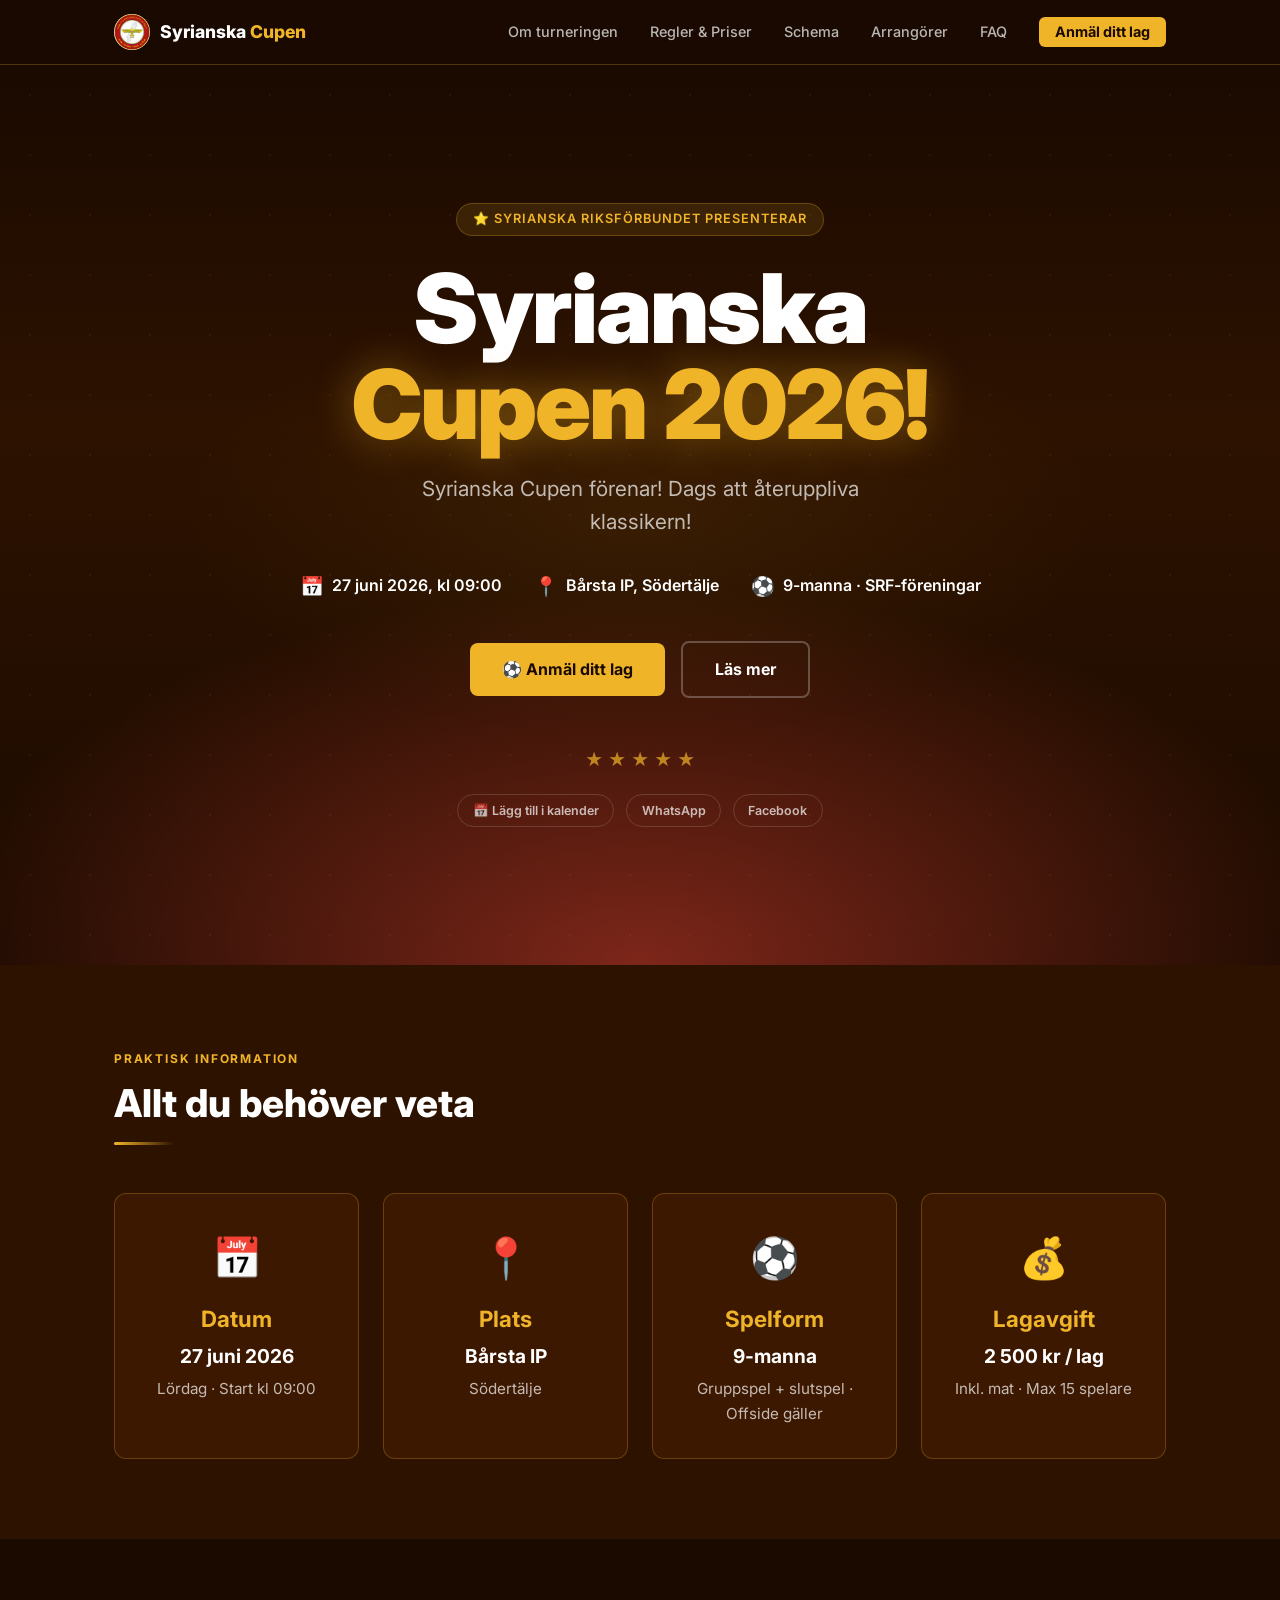
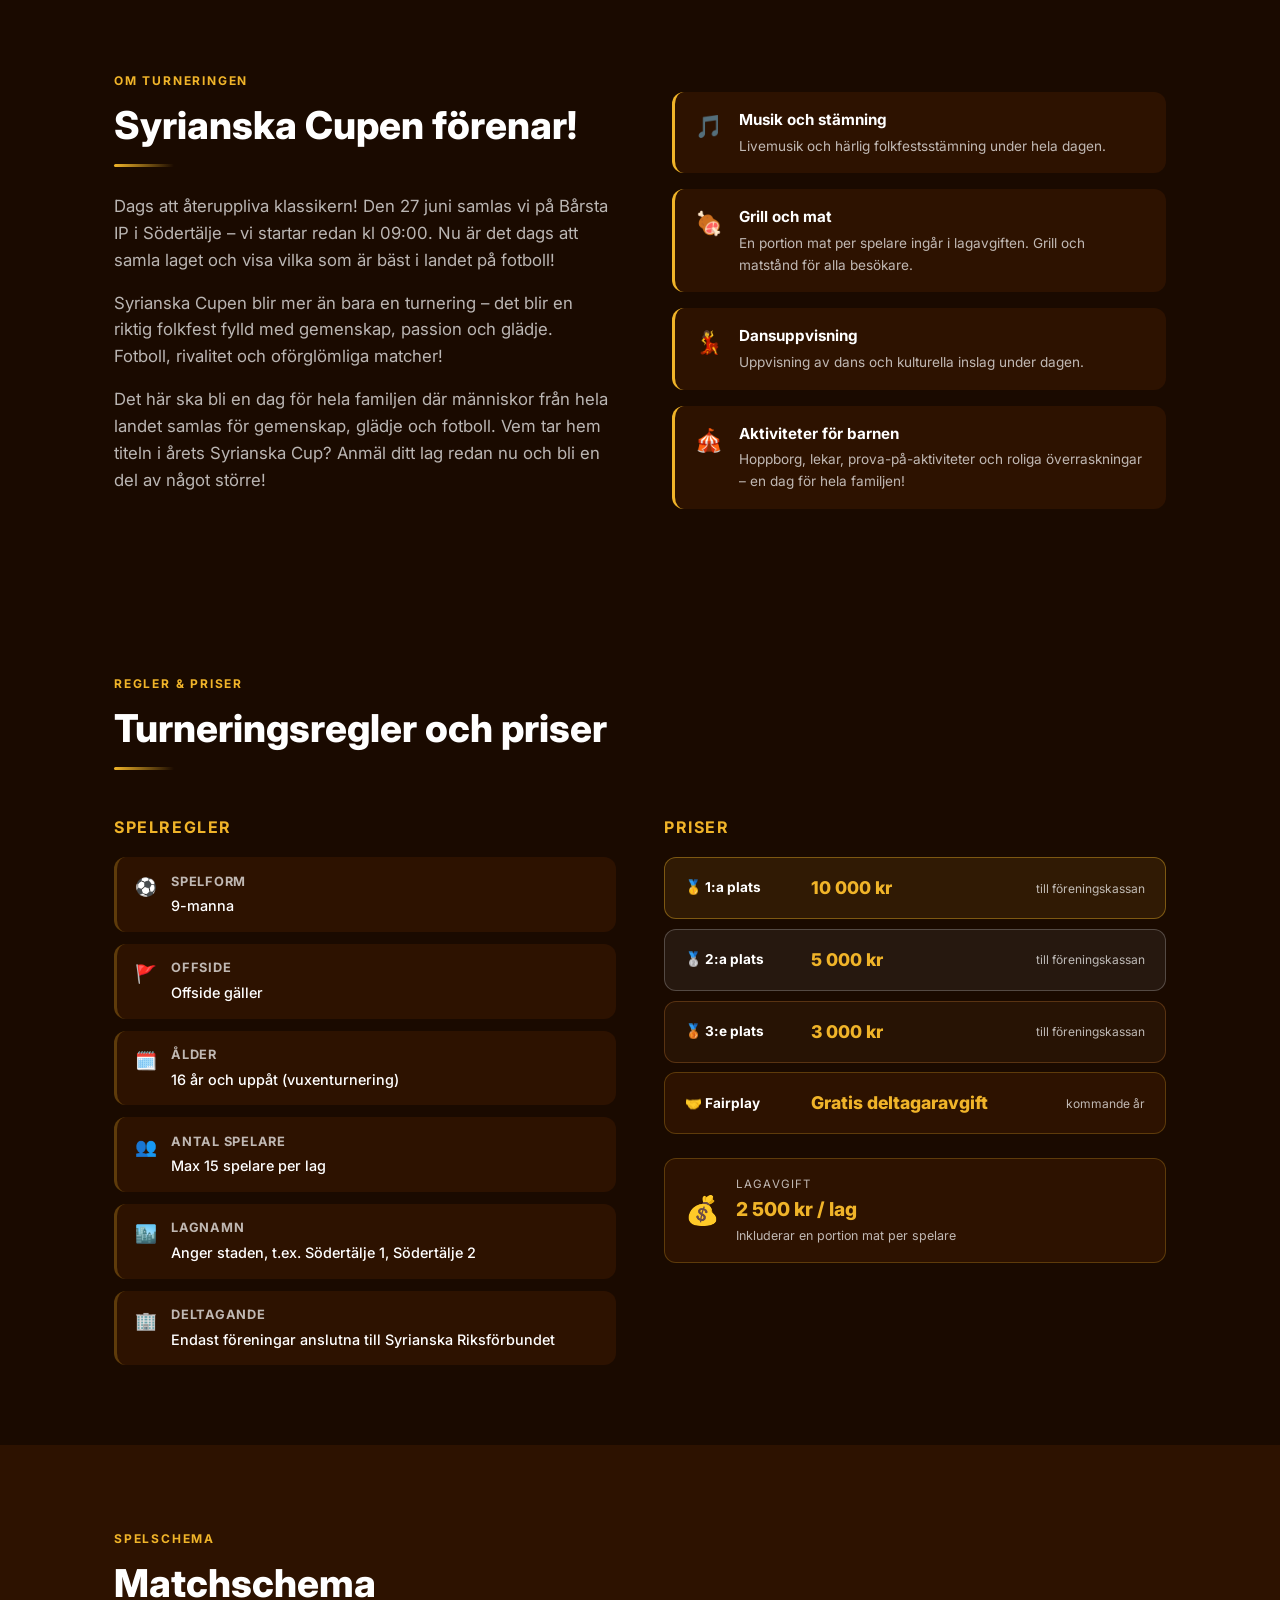
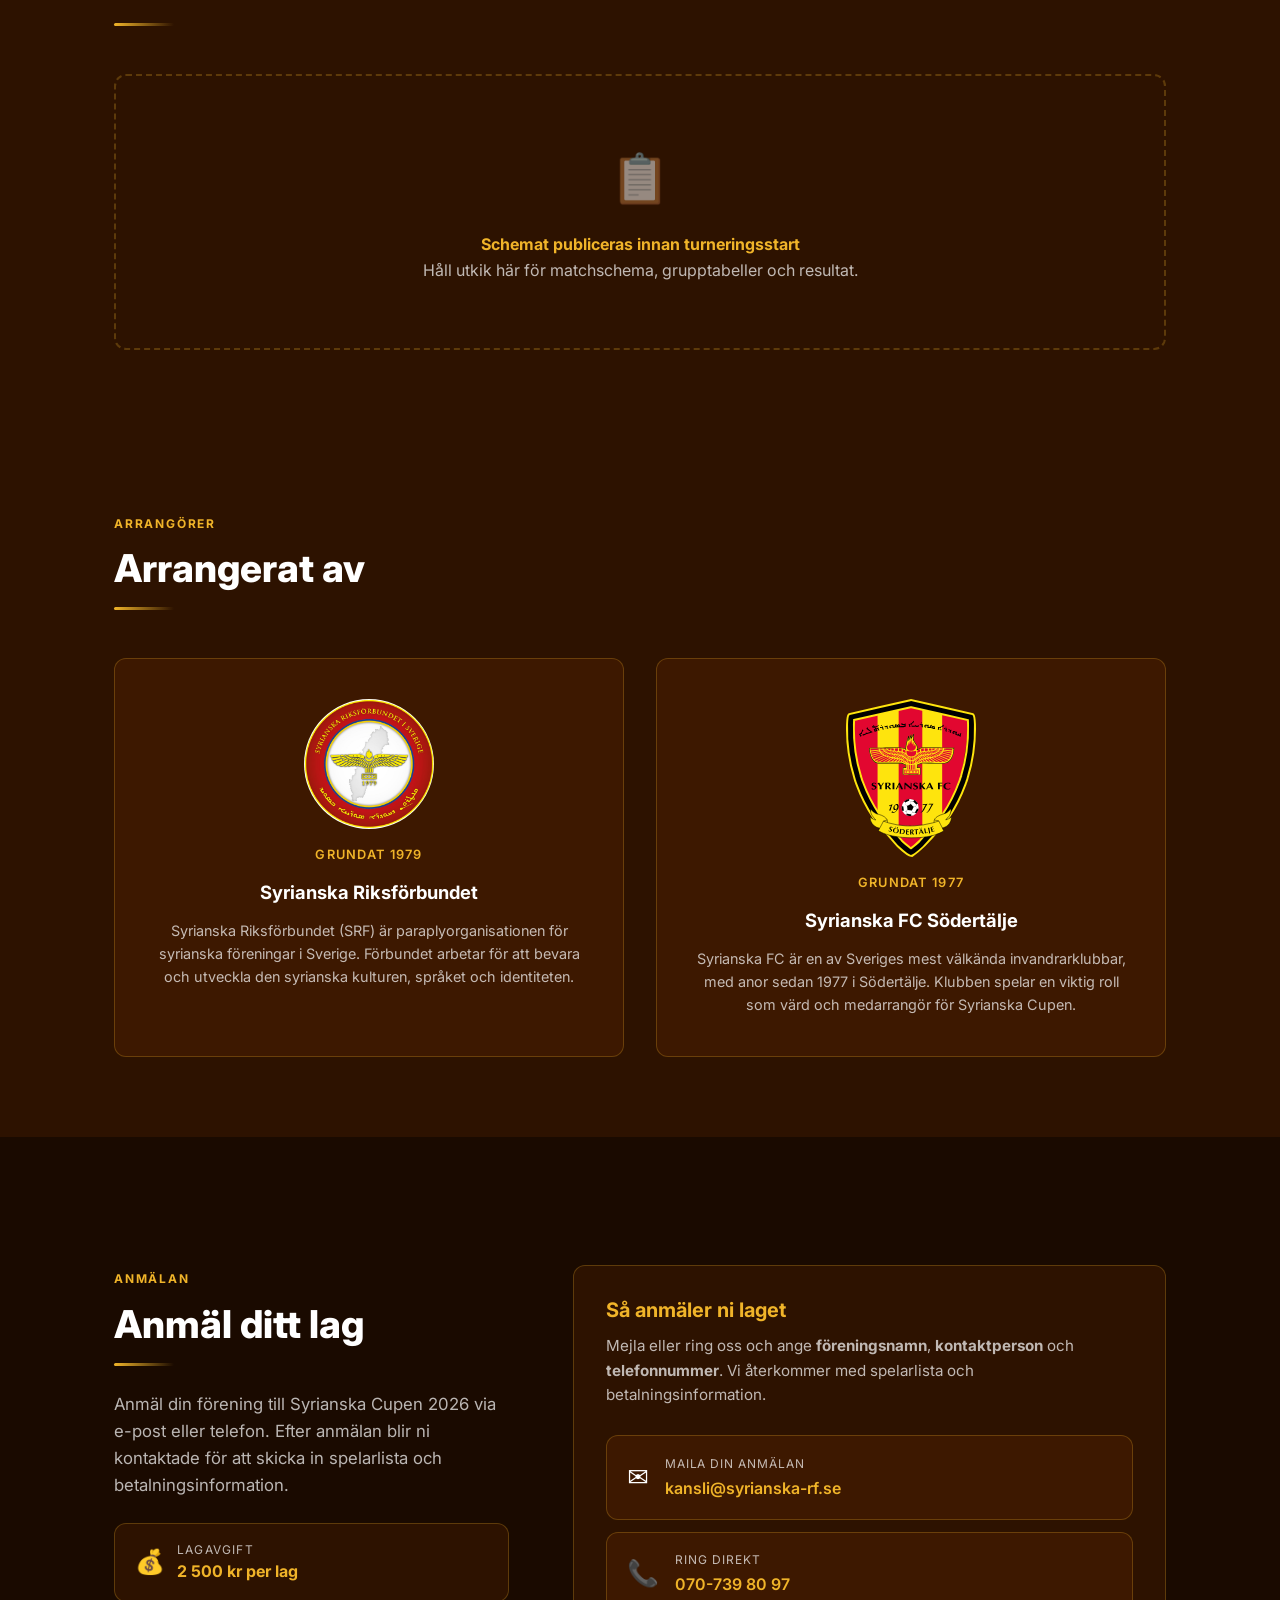
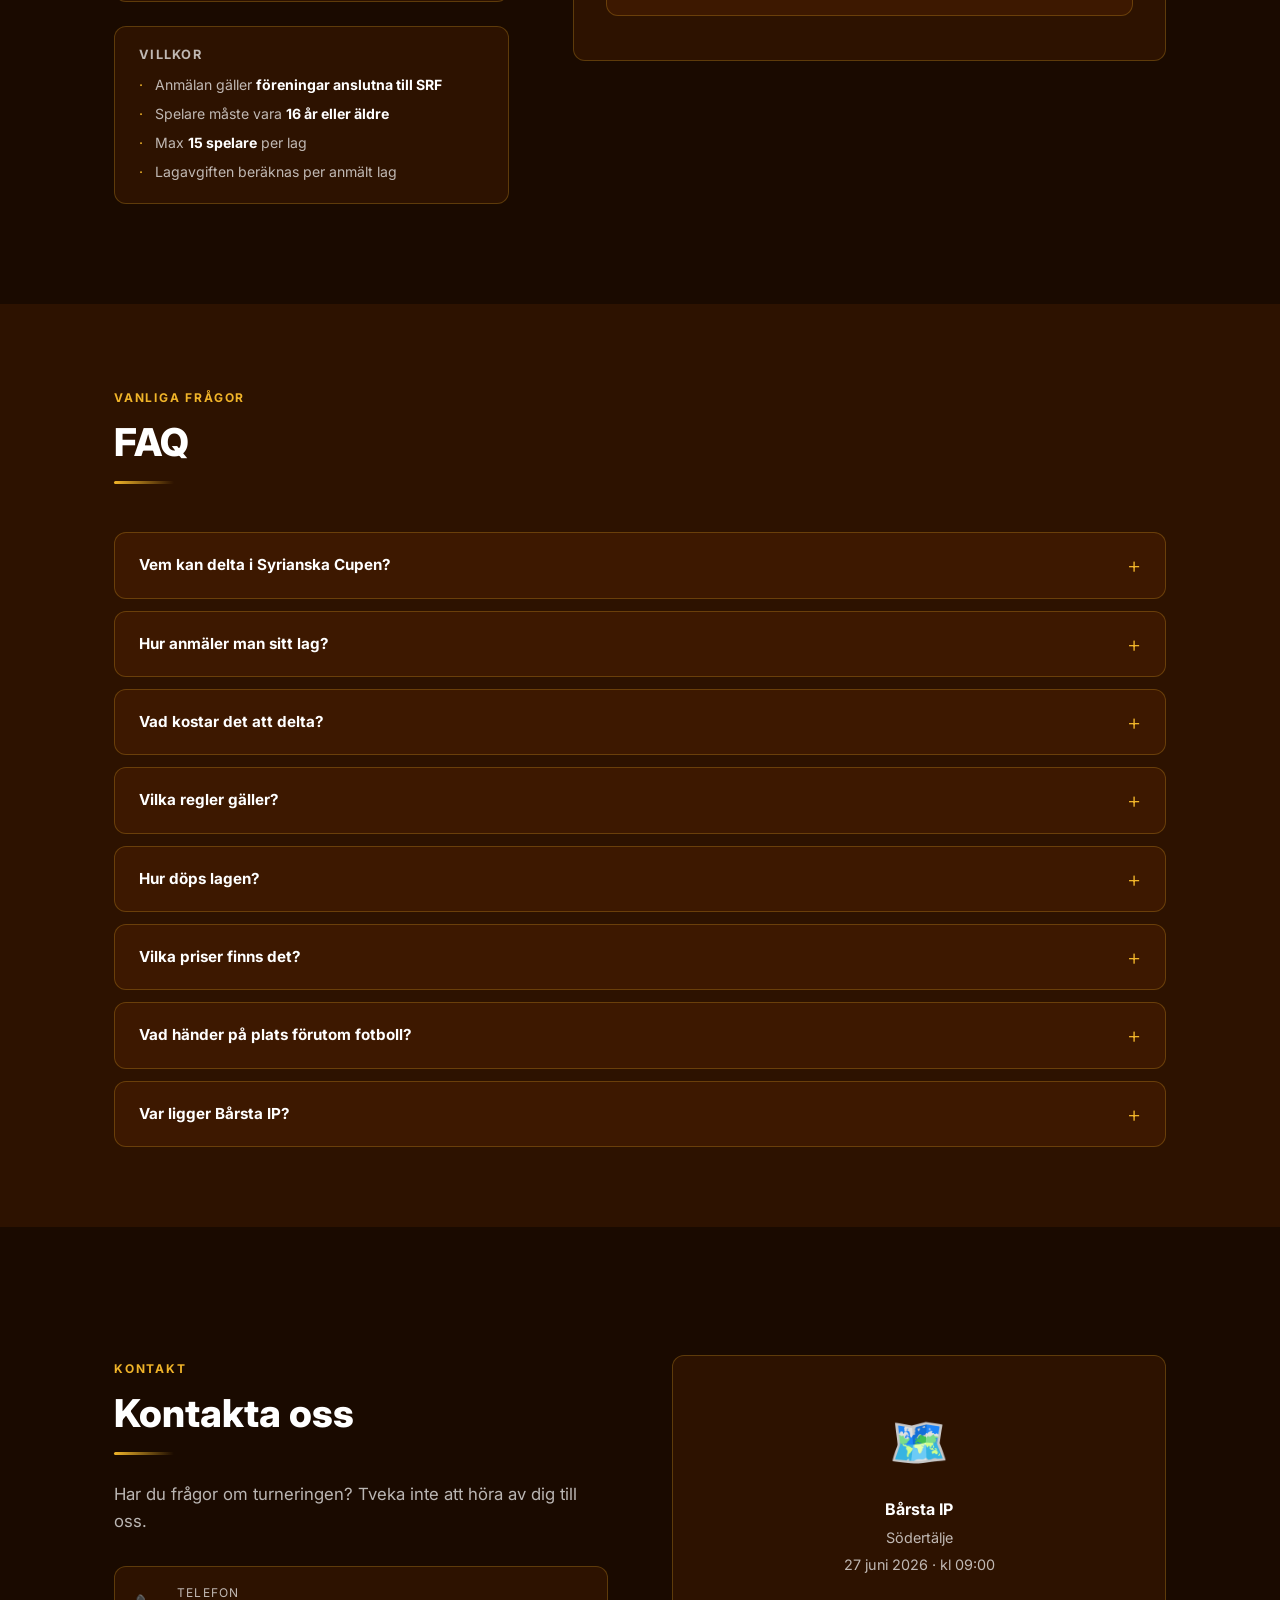
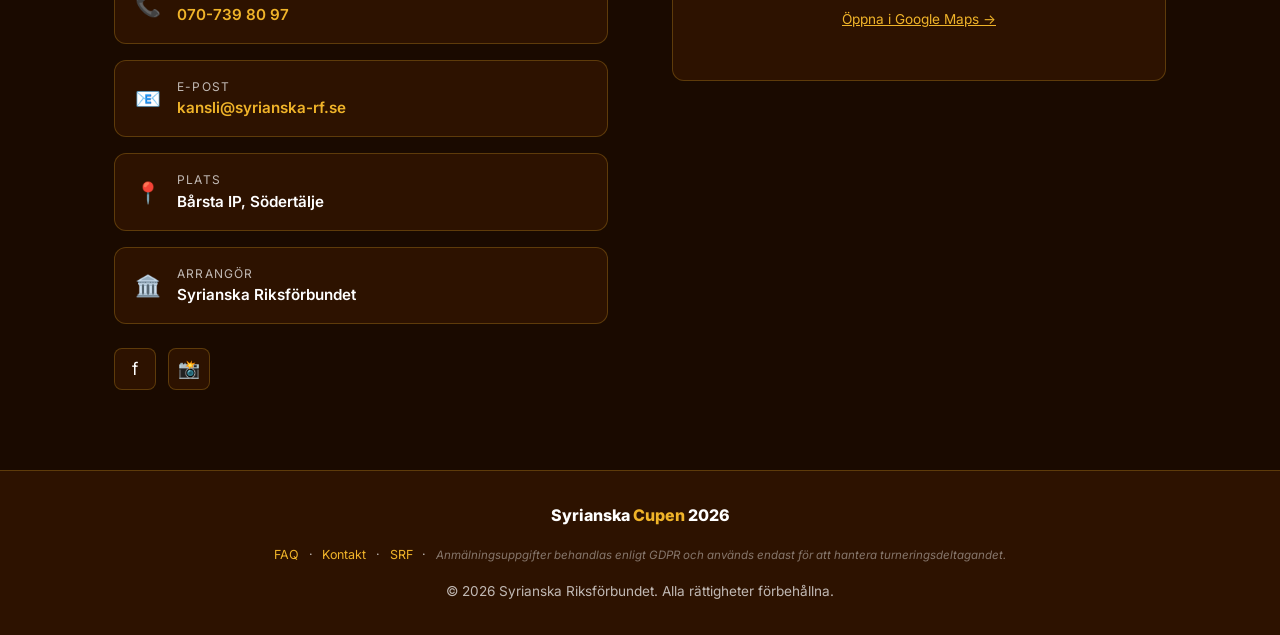
==== index.html @ c0334fc3 "Replace registration form with direct email/phone contact Drop the form, serverless function and Res" ====
<!DOCTYPE html>
<html lang="sv">
<head>
  <meta charset="UTF-8" />
  <meta name="viewport" content="width=device-width, initial-scale=1.0" />
  <title>Syrianska Cupen 2026 – 27 juni, Bårsta IP, Södertälje</title>
  <meta name="description" content="Syrianska Cupen 2026 – 9-manna fotbollsturnering för SRF-föreningar. 27 juni kl 09:00, Bårsta IP Södertälje. Lagavgift 2 500 kr. Folkfest med musik, mat, dans och barnaktiviteter!" />

  <!-- Canonical & hreflang -->
  <link rel="canonical" href="https://cupen.vercel.app/" />
  <link rel="alternate" hreflang="sv" href="https://cupen.vercel.app/" />
  <link rel="alternate" hreflang="x-default" href="https://cupen.vercel.app/" />

  <!-- Open Graph -->
  <meta property="og:title" content="Syrianska Cupen 2026 – 27 juni, Bårsta IP Södertälje" />
  <meta property="og:description" content="9-manna fotbollsturnering för SRF-föreningar. Folkfest med musik, mat, dans och barnaktiviteter. Lagavgift 2 500 kr. Anmäl ditt lag nu!" />
  <meta property="og:image" content="https://cupen.vercel.app/srf-logo.jpeg" />
  <meta property="og:url" content="https://cupen.vercel.app/" />
  <meta property="og:type" content="website" />
  <meta property="og:locale" content="sv_SE" />
  <meta property="og:site_name" content="Syrianska Cupen" />

  <!-- Twitter Card -->
  <meta name="twitter:card" content="summary_large_image" />
  <meta name="twitter:title" content="Syrianska Cupen 2026 – 27 juni Södertälje" />
  <meta name="twitter:description" content="9-manna fotbollsturnering för SRF-föreningar. Folkfest med musik, mat och glädje! Lagavgift 2 500 kr." />
  <meta name="twitter:image" content="https://cupen.vercel.app/srf-logo.jpeg" />

  <!-- Favicon & theme -->
  <link rel="icon" type="image/svg+xml" href="sfc-logo.svg" />
  <link rel="icon" type="image/jpeg" href="srf-logo.jpeg" />
  <meta name="theme-color" content="#f0b429" />

  <!-- JSON-LD Event Schema -->
  <script type="application/ld+json">
  {
    "@context": "https://schema.org",
    "@type": "SportsEvent",
    "name": "Syrianska Cupen 2026",
    "description": "9-manna fotbollsturnering arrangerad av Syrianska Riksförbundet för föreningar knutna till SRF. Folkfest med musik, mat, dans och barnaktiviteter.",
    "startDate": "2026-06-27T09:00:00+02:00",
    "endDate": "2026-06-27T20:00:00+02:00",
    "eventStatus": "https://schema.org/EventScheduled",
    "eventAttendanceMode": "https://schema.org/OfflineEventAttendanceMode",
    "location": {
      "@type": "Place",
      "name": "Bårsta IP",
      "address": {
        "@type": "PostalAddress",
        "addressLocality": "Södertälje",
        "addressCountry": "SE"
      }
    },
    "organizer": {
      "@type": "Organization",
      "name": "Syrianska Riksförbundet",
      "url": "https://www.facebook.com/SyrianskaRiks",
      "email": "kansli@syrianska-rf.se",
      "telephone": "+46707398097"
    },
    "offers": {
      "@type": "Offer",
      "price": "2500",
      "priceCurrency": "SEK",
      "availability": "https://schema.org/InStock"
    },
    "image": "https://cupen.vercel.app/srf-logo.jpeg",
    "url": "https://cupen.vercel.app/"
  }
  </script>

  <!-- Preload hero image (LCP) -->
  <link rel="preload" as="image" href="srf-logo.jpeg" />

  <!-- FAQPage structured data -->
  <script type="application/ld+json">
  {
    "@context": "https://schema.org",
    "@type": "FAQPage",
    "mainEntity": [
      { "@type": "Question", "name": "Vem kan delta i Syrianska Cupen?",
        "acceptedAnswer": { "@type": "Answer", "text": "Cupen är öppen för föreningar anslutna till Syrianska Riksförbundet (SRF). Spelare måste vara 16 år eller äldre." } },
      { "@type": "Question", "name": "Hur anmäler man sitt lag?",
        "acceptedAnswer": { "@type": "Answer", "text": "Skicka ett mejl till kansli@syrianska-rf.se eller ring 070-739 80 97. Ange föreningsnamn, kontaktperson och telefonnummer så återkommer vi med spelarlista och betalningsinformation." } },
      { "@type": "Question", "name": "Vad kostar det att delta?",
        "acceptedAnswer": { "@type": "Answer", "text": "Lagavgiften är 2 500 kr per lag. I avgiften ingår en portion mat per spelare. Max 15 spelare per lag." } },
      { "@type": "Question", "name": "Vilka priser finns det?",
        "acceptedAnswer": { "@type": "Answer", "text": "1:a plats: 10 000 kr till föreningskassan. 2:a plats: 5 000 kr. 3:e plats: 3 000 kr. Fairplay-priset: Gratis deltagaravgift kommande år." } },
      { "@type": "Question", "name": "Vad är spelformen?",
        "acceptedAnswer": { "@type": "Answer", "text": "Turneringen spelas som 9-manna med offside. Det är en vuxenturnering för spelare 16 år och uppåt." } },
      { "@type": "Question", "name": "Hur döps lagen?",
        "acceptedAnswer": { "@type": "Answer", "text": "Lagnamnet anger staden. Exempelvis: om två lag anmäls från Södertälje heter de Södertälje 1 och Södertälje 2." } }
    ]
  }
  </script>

  <!-- Fonts -->
  <link rel="dns-prefetch" href="https://fonts.googleapis.com" />
  <link rel="dns-prefetch" href="https://fonts.gstatic.com" />
  <link rel="preconnect" href="https://fonts.googleapis.com" />
  <link rel="preconnect" href="https://fonts.gstatic.com" crossorigin />
  <link href="https://fonts.googleapis.com/css2?family=Inter:wght@400;500;600;700;800;900&display=swap" rel="stylesheet" />

  <link rel="stylesheet" href="styles.css" />
</head>
<body>
  <a href="#main-content" class="skip-to-content">Hoppa till huvudinnehåll</a>

  <!-- ===== HEADER ===== -->
  <header class="site-header" role="banner">
    <div class="container header-inner">
      <a href="./" class="site-logo" aria-label="Syrianska Cupen – startsida">
        <img src="srf-logo.jpeg" alt="Syrianska Riksförbundet logotyp" class="logo-img" />
        <div class="logo-text">Syrianska <span>Cupen</span></div>
      </a>

      <nav role="navigation" aria-label="Huvudnavigation">
        <ul class="nav-links" id="navLinks">
          <li><a href="#om">Om turneringen</a></li>
          <li><a href="#regler">Regler &amp; Priser</a></li>
          <li><a href="#schema">Schema</a></li>
          <li><a href="#arrangorer">Arrangörer</a></li>
          <li><a href="#faq">FAQ</a></li>
          <li><a href="#anmalan" class="nav-cta">Anmäl ditt lag</a></li>
        </ul>
      </nav>

      <button type="button" class="mobile-menu-btn" id="mobileMenuBtn" aria-label="Öppna meny" aria-expanded="false" aria-controls="navLinks">
        <span></span>
        <span></span>
        <span></span>
      </button>
    </div>
  </header>

  <main id="main-content">

  <!-- ===== HERO ===== -->
  <section class="hero" id="top">
    <div class="hero-bg" aria-hidden="true"></div>
    <div class="hero-content">
      <div class="hero-badge">
        ⭐ Syrianska Riksförbundet presenterar
      </div>

      <h1 class="hero-title">
        Syrianska
        <span class="year">Cupen 2026!</span>
      </h1>

      <p class="hero-subtitle">
        Syrianska Cupen förenar! Dags att återuppliva klassikern!
      </p>

      <div class="hero-meta">
        <div class="hero-meta-item">
          <span class="icon" aria-hidden="true">📅</span>
          <span>27 juni 2026, kl 09:00</span>
        </div>
        <div class="hero-meta-item">
          <span class="icon" aria-hidden="true">📍</span>
          <span>Bårsta IP, Södertälje</span>
        </div>
        <div class="hero-meta-item">
          <span class="icon" aria-hidden="true">⚽</span>
          <span>9-manna · SRF-föreningar</span>
        </div>
      </div>

      <div class="hero-actions">
        <a href="#anmalan" class="btn btn-primary">
          ⚽ Anmäl ditt lag
        </a>
        <a href="#om" class="btn btn-outline">
          Läs mer
        </a>
      </div>

      <div class="hero-stars" aria-hidden="true">★ ★ ★ ★ ★</div>

      <div class="countdown" id="countdown" aria-label="Nedräkning till turneringen">
        <div class="countdown-item">
          <span class="cd-num" id="cd-days">--</span>
          <span class="cd-label">dagar</span>
        </div>
        <div class="countdown-sep" aria-hidden="true">:</div>
        <div class="countdown-item">
          <span class="cd-num" id="cd-hours">--</span>
          <span class="cd-label">timmar</span>
        </div>
        <div class="countdown-sep" aria-hidden="true">:</div>
        <div class="countdown-item">
          <span class="cd-num" id="cd-mins">--</span>
          <span class="cd-label">minuter</span>
        </div>
        <div class="countdown-sep" aria-hidden="true">:</div>
        <div class="countdown-item">
          <span class="cd-num" id="cd-secs">--</span>
          <span class="cd-label">sekunder</span>
        </div>
      </div>

      <div class="hero-share">
        <a href="ical.ics" download="syrianska-cupen-2026.ics" class="hero-share-link">
          &#128197; Lägg till i kalender
        </a>
        <a href="https://wa.me/?text=Syrianska%20Cupen%202026%20%E2%80%93%2027%20juni%20kl%2009%3A00%20p%C3%A5%20B%C3%A5rsta%20IP%2C%20S%C3%B6dert%C3%A4lje!%20Anm%C3%A4l%20ditt%20lag%3A%20https%3A%2F%2Fcupen.vercel.app%2F"
           class="hero-share-link" target="_blank" rel="noopener noreferrer" aria-label="Dela på WhatsApp">
          WhatsApp
        </a>
        <a href="https://www.facebook.com/sharer/sharer.php?u=https%3A%2F%2Fcupen.vercel.app%2F"
           class="hero-share-link" target="_blank" rel="noopener noreferrer" aria-label="Dela på Facebook">
          Facebook
        </a>
      </div>
    </div>
  </section>

  <!-- ===== PRAKTISK INFO ===== -->
  <section id="info" aria-labelledby="info-heading">
    <div class="container">
      <span class="section-label">Praktisk information</span>
      <h2 id="info-heading">Allt du behöver veta</h2>
      <div class="gold-divider"></div>

      <div class="info-grid">
        <div class="info-card">
          <div class="info-card-icon">📅</div>
          <h3>Datum</h3>
          <p class="value">27 juni 2026</p>
          <p>Lördag · Start kl 09:00</p>
        </div>
        <div class="info-card">
          <div class="info-card-icon">📍</div>
          <h3>Plats</h3>
          <p class="value">Bårsta IP</p>
          <p>Södertälje</p>
        </div>
        <div class="info-card">
          <div class="info-card-icon">⚽</div>
          <h3>Spelform</h3>
          <p class="value">9-manna</p>
          <p>Gruppspel + slutspel · Offside gäller</p>
        </div>
        <div class="info-card">
          <div class="info-card-icon">💰</div>
          <h3>Lagavgift</h3>
          <p class="value">2 500 kr / lag</p>
          <p>Inkl. mat · Max 15 spelare</p>
        </div>
      </div>
    </div>
  </section>

  <!-- ===== OM TURNERINGEN ===== -->
  <section id="om" aria-labelledby="om-heading">
    <div class="container">
      <div class="om-grid">
        <div class="om-text">
          <span class="section-label">Om turneringen</span>
          <h2 id="om-heading">Syrianska Cupen förenar!</h2>
          <div class="gold-divider"></div>
          <br />
          <p>
            Dags att återuppliva klassikern! Den 27 juni samlas vi på Bårsta IP i Södertälje –
            vi startar redan kl 09:00. Nu är det dags att samla laget och visa vilka som är bäst
            i landet på fotboll!
          </p>
          <p>
            Syrianska Cupen blir mer än bara en turnering – det blir en riktig folkfest fylld med
            gemenskap, passion och glädje. Fotboll, rivalitet och oförglömliga matcher!
          </p>
          <p>
            Det här ska bli en dag för hela familjen där människor från hela landet samlas för
            gemenskap, glädje och fotboll. Vem tar hem titeln i årets Syrianska Cup?
            Anmäl ditt lag redan nu och bli en del av något större!
          </p>
        </div>

        <div class="om-features">
          <div class="feature-item">
            <div class="feature-icon">🎵</div>
            <div class="feature-text">
              <h4>Musik och stämning</h4>
              <p>Livemusik och härlig folkfestsstämning under hela dagen.</p>
            </div>
          </div>
          <div class="feature-item">
            <div class="feature-icon">🍖</div>
            <div class="feature-text">
              <h4>Grill och mat</h4>
              <p>En portion mat per spelare ingår i lagavgiften. Grill och matstånd för alla besökare.</p>
            </div>
          </div>
          <div class="feature-item">
            <div class="feature-icon">💃</div>
            <div class="feature-text">
              <h4>Dansuppvisning</h4>
              <p>Uppvisning av dans och kulturella inslag under dagen.</p>
            </div>
          </div>
          <div class="feature-item">
            <div class="feature-icon">🎪</div>
            <div class="feature-text">
              <h4>Aktiviteter för barnen</h4>
              <p>Hoppborg, lekar, prova-på-aktiviteter och roliga överraskningar – en dag för hela familjen!</p>
            </div>
          </div>
        </div>
      </div>
    </div>
  </section>

  <!-- ===== REGLER & PRISER ===== -->
  <section id="regler" aria-labelledby="regler-heading">
    <div class="container">
      <span class="section-label">Regler &amp; Priser</span>
      <h2 id="regler-heading">Turneringsregler och priser</h2>
      <div class="gold-divider"></div>

      <div class="regler-grid">

        <div class="regler-block">
          <h3 class="regler-subtitle">Spelregler</h3>
          <ul class="regler-list">
            <li>
              <span class="regler-icon" aria-hidden="true">⚽</span>
              <div><strong>Spelform</strong><span>9-manna</span></div>
            </li>
            <li>
              <span class="regler-icon" aria-hidden="true">🚩</span>
              <div><strong>Offside</strong><span>Offside gäller</span></div>
            </li>
            <li>
              <span class="regler-icon" aria-hidden="true">🗓️</span>
              <div><strong>Ålder</strong><span>16 år och uppåt (vuxenturnering)</span></div>
            </li>
            <li>
              <span class="regler-icon" aria-hidden="true">👥</span>
              <div><strong>Antal spelare</strong><span>Max 15 spelare per lag</span></div>
            </li>
            <li>
              <span class="regler-icon" aria-hidden="true">🏙️</span>
              <div><strong>Lagnamn</strong><span>Anger staden, t.ex. Södertälje 1, Södertälje 2</span></div>
            </li>
            <li>
              <span class="regler-icon" aria-hidden="true">🏢</span>
              <div><strong>Deltagande</strong><span>Endast föreningar anslutna till Syrianska Riksförbundet</span></div>
            </li>
          </ul>
        </div>

        <div class="regler-block">
          <h3 class="regler-subtitle">Priser</h3>
          <div class="priser-list">
            <div class="pris-item pris-guld">
              <div class="pris-placering">🥇 1:a plats</div>
              <div class="pris-belopp">10 000 kr</div>
              <div class="pris-info">till föreningskassan</div>
            </div>
            <div class="pris-item pris-silver">
              <div class="pris-placering">🥈 2:a plats</div>
              <div class="pris-belopp">5 000 kr</div>
              <div class="pris-info">till föreningskassan</div>
            </div>
            <div class="pris-item pris-brons">
              <div class="pris-placering">🥉 3:e plats</div>
              <div class="pris-belopp">3 000 kr</div>
              <div class="pris-info">till föreningskassan</div>
            </div>
            <div class="pris-item pris-fyra">
              <div class="pris-placering">🤝 Fairplay</div>
              <div class="pris-belopp">Gratis deltagaravgift</div>
              <div class="pris-info">kommande år</div>
            </div>
          </div>

          <div class="lagavgift-info">
            <div class="lagavgift-icon" aria-hidden="true">💰</div>
            <div>
              <div class="lagavgift-label">Lagavgift</div>
              <div class="lagavgift-belopp">2 500 kr / lag</div>
              <div class="lagavgift-inkl">Inkluderar en portion mat per spelare</div>
            </div>
          </div>
        </div>

      </div>
    </div>
  </section>

  <!-- ===== SCHEMA ===== -->
  <section id="schema" aria-labelledby="schema-heading">
    <div class="container">
      <span class="section-label">Spelschema</span>
      <h2 id="schema-heading">Matchschema</h2>
      <div class="gold-divider"></div>

      <div class="schema-placeholder">
        <div class="icon" aria-hidden="true">📋</div>
        <p><strong>Schemat publiceras innan turneringsstart</strong></p>
        <p>Håll utkik här för matchschema, grupptabeller och resultat.</p>
      </div>
    </div>
  </section>

  <!-- ===== ARRANGÖRER ===== -->
  <section id="arrangorer" aria-labelledby="arrangorer-heading">
    <div class="container">
      <span class="section-label">Arrangörer</span>
      <h2 id="arrangorer-heading">Arrangerat av</h2>
      <div class="gold-divider"></div>

      <div class="arrangorer-grid">
        <div class="arrangorer-card">
          <img src="srf-logo.jpeg" alt="Syrianska Riksförbundet logotyp" class="arrangorer-logo arrangorer-logo--circle" loading="lazy" />
          <div class="founded">Grundat 1979</div>
          <h3>Syrianska Riksförbundet</h3>
          <p>
            Syrianska Riksförbundet (SRF) är paraplyorganisationen för syrianska föreningar
            i Sverige. Förbundet arbetar för att bevara och utveckla den syrianska kulturen,
            språket och identiteten.
          </p>
        </div>

        <div class="arrangorer-card">
          <img src="sfc-logo.svg" alt="Syrianska FC Södertälje logotyp" class="arrangorer-logo" loading="lazy" />
          <div class="founded">Grundat 1977</div>
          <h3>Syrianska FC Södertälje</h3>
          <p>
            Syrianska FC är en av Sveriges mest välkända invandrarklubbar, med anor sedan 1977
            i Södertälje. Klubben spelar en viktig roll som värd och medarrangör för Syrianska Cupen.
          </p>
        </div>
      </div>
    </div>
  </section>

  <!-- ===== ANMÄLAN ===== -->
  <section id="anmalan" aria-labelledby="anmalan-heading">
    <div class="container">
      <div class="anmalan-wrapper">
        <div class="anmalan-info">
          <span class="section-label">Anmälan</span>
          <h2 id="anmalan-heading">Anmäl ditt lag</h2>
          <div class="gold-divider"></div>
          <br />
          <p>
            Anmäl din förening till Syrianska Cupen 2026 via e-post eller telefon.
            Efter anmälan blir ni kontaktade för att skicka in spelarlista och betalningsinformation.
          </p>

          <div class="deadline-badge">
            <div class="dl-icon" aria-hidden="true">💰</div>
            <div>
              <div class="dl-label">Lagavgift</div>
              <div class="dl-date">2 500 kr per lag</div>
            </div>
          </div>

          <div class="anmalan-villkor">
            <h3>Villkor</h3>
            <ul>
              <li>Anmälan gäller <strong>föreningar anslutna till SRF</strong></li>
              <li>Spelare måste vara <strong>16 år eller äldre</strong></li>
              <li>Max <strong>15 spelare</strong> per lag</li>
              <li>Lagavgiften beräknas per anmält lag</li>
            </ul>
          </div>
        </div>

        <div class="anmalan-form">
          <h3 class="kontakt-rubrik">Så anmäler ni laget</h3>
          <p class="kontakt-intro">
            Mejla eller ring oss och ange <strong>föreningsnamn</strong>, <strong>kontaktperson</strong> och <strong>telefonnummer</strong>.
            Vi återkommer med spelarlista och betalningsinformation.
          </p>

          <a class="kontakt-method" href="mailto:kansli@syrianska-rf.se?subject=Anm%C3%A4lan%20Syrianska%20Cupen%202026&body=F%C3%B6reningsnamn%3A%20%0AKontaktperson%3A%20%0ATelefon%3A%20%0AE-post%3A%20">
            <span class="km-icon" aria-hidden="true">✉️</span>
            <span class="km-text">
              <span class="km-label">Maila din anmälan</span>
              <span class="km-value">kansli@syrianska-rf.se</span>
            </span>
          </a>

          <a class="kontakt-method" href="tel:+46707398097">
            <span class="km-icon" aria-hidden="true">📞</span>
            <span class="km-text">
              <span class="km-label">Ring direkt</span>
              <span class="km-value">070-739 80 97</span>
            </span>
          </a>
        </div>
      </div>
    </div>
  </section>

  <!-- ===== FAQ ===== -->
  <section id="faq" aria-labelledby="faq-heading">
    <div class="container">
      <span class="section-label">Vanliga frågor</span>
      <h2 id="faq-heading">FAQ</h2>
      <div class="gold-divider"></div>

      <div class="faq-list">
        <details class="faq-item">
          <summary class="faq-question">Vem kan delta i Syrianska Cupen?</summary>
          <div class="faq-answer">
            <p>Cupen är öppen för föreningar anslutna till Syrianska Riksförbundet (SRF). Spelare måste vara 16 år eller äldre.</p>
          </div>
        </details>

        <details class="faq-item">
          <summary class="faq-question">Hur anmäler man sitt lag?</summary>
          <div class="faq-answer">
            <p>Skicka ett mejl till <a href="mailto:kansli@syrianska-rf.se">kansli@syrianska-rf.se</a> eller ring <a href="tel:+46707398097">070-739 80 97</a>. Ange föreningsnamn, kontaktperson och telefonnummer så återkommer vi med spelarlista och betalningsinformation.</p>
          </div>
        </details>

        <details class="faq-item">
          <summary class="faq-question">Vad kostar det att delta?</summary>
          <div class="faq-answer">
            <p>Lagavgiften är <strong>2 500 kr per lag</strong>. I avgiften ingår en portion mat per spelare. Lagavgiften beräknas per anmält lag. Max 15 spelare per lag.</p>
          </div>
        </details>

        <details class="faq-item">
          <summary class="faq-question">Vilka regler gäller?</summary>
          <div class="faq-answer">
            <p>Turneringen spelas som <strong>9-manna med offside</strong>. Det är en vuxenturnering för spelare 16 år och uppåt. Max 15 spelare per lag.</p>
          </div>
        </details>

        <details class="faq-item">
          <summary class="faq-question">Hur döps lagen?</summary>
          <div class="faq-answer">
            <p>Lagnamnet anger staden. Om t.ex. två lag anmäls från Södertälje döps de till <strong>Södertälje 1</strong> och <strong>Södertälje 2</strong>.</p>
          </div>
        </details>

        <details class="faq-item">
          <summary class="faq-question">Vilka priser finns det?</summary>
          <div class="faq-answer">
            <p>
              🥇 <strong>1:a plats</strong>: 10 000 kr till föreningskassan<br />
              🥈 <strong>2:a plats</strong>: 5 000 kr till föreningskassan<br />
              🥉 <strong>3:e plats</strong>: 3 000 kr till föreningskassan<br />
              🤝 <strong>Fairplay</strong>: Gratis deltagaravgift kommande år
            </p>
          </div>
        </details>

        <details class="faq-item">
          <summary class="faq-question">Vad händer på plats förutom fotboll?</summary>
          <div class="faq-answer">
            <p>Det blir en riktig folkfest! På plats väntar musik och härlig stämning, grill och mat, uppvisning av dans, samt prova-på-aktiviteter från olika klubbar. För barnen finns hoppborg, lekar, aktiviteter och roliga överraskningar.</p>
          </div>
        </details>

        <details class="faq-item">
          <summary class="faq-question">Var ligger Bårsta IP?</summary>
          <div class="faq-answer">
            <p>Bårsta IP ligger i Södertälje. Se <a href="https://www.google.com/maps/search/Bårsta+IP+Södertälje" target="_blank" rel="noopener noreferrer">Google Maps</a> för vägbeskrivning. Södertälje nås enkelt med pendeltåg från Stockholm.</p>
          </div>
        </details>
      </div>
    </div>
  </section>

  <!-- ===== KONTAKT ===== -->
  <section id="kontakt" aria-labelledby="kontakt-heading">
    <div class="container">
      <div class="kontakt-grid">
        <div class="kontakt-info">
          <span class="section-label">Kontakt</span>
          <h2 id="kontakt-heading">Kontakta oss</h2>
          <div class="gold-divider"></div>
          <br />
          <p>Har du frågor om turneringen? Tveka inte att höra av dig till oss.</p>

          <div class="kontakt-items">
            <div class="kontakt-item">
              <span class="k-icon" aria-hidden="true">📞</span>
              <div>
                <div class="k-label">Telefon</div>
                <div class="k-value"><a href="tel:+46707398097">070-739 80 97</a></div>
              </div>
            </div>
            <div class="kontakt-item">
              <span class="k-icon" aria-hidden="true">📧</span>
              <div>
                <div class="k-label">E-post</div>
                <div class="k-value"><a href="mailto:kansli@syrianska-rf.se">kansli@syrianska-rf.se</a></div>
              </div>
            </div>
            <div class="kontakt-item">
              <span class="k-icon" aria-hidden="true">📍</span>
              <div>
                <div class="k-label">Plats</div>
                <div class="k-value">Bårsta IP, Södertälje</div>
              </div>
            </div>
            <div class="kontakt-item">
              <span class="k-icon" aria-hidden="true">🏛️</span>
              <div>
                <div class="k-label">Arrangör</div>
                <div class="k-value">Syrianska Riksförbundet</div>
              </div>
            </div>
          </div>

          <div class="social-links" aria-label="Följ oss på sociala medier">
            <a href="https://www.facebook.com/SyrianskaRiks" class="social-link" aria-label="Facebook" target="_blank" rel="noopener noreferrer">
              <span aria-hidden="true">f</span>
            </a>
            <a href="https://www.instagram.com/syrianskariksforbundet/" class="social-link" aria-label="Instagram" target="_blank" rel="noopener noreferrer">
              <span aria-hidden="true">📸</span>
            </a>
          </div>
        </div>

        <div class="map-placeholder" role="region" aria-label="Platsinformation">
          <div class="map-icon" aria-hidden="true">🗺️</div>
          <h4>Bårsta IP</h4>
          <p>Södertälje</p>
          <p>27 juni 2026 · kl 09:00</p>
          <br />
          <a href="https://www.google.com/maps/search/Bårsta+IP+Södertälje" target="_blank" rel="noopener noreferrer">
            Öppna i Google Maps →
          </a>
        </div>
      </div>
    </div>
  </section>

  </main><!-- /#main-content -->

  <!-- ===== FOOTER ===== -->
  <footer class="site-footer" role="contentinfo">
    <div class="container footer-inner">
      <div class="footer-logo">Syrianska <span>Cupen</span> 2026</div>
      <nav class="footer-nav" aria-label="Sidfotslänkar">
        <a href="#faq">FAQ</a>
        <span aria-hidden="true">·</span>
        <a href="mailto:kansli@syrianska-rf.se">Kontakt</a>
        <span aria-hidden="true">·</span>
        <a href="https://www.syrianskariksforbundet.se" target="_blank" rel="noopener noreferrer">SRF</a>
        <span aria-hidden="true">·</span>
        <span class="footer-gdpr">Anmälningsuppgifter behandlas enligt GDPR och används endast för att hantera turneringsdeltagandet.</span>
      </nav>
      <p class="footer-copy">© 2026 Syrianska Riksförbundet. Alla rättigheter förbehållna.</p>
    </div>
  </footer>

  <!-- Sticky CTA -->
  <div class="sticky-cta hidden" id="stickyCta" aria-hidden="true">
    <a href="#anmalan" class="btn btn-primary">⚽ Anmäl ditt lag</a>
  </div>

  <script src="script.js" defer></script>
</body>
</html>
---- styles.css ----
/* ===== RESET & BASE ===== */
*, *::before, *::after { box-sizing: border-box; margin: 0; padding: 0; }

:root {
  /* Core palette */
  --color-primary: #c0392b;
  --color-primary-dark: #922b21;
  --color-gold: #f0b429;
  --color-gold-light: #f9d77e;
  --color-dark: #1a0a00;
  --color-surface: #2d1200;
  --color-surface-2: #3d1800;
  --color-text: #ffffff;
  --color-text-muted: rgba(255,255,255,0.7);
  --color-border: rgba(240,180,41,0.25);
  --color-error: #e57368;
  --color-error-bg: rgba(192,57,43,0.2);
  --color-error-border: rgba(192,57,43,0.4);

  /* Gold opacity scale */
  --gold-10: rgba(240,180,41,0.1);
  --gold-12: rgba(240,180,41,0.12);
  --gold-30: rgba(240,180,41,0.3);
  --gold-40: rgba(240,180,41,0.4);
  --gold-50: rgba(240,180,41,0.5);

  /* Overlays */
  --overlay-header: rgba(26,10,0,0.92);
  --overlay-mobile: rgba(26,10,0,0.97);

  /* Layout */
  --font: 'Inter', system-ui, -apple-system, sans-serif;
  --radius: 12px;
  --shadow: 0 4px 24px rgba(0,0,0,0.5);
  --transition: 0.2s ease;
  --transition-menu: 0.3s ease;
  --max-width: 1100px;
  --header-height: 64px;
  --z-header: 100;
  --z-dropdown: 101;
}

html { scroll-behavior: smooth; }

/* ===== SKIP TO CONTENT ===== */
.skip-to-content {
  position: absolute;
  top: -9999px;
  left: -9999px;
  z-index: 9999;
  background: var(--color-gold);
  color: var(--color-dark);
  padding: 0.75rem 1.5rem;
  font-weight: 700;
  border-radius: 0 0 var(--radius) var(--radius);
  text-decoration: none;
}
.skip-to-content:focus {
  top: 0;
  left: 50%;
  transform: translateX(-50%);
}

/* ===== FOCUS VISIBLE (WCAG 2.4.7) ===== */
a:focus-visible,
button:focus-visible,
input:focus-visible,
select:focus-visible,
textarea:focus-visible {
  outline: 2px solid var(--color-gold);
  outline-offset: 3px;
}

body {
  font-family: var(--font);
  background: var(--color-dark);
  color: var(--color-text);
  line-height: 1.6;
  -webkit-font-smoothing: antialiased;
}

img { max-width: 100%; display: block; }
a { color: inherit; text-decoration: none; }

/* ===== TYPOGRAPHY ===== */
h1, h2, h3 { line-height: 1.2; }
h2 { font-size: clamp(1.6rem, 4vw, 2.4rem); font-weight: 800; }
h3 { font-size: clamp(1.1rem, 2.5vw, 1.4rem); font-weight: 700; }

.section-label {
  display: inline-block;
  font-size: 0.75rem;
  font-weight: 700;
  letter-spacing: 0.15em;
  text-transform: uppercase;
  color: var(--color-gold);
  margin-bottom: 0.75rem;
}

/* ===== LAYOUT ===== */
.container { max-width: var(--max-width); margin: 0 auto; padding: 0 1.5rem; }
section { padding: 5rem 0; }

/* ===== HEADER ===== */
.site-header {
  position: sticky;
  top: 0;
  z-index: var(--z-header);
  background: var(--overlay-header);
  -webkit-backdrop-filter: blur(12px);
  backdrop-filter: blur(12px);
  border-bottom: 1px solid var(--color-border);
}

@supports (backdrop-filter: blur(12px)) {
  .site-header { background: var(--overlay-header); }
}

.header-inner {
  display: flex;
  align-items: center;
  justify-content: space-between;
  gap: 1rem;
  height: var(--header-height);
}

.site-logo {
  display: flex;
  align-items: center;
  gap: 0.6rem;
  font-weight: 800;
  font-size: 1.1rem;
}

.logo-icon {
  width: 36px;
  height: 36px;
  background: linear-gradient(135deg, var(--color-primary), var(--color-primary-dark));
  border-radius: 50%;
  display: flex;
  align-items: center;
  justify-content: center;
  font-size: 1.1rem;
}

.logo-text span { color: var(--color-gold); }

.logo-img {
  width: 36px;
  height: 36px;
  border-radius: 50%;
  object-fit: cover;
  flex-shrink: 0;
}

.nav-links {
  display: flex;
  align-items: center;
  gap: 2rem;
  list-style: none;
}

.nav-links a {
  font-size: 0.9rem;
  font-weight: 500;
  color: var(--color-text-muted);
  transition: color var(--transition);
}

.nav-links a:hover { color: var(--color-gold); }

.nav-cta {
  background: var(--color-gold);
  color: var(--color-dark) !important;
  padding: 0.4rem 1rem;
  border-radius: 6px;
  font-weight: 700 !important;
  transition: background var(--transition) !important;
}

.nav-cta:hover { background: var(--color-gold-light) !important; }

.mobile-menu-btn {
  display: none;
  flex-direction: column;
  gap: 5px;
  cursor: pointer;
  background: none;
  border: none;
  padding: 4px;
}

.mobile-menu-btn span {
  display: block;
  width: 24px;
  height: 2px;
  background: var(--color-text);
  border-radius: 2px;
  transition: all 0.3s ease;
}

.mobile-menu-btn.open span:nth-child(1) { transform: rotate(45deg) translate(5px, 5px); }
.mobile-menu-btn.open span:nth-child(2) { opacity: 0; }
.mobile-menu-btn.open span:nth-child(3) { transform: rotate(-45deg) translate(5px, -5px); }

/* ===== HERO ===== */
.hero {
  position: relative;
  min-height: 100vh;
  min-height: 100svh;
  display: flex;
  align-items: center;
  justify-content: center;
  text-align: center;
  overflow: hidden;
  padding: 6rem 1.5rem;
}

.hero-bg {
  position: absolute;
  inset: 0;
  background:
    radial-gradient(ellipse 80% 60% at 50% 100%, rgba(192,57,43,0.6) 0%, transparent 70%),
    radial-gradient(ellipse 60% 40% at 50% 50%, rgba(240,180,41,0.08) 0%, transparent 60%),
    linear-gradient(180deg, #1a0a00 0%, #2d1200 40%, #1a0a00 100%);
  z-index: 0;
}

.hero-bg::after {
  content: '';
  position: absolute;
  inset: 0;
  background: url("data:image/svg+xml,%3Csvg width='60' height='60' viewBox='0 0 60 60' xmlns='http://www.w3.org/2000/svg'%3E%3Ccircle cx='30' cy='30' r='1' fill='%23f0b429' fill-opacity='0.08'/%3E%3C/svg%3E");
  z-index: 0;
}

.hero-content {
  position: relative;
  z-index: 1;
  max-width: 800px;
}

.hero-badge {
  display: inline-flex;
  align-items: center;
  gap: 0.5rem;
  background: var(--gold-12);
  border: 1px solid var(--color-border);
  border-radius: 99px;
  padding: 0.35rem 1rem;
  font-size: 0.8rem;
  font-weight: 600;
  color: var(--color-gold);
  letter-spacing: 0.08em;
  text-transform: uppercase;
  margin-bottom: 1.5rem;
}

.hero-title {
  font-size: clamp(1.8rem, 10vw, 6rem);
  font-weight: 900;
  line-height: 1;
  margin-bottom: 0.25rem;
  letter-spacing: -0.02em;
}

.hero-title .year {
  display: block;
  color: var(--color-gold);
  text-shadow: 0 0 40px rgba(240,180,41,0.4);
}

.hero-subtitle {
  font-size: clamp(1rem, 2.5vw, 1.3rem);
  color: var(--color-text-muted);
  margin: 1.25rem auto 2rem;
  max-width: 520px;
}

.hero-meta {
  display: flex;
  align-items: center;
  justify-content: center;
  gap: 2rem;
  margin-bottom: 2.5rem;
  flex-wrap: wrap;
}

.hero-meta-item {
  display: flex;
  align-items: center;
  gap: 0.5rem;
  font-size: 1rem;
  font-weight: 600;
}

.hero-meta-item .icon { font-size: 1.2rem; }

.hero-actions {
  display: flex;
  align-items: center;
  justify-content: center;
  gap: 1rem;
  flex-wrap: wrap;
}

.btn {
  display: inline-flex;
  align-items: center;
  gap: 0.5rem;
  padding: 0.85rem 2rem;
  border-radius: 8px;
  font-weight: 700;
  font-size: 1rem;
  cursor: pointer;
  border: none;
  transition: all var(--transition);
  text-decoration: none;
}

.btn-primary {
  background: var(--color-gold);
  color: var(--color-dark);
}

.btn-primary:hover {
  background: var(--color-gold-light);
  transform: translateY(-1px);
  box-shadow: 0 8px 24px var(--gold-30);
}

.btn-outline {
  background: transparent;
  color: var(--color-text);
  border: 2px solid rgba(255,255,255,0.25);
}

.btn-outline:hover {
  border-color: var(--color-gold);
  color: var(--color-gold);
}

.hero-stars {
  display: flex;
  align-items: center;
  justify-content: center;
  gap: 4px;
  margin-top: 3rem;
  color: var(--color-gold);
  font-size: 1.1rem;
  opacity: 0.7;
}

/* ===== INFO CARDS ===== */
#info { background: var(--color-surface); }

.info-grid {
  display: grid;
  grid-template-columns: repeat(auto-fit, minmax(240px, 1fr));
  gap: 1.5rem;
  margin-top: 3rem;
}

.info-card {
  background: var(--color-surface-2);
  border: 1px solid var(--color-border);
  border-radius: var(--radius);
  padding: 2rem 1.5rem;
  text-align: center;
  transition: transform var(--transition), border-color var(--transition);
}

.info-card:hover {
  transform: translateY(-3px);
  border-color: rgba(240,180,41,0.5);
}

.info-card-icon {
  font-size: 2.5rem;
  margin-bottom: 1rem;
}

.info-card h3 {
  color: var(--color-gold);
  margin-bottom: 0.5rem;
}

.info-card p {
  color: var(--color-text-muted);
  font-size: 0.95rem;
}

.info-card .value {
  font-size: 1.2rem;
  font-weight: 700;
  color: var(--color-text);
  margin: 0.35rem 0;
}

/* ===== OM TURNERINGEN ===== */
#om { background: var(--color-dark); }

.om-grid {
  display: grid;
  grid-template-columns: 1fr 1fr;
  gap: 4rem;
  align-items: center;
  margin-top: 3rem;
}

.om-text p {
  color: var(--color-text-muted);
  margin-bottom: 1rem;
  font-size: 1.05rem;
}

.om-features {
  display: flex;
  flex-direction: column;
  gap: 1rem;
  margin-top: 1.5rem;
}

.feature-item {
  display: flex;
  align-items: flex-start;
  gap: 1rem;
  padding: 1rem 1.25rem;
  background: var(--color-surface);
  border-radius: var(--radius);
  border-left: 3px solid var(--color-gold);
}

.feature-icon { font-size: 1.4rem; flex-shrink: 0; }

.feature-text h4 { font-size: 0.95rem; margin-bottom: 0.2rem; }
.feature-text p { font-size: 0.85rem; color: var(--color-text-muted); }

.badge-mer-info {
  display: inline-flex;
  align-items: center;
  gap: 0.5rem;
  background: var(--color-error-bg);
  border: 1px solid var(--color-error-border);
  border-radius: 8px;
  padding: 0.75rem 1.25rem;
  font-size: 0.9rem;
  font-weight: 600;
  color: var(--color-error);
  margin-top: 1.5rem;
}

/* ===== SCHEMA ===== */
#schema { background: var(--color-surface); }

.schema-placeholder {
  margin-top: 3rem;
  border: 2px dashed var(--color-border);
  border-radius: var(--radius);
  padding: 4rem 2rem;
  text-align: center;
}

.schema-placeholder .icon { font-size: 3rem; margin-bottom: 1rem; opacity: 0.5; }
.schema-placeholder p { color: var(--color-text-muted); font-size: 1rem; }
.schema-placeholder strong { color: var(--color-gold); }

/* ===== ANMÄLAN ===== */
#anmalan { background: var(--color-dark); }

.anmalan-wrapper {
  display: grid;
  grid-template-columns: 1fr 1.5fr;
  gap: 4rem;
  align-items: start;
  margin-top: 3rem;
}

.anmalan-info p {
  color: var(--color-text-muted);
  margin-bottom: 1.5rem;
  font-size: 1.05rem;
}

.deadline-badge {
  display: flex;
  align-items: center;
  gap: 0.75rem;
  background: var(--color-surface);
  border: 1px solid var(--color-border);
  border-radius: var(--radius);
  padding: 1rem 1.25rem;
  margin-bottom: 1.5rem;
}

.deadline-badge .dl-icon { font-size: 1.5rem; }
.deadline-badge .dl-label { font-size: 0.75rem; color: var(--color-text-muted); text-transform: uppercase; letter-spacing: 0.1em; }
.deadline-badge .dl-date { font-weight: 700; color: var(--color-gold); }

/* CONTACT CARD */
.anmalan-form {
  background: var(--color-surface);
  border: 1px solid var(--color-border);
  border-radius: var(--radius);
  padding: 2rem;
}

.kontakt-rubrik {
  font-size: 1.25rem;
  color: var(--color-gold);
  margin-bottom: 0.75rem;
}

.kontakt-intro {
  color: var(--color-text-muted);
  font-size: 0.95rem;
  margin-bottom: 1.75rem;
  line-height: 1.6;
}

.kontakt-method {
  display: flex;
  align-items: center;
  gap: 1rem;
  background: var(--color-surface-2);
  border: 1px solid var(--color-border);
  border-radius: var(--radius);
  padding: 1.1rem 1.25rem;
  text-decoration: none;
  color: var(--color-text);
  transition: border-color var(--transition), background var(--transition);
  margin-bottom: 0.75rem;
}

.kontakt-method:hover {
  border-color: var(--color-gold);
  background: var(--gold-10);
}

.km-icon { font-size: 1.6rem; flex-shrink: 0; }

.km-text {
  display: flex;
  flex-direction: column;
  gap: 0.15rem;
}

.km-label {
  font-size: 0.75rem;
  color: var(--color-text-muted);
  text-transform: uppercase;
  letter-spacing: 0.08em;
}

.km-value {
  font-size: 1rem;
  font-weight: 600;
  color: var(--color-gold);
}

/* ===== REGLER & PRISER ===== */
#regler { background: var(--color-dark); }

.regler-grid {
  display: grid;
  grid-template-columns: 1fr 1fr;
  gap: 3rem;
  margin-top: 3rem;
  align-items: start;
}

.regler-subtitle {
  font-size: 1rem;
  font-weight: 700;
  color: var(--color-gold);
  text-transform: uppercase;
  letter-spacing: 0.1em;
  margin-bottom: 1.25rem;
}

.regler-list {
  list-style: none;
  display: flex;
  flex-direction: column;
  gap: 0.75rem;
}

.regler-list li {
  display: flex;
  align-items: flex-start;
  gap: 0.9rem;
  padding: 0.9rem 1.1rem;
  background: var(--color-surface);
  border-radius: var(--radius);
  border-left: 3px solid var(--color-border);
  font-size: 0.9rem;
}

.regler-list li div {
  display: flex;
  flex-direction: column;
  gap: 0.15rem;
}

.regler-list li strong {
  font-size: 0.8rem;
  font-weight: 700;
  color: var(--color-text-muted);
  text-transform: uppercase;
  letter-spacing: 0.06em;
}

.regler-list li span { font-weight: 500; }

.regler-icon { font-size: 1.1rem; flex-shrink: 0; margin-top: 0.1rem; }

/* Priser podium */
.priser-list {
  display: flex;
  flex-direction: column;
  gap: 0.6rem;
  margin-bottom: 1.5rem;
}

.pris-item {
  display: flex;
  align-items: center;
  gap: 1rem;
  padding: 1rem 1.25rem;
  border-radius: var(--radius);
  border: 1px solid var(--color-border);
}

.pris-placering {
  font-size: 0.85rem;
  font-weight: 700;
  min-width: 110px;
  flex-shrink: 0;
}

.pris-belopp {
  font-size: 1.1rem;
  font-weight: 800;
  color: var(--color-gold);
  flex: 1;
}

.pris-info {
  font-size: 0.75rem;
  color: var(--color-text-muted);
}

.pris-guld  { background: rgba(240,180,41,0.1); border-color: rgba(240,180,41,0.4); }
.pris-silver{ background: rgba(192,192,192,0.08); border-color: rgba(192,192,192,0.3); }
.pris-brons { background: rgba(205,127,50,0.08); border-color: rgba(205,127,50,0.3); }
.pris-fyra  { background: var(--color-surface); }

.lagavgift-info {
  display: flex;
  align-items: center;
  gap: 1rem;
  background: var(--color-surface);
  border: 1px solid var(--color-border);
  border-radius: var(--radius);
  padding: 1rem 1.25rem;
}

.lagavgift-icon { font-size: 1.75rem; flex-shrink: 0; }
.lagavgift-label { font-size: 0.72rem; color: var(--color-text-muted); text-transform: uppercase; letter-spacing: 0.1em; }
.lagavgift-belopp { font-size: 1.2rem; font-weight: 800; color: var(--color-gold); }
.lagavgift-inkl { font-size: 0.78rem; color: var(--color-text-muted); margin-top: 0.1rem; }

/* Anmälan villkor */
.anmalan-villkor {
  background: var(--color-surface);
  border: 1px solid var(--color-border);
  border-radius: var(--radius);
  padding: 1.25rem 1.5rem;
  margin: 1.25rem 0;
}

.anmalan-villkor h3 {
  font-size: 0.8rem;
  font-weight: 700;
  color: var(--color-text-muted);
  text-transform: uppercase;
  letter-spacing: 0.1em;
  margin-bottom: 0.75rem;
}

.anmalan-villkor ul {
  list-style: none;
  display: flex;
  flex-direction: column;
  gap: 0.4rem;
}

.anmalan-villkor li {
  font-size: 0.88rem;
  color: var(--color-text-muted);
  padding-left: 1rem;
  position: relative;
}

.anmalan-villkor li::before {
  content: '·';
  position: absolute;
  left: 0;
  color: var(--color-gold);
}

.anmalan-villkor li strong { color: var(--color-text); }

/* Responsive regler */
@media (max-width: 768px) {
  .regler-grid { grid-template-columns: 1fr; gap: 2rem; }
  .pris-info { display: none; }
}

/* ===== ARRANGÖRER ===== */
#arrangorer { background: var(--color-surface); }

.arrangorer-grid {
  display: grid;
  grid-template-columns: 1fr 1fr;
  gap: 2rem;
  margin-top: 3rem;
}

.arrangorer-card {
  background: var(--color-surface-2);
  border: 1px solid var(--color-border);
  border-radius: var(--radius);
  padding: 2.5rem 2rem;
  text-align: center;
  display: flex;
  flex-direction: column;
  align-items: center;
  gap: 1rem;
  transition: border-color var(--transition);
}

.arrangorer-card:hover { border-color: rgba(240,180,41,0.5); }

.arrangorer-emblem {
  width: 80px;
  height: 80px;
  border-radius: 50%;
  background: linear-gradient(135deg, var(--color-primary), var(--color-primary-dark));
  border: 3px solid var(--color-gold);
  display: flex;
  align-items: center;
  justify-content: center;
  font-size: 2rem;
}

.arrangorer-logo {
  width: 130px;
  height: auto;
  object-fit: contain;
}

/* SRF logo is circular — clip to remove white rectangular corners */
.arrangorer-logo--circle {
  height: 130px;
  border-radius: 50%;
  object-fit: cover;
}

.arrangorer-card h3 { font-size: 1.15rem; }
.arrangorer-card .founded { font-size: 0.8rem; color: var(--color-gold); font-weight: 600; letter-spacing: 0.1em; text-transform: uppercase; }
.arrangorer-card p { color: var(--color-text-muted); font-size: 0.9rem; }

/* ===== KONTAKT ===== */
#kontakt { background: var(--color-dark); }

.kontakt-grid {
  display: grid;
  grid-template-columns: 1fr 1fr;
  gap: 4rem;
  margin-top: 3rem;
  align-items: start;
}

.kontakt-info p {
  color: var(--color-text-muted);
  margin-bottom: 2rem;
  font-size: 1.05rem;
}

.kontakt-items { display: flex; flex-direction: column; gap: 1rem; }

.kontakt-item {
  display: flex;
  align-items: center;
  gap: 1rem;
  padding: 1rem 1.25rem;
  background: var(--color-surface);
  border-radius: var(--radius);
  border: 1px solid var(--color-border);
  font-size: 0.95rem;
}

.kontakt-item .k-icon { font-size: 1.3rem; flex-shrink: 0; }
.kontakt-item .k-label { font-size: 0.75rem; color: var(--color-text-muted); text-transform: uppercase; letter-spacing: 0.1em; }
.kontakt-item .k-value { font-weight: 600; }
.kontakt-item .k-value a { color: var(--color-gold); }
.kontakt-item .k-value a:hover { text-decoration: underline; }

.social-links {
  display: flex;
  gap: 0.75rem;
  margin-top: 1.5rem;
}

.social-link {
  display: flex;
  align-items: center;
  justify-content: center;
  width: 42px;
  height: 42px;
  background: var(--color-surface);
  border: 1px solid var(--color-border);
  border-radius: 8px;
  font-size: 1.1rem;
  transition: all var(--transition);
  text-decoration: none;
}

.social-link:hover {
  border-color: var(--color-gold);
  background: rgba(240,180,41,0.1);
}

.map-placeholder {
  background: var(--color-surface);
  border: 1px solid var(--color-border);
  border-radius: var(--radius);
  padding: 3rem 2rem;
  text-align: center;
}

.map-placeholder .map-icon { font-size: 3rem; margin-bottom: 1rem; }
.map-placeholder h4 { margin-bottom: 0.25rem; }
.map-placeholder p { color: var(--color-text-muted); font-size: 0.9rem; margin-bottom: 0.25rem; }
.map-placeholder a { color: var(--color-gold); font-size: 0.85rem; text-decoration: underline; }

/* ===== FOOTER ===== */
.site-footer {
  background: var(--color-surface);
  border-top: 1px solid var(--color-border);
  padding: 2rem 0;
  text-align: center;
}

.footer-inner {
  display: flex;
  flex-direction: column;
  align-items: center;
  gap: 1rem;
}

.footer-logo { font-weight: 800; font-size: 1rem; }
.footer-logo span { color: var(--color-gold); }

.footer-copy { font-size: 0.85rem; color: var(--color-text-muted); }

/* ===== DIVIDER ===== */
.gold-divider {
  width: 60px;
  height: 3px;
  background: linear-gradient(90deg, var(--color-gold), transparent);
  border-radius: 2px;
  margin: 1rem 0 0;
}

/* ===== COUNTDOWN ===== */
.countdown {
  display: flex;
  align-items: center;
  justify-content: center;
  gap: 0.5rem;
  margin-top: 2rem;
  font-variant-numeric: tabular-nums;
}

.countdown-item {
  display: flex;
  flex-direction: column;
  align-items: center;
  background: var(--gold-12);
  border: 1px solid var(--color-border);
  border-radius: var(--radius);
  padding: 0.75rem 1.25rem;
  min-width: 70px;
}

.cd-num {
  font-size: clamp(1.4rem, 4vw, 2.2rem);
  font-weight: 900;
  color: var(--color-gold);
  line-height: 1;
}

.cd-label {
  font-size: 0.6rem;
  font-weight: 700;
  text-transform: uppercase;
  letter-spacing: 0.1em;
  color: var(--color-text-muted);
  margin-top: 0.2rem;
}

.countdown-sep {
  font-size: 1.5rem;
  font-weight: 900;
  color: var(--color-gold);
  opacity: 0.5;
  padding-bottom: 1.4rem;
}

@media (max-width: 480px) {
  .countdown-item { min-width: 56px; padding: 0.6rem 0.9rem; }
  .countdown-sep { font-size: 1.2rem; }
}

/* ===== HERO SHARE ===== */
.hero-share {
  display: flex;
  align-items: center;
  justify-content: center;
  gap: 0.75rem;
  margin-top: 1.25rem;
  flex-wrap: wrap;
}

.hero-share-link {
  display: inline-flex;
  align-items: center;
  gap: 0.4rem;
  font-size: 0.78rem;
  font-weight: 600;
  color: var(--color-text-muted);
  border: 1px solid rgba(255,255,255,0.15);
  border-radius: 99px;
  padding: 0.35rem 0.9rem;
  transition: color var(--transition), border-color var(--transition);
  text-decoration: none;
}

.hero-share-link:hover {
  color: var(--color-gold);
  border-color: var(--color-gold);
}

/* ===== FAQ ===== */
#faq { background: var(--color-surface); }

.faq-list {
  margin-top: 3rem;
  display: flex;
  flex-direction: column;
  gap: 0.75rem;
}

.faq-item {
  background: var(--color-surface-2);
  border: 1px solid var(--color-border);
  border-radius: var(--radius);
  overflow: hidden;
  transition: border-color var(--transition);
}

.faq-item[open] { border-color: rgba(240,180,41,0.5); }

.faq-question {
  display: flex;
  justify-content: space-between;
  align-items: center;
  padding: 1.25rem 1.5rem;
  font-weight: 700;
  font-size: 0.95rem;
  cursor: pointer;
  list-style: none;
  gap: 1rem;
  user-select: none;
}

.faq-question::-webkit-details-marker { display: none; }

.faq-question::after {
  content: '+';
  font-size: 1.4rem;
  font-weight: 300;
  color: var(--color-gold);
  flex-shrink: 0;
  transition: transform var(--transition);
  line-height: 1;
}

.faq-item[open] .faq-question::after { transform: rotate(45deg); }

.faq-answer {
  padding: 0 1.5rem 1.25rem;
  color: var(--color-text-muted);
  font-size: 0.9rem;
  line-height: 1.7;
}

.faq-answer a { color: var(--color-gold); text-decoration: underline; }

/* ===== STICKY CTA ===== */
.sticky-cta {
  position: fixed;
  bottom: 1.5rem;
  right: 1.5rem;
  z-index: calc(var(--z-header) - 1);
  transition: opacity 0.3s ease, transform 0.3s ease;
  filter: drop-shadow(0 4px 16px rgba(0,0,0,0.5));
}

.sticky-cta.hidden {
  opacity: 0;
  transform: translateY(12px);
  pointer-events: none;
}

/* ===== FOOTER NAV ===== */
.footer-nav {
  display: flex;
  align-items: center;
  gap: 0.6rem;
  font-size: 0.78rem;
  color: var(--color-text-muted);
  flex-wrap: wrap;
  justify-content: center;
}

.footer-nav a { color: var(--color-gold); }
.footer-nav a:hover { text-decoration: underline; }

.footer-gdpr {
  font-size: 0.72rem;
  opacity: 0.6;
  font-style: italic;
}

/* ===== PRINT ===== */
@media print {
  .site-header,
  .hero-actions,
  .hero-stars,
  .hero-bg,
  .mobile-menu-btn,
  .social-links,
  .map-placeholder,
  .site-footer { display: none; }

  body { background: #fff; color: #000; }
  a { color: #000; text-decoration: underline; }
  section { padding: 1.5rem 0; break-inside: avoid; }
}

/* ===== PREFERS-REDUCED-MOTION (WCAG 2.3.3) ===== */
@media (prefers-reduced-motion: reduce) {
  *, *::before, *::after {
    animation-duration: 0.01ms !important;
    animation-iteration-count: 1 !important;
    transition-duration: 0.01ms !important;
  }
  html { scroll-behavior: auto; }
  .btn-primary:hover { transform: none; }
  .info-card:hover { transform: none; }
  .arrangorer-card:hover { transform: none; }
  .mobile-menu-btn.open span:nth-child(1),
  .mobile-menu-btn.open span:nth-child(3) { transition: none !important; }
}

/* ===== RESPONSIVE — TABLETTE (768px–1024px) ===== */
@media (min-width: 769px) and (max-width: 1024px) {
  .container { padding: 0 2rem; }
  section { padding: 4rem 0; }
  .om-grid { gap: 2.5rem; }
  .anmalan-wrapper { gap: 2.5rem; }
  .info-grid { grid-template-columns: repeat(2, 1fr); }
  .hero-title { font-size: clamp(2.8rem, 8vw, 4.5rem); }
}

/* ===== RESPONSIVE — TRÈS GRAND ÉCRAN (1440px+) ===== */
@media (min-width: 1440px) {
  :root { --max-width: 1280px; }
  section { padding: 6rem 0; }
}

/* ===== RESPONSIVE — TRÈS PETIT MOBILE (< 375px) ===== */
@media (max-width: 374px) {
  .container { padding: 0 1rem; }
  .hero { padding: 4rem 1rem; }
  .hero-meta { flex-direction: column; gap: 0.5rem; align-items: flex-start; }
}

/* ===== RESPONSIVE — MOBILE (≤ 768px) ===== */
@media (max-width: 768px) {
  .nav-links { display: none; flex-direction: column; gap: 0; }
  .nav-links.open {
    display: flex;
    position: absolute;
    top: 64px;
    left: 0;
    right: 0;
    background: var(--overlay-mobile);
    border-bottom: 1px solid var(--color-border);
    padding: 1rem 0;
  }
  .nav-links.open li { width: 100%; }
  .nav-links.open a { display: block; padding: 0.75rem 1.5rem; }
  .nav-links.open .nav-cta { margin: 0.5rem 1.5rem; display: block; text-align: center; border-radius: 8px; }
  .mobile-menu-btn { display: flex; }
  .site-header { position: relative; }
  .nav-links.open { position: relative; top: 0; }

  section { padding: 3.5rem 0; }

  .om-grid,
  .anmalan-wrapper,
  .arrangorer-grid,
  .kontakt-grid { grid-template-columns: 1fr; gap: 2rem; }

  .hero-meta { gap: 1rem; }
  .hero-actions { flex-direction: column; align-items: stretch; }
  .hero-actions .btn { justify-content: center; }
}
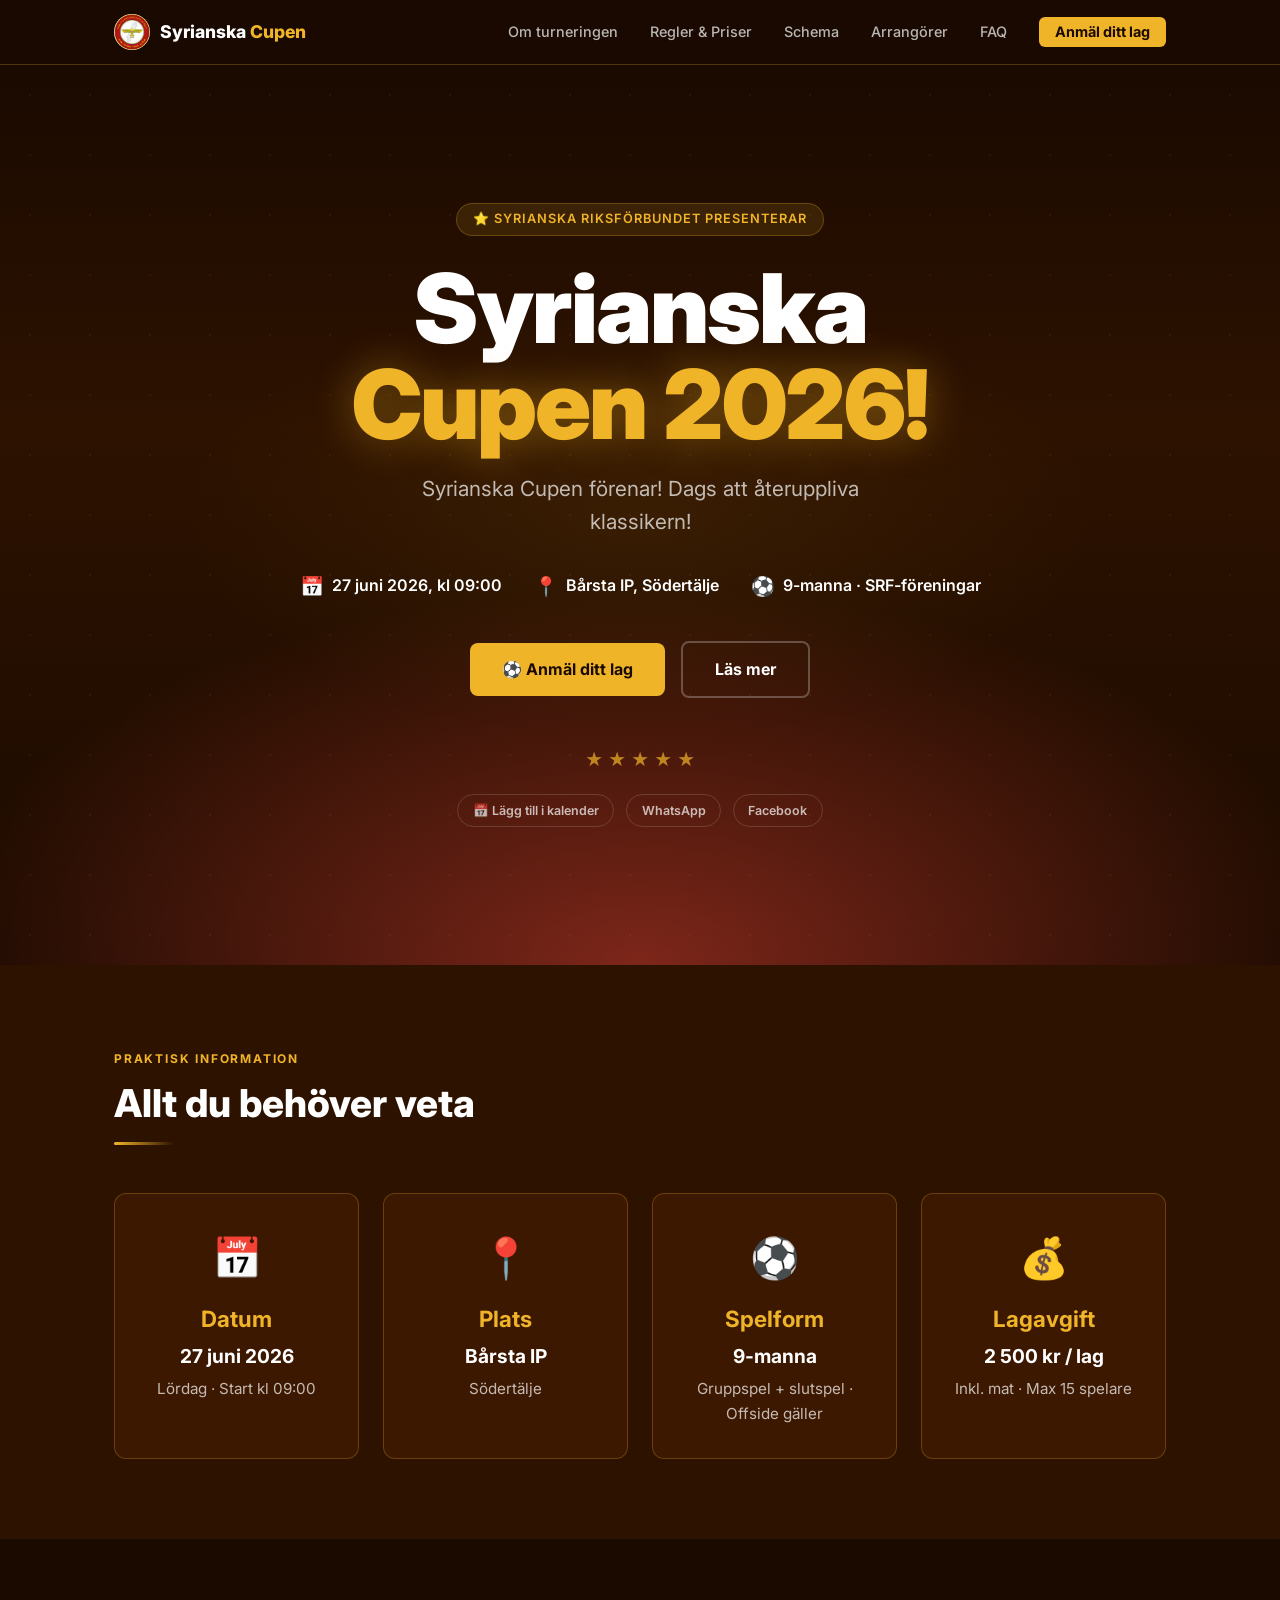
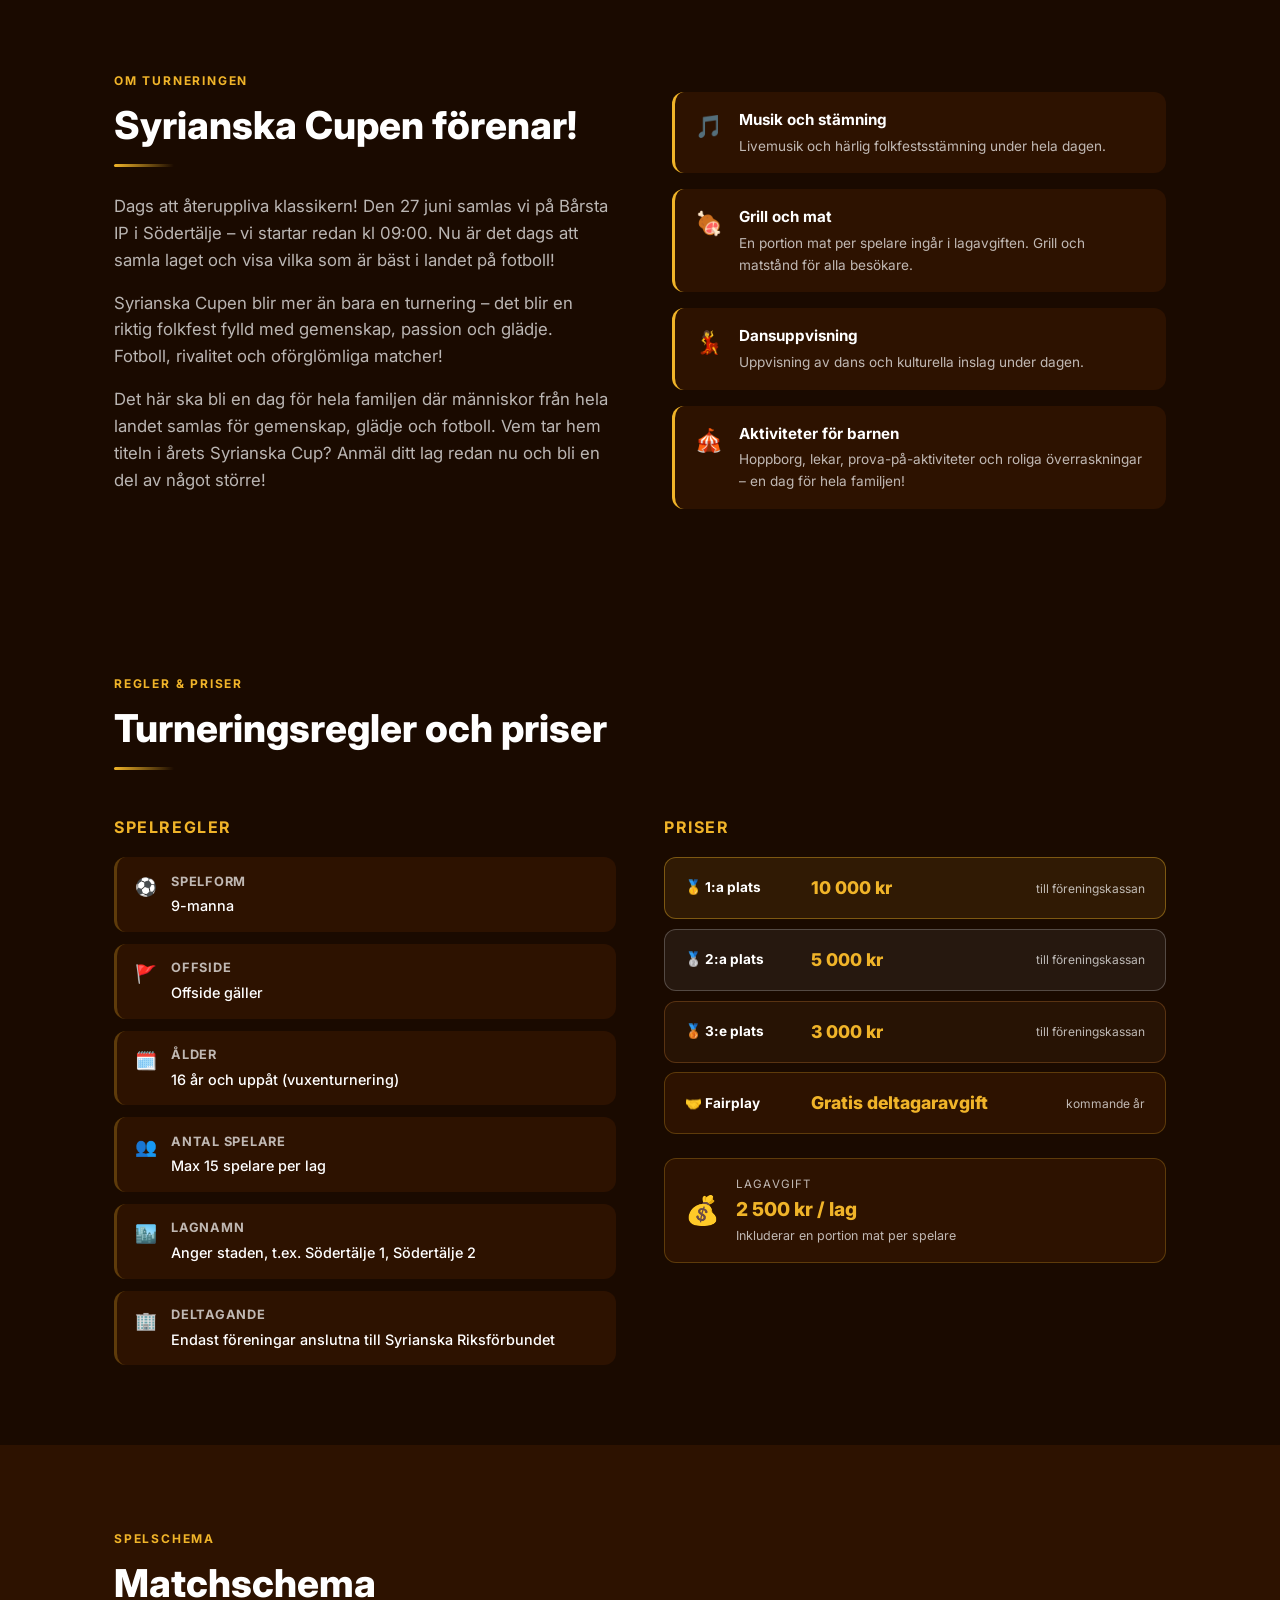
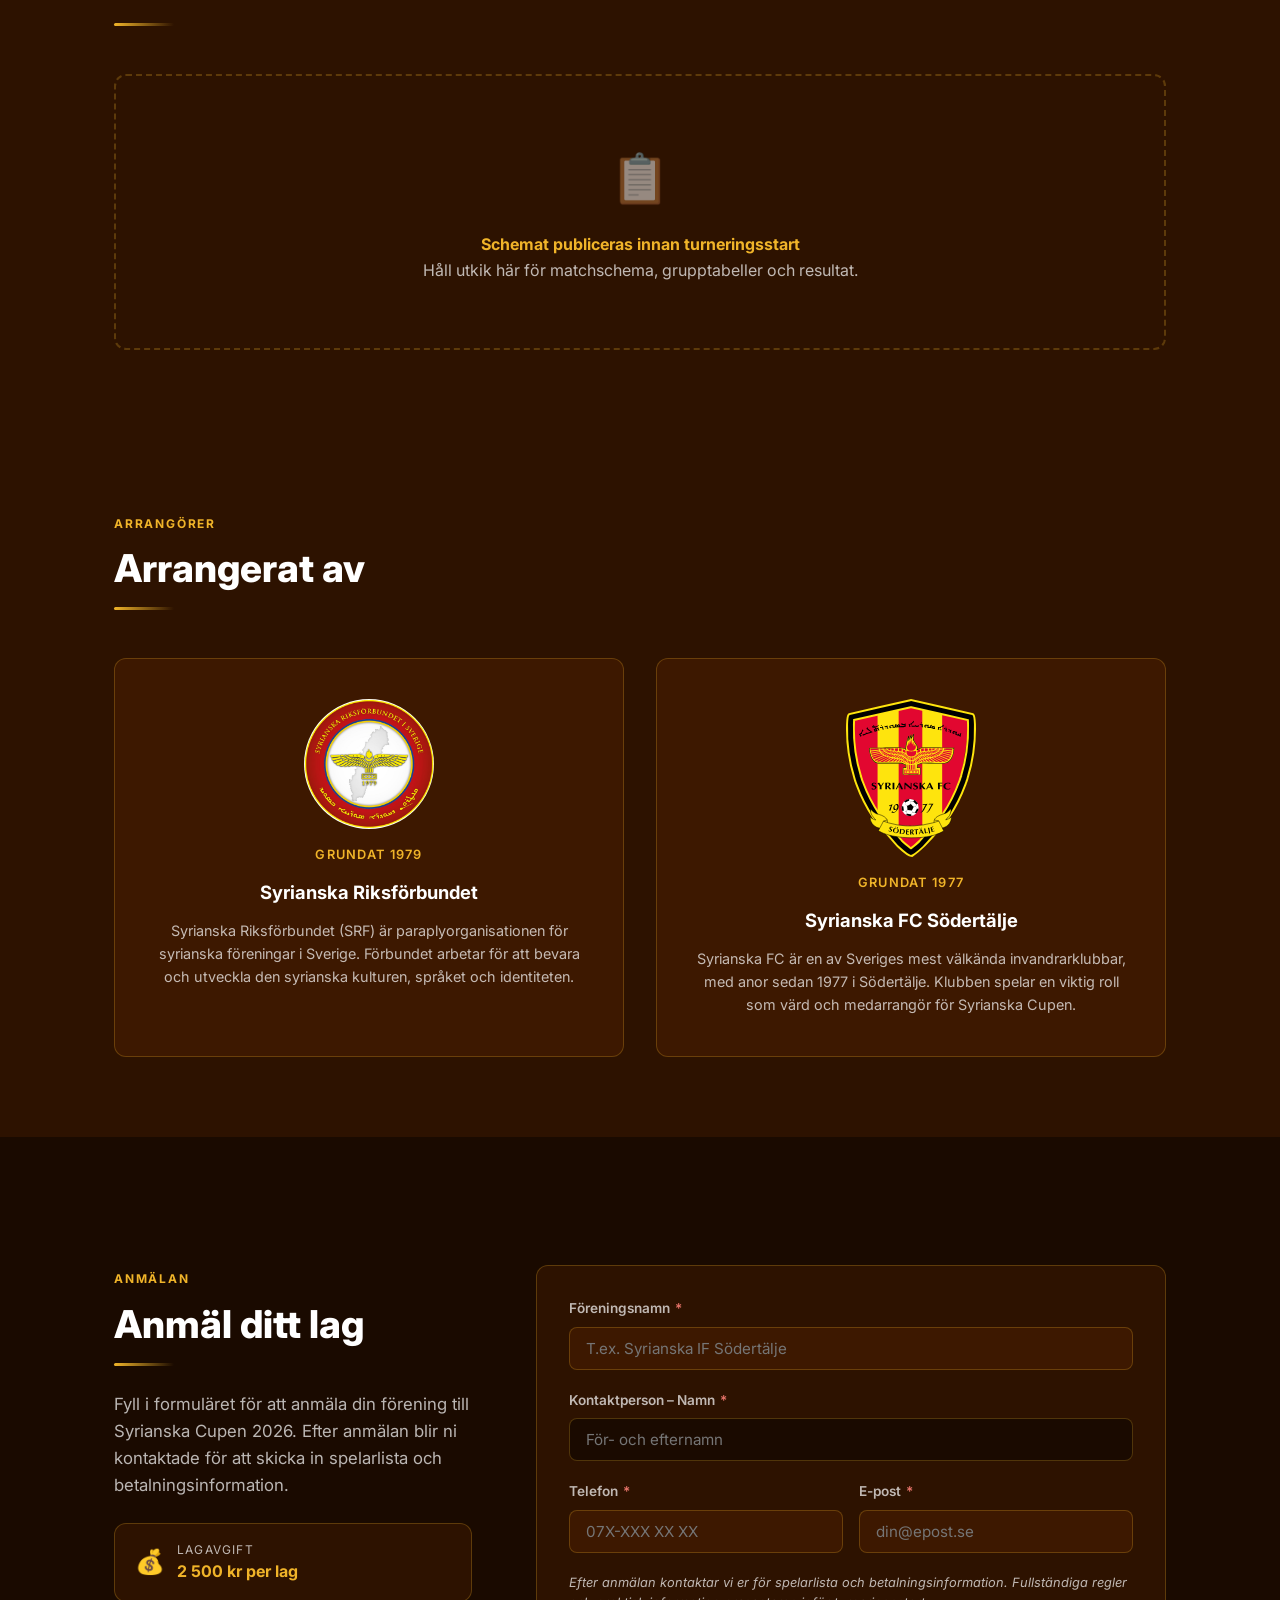
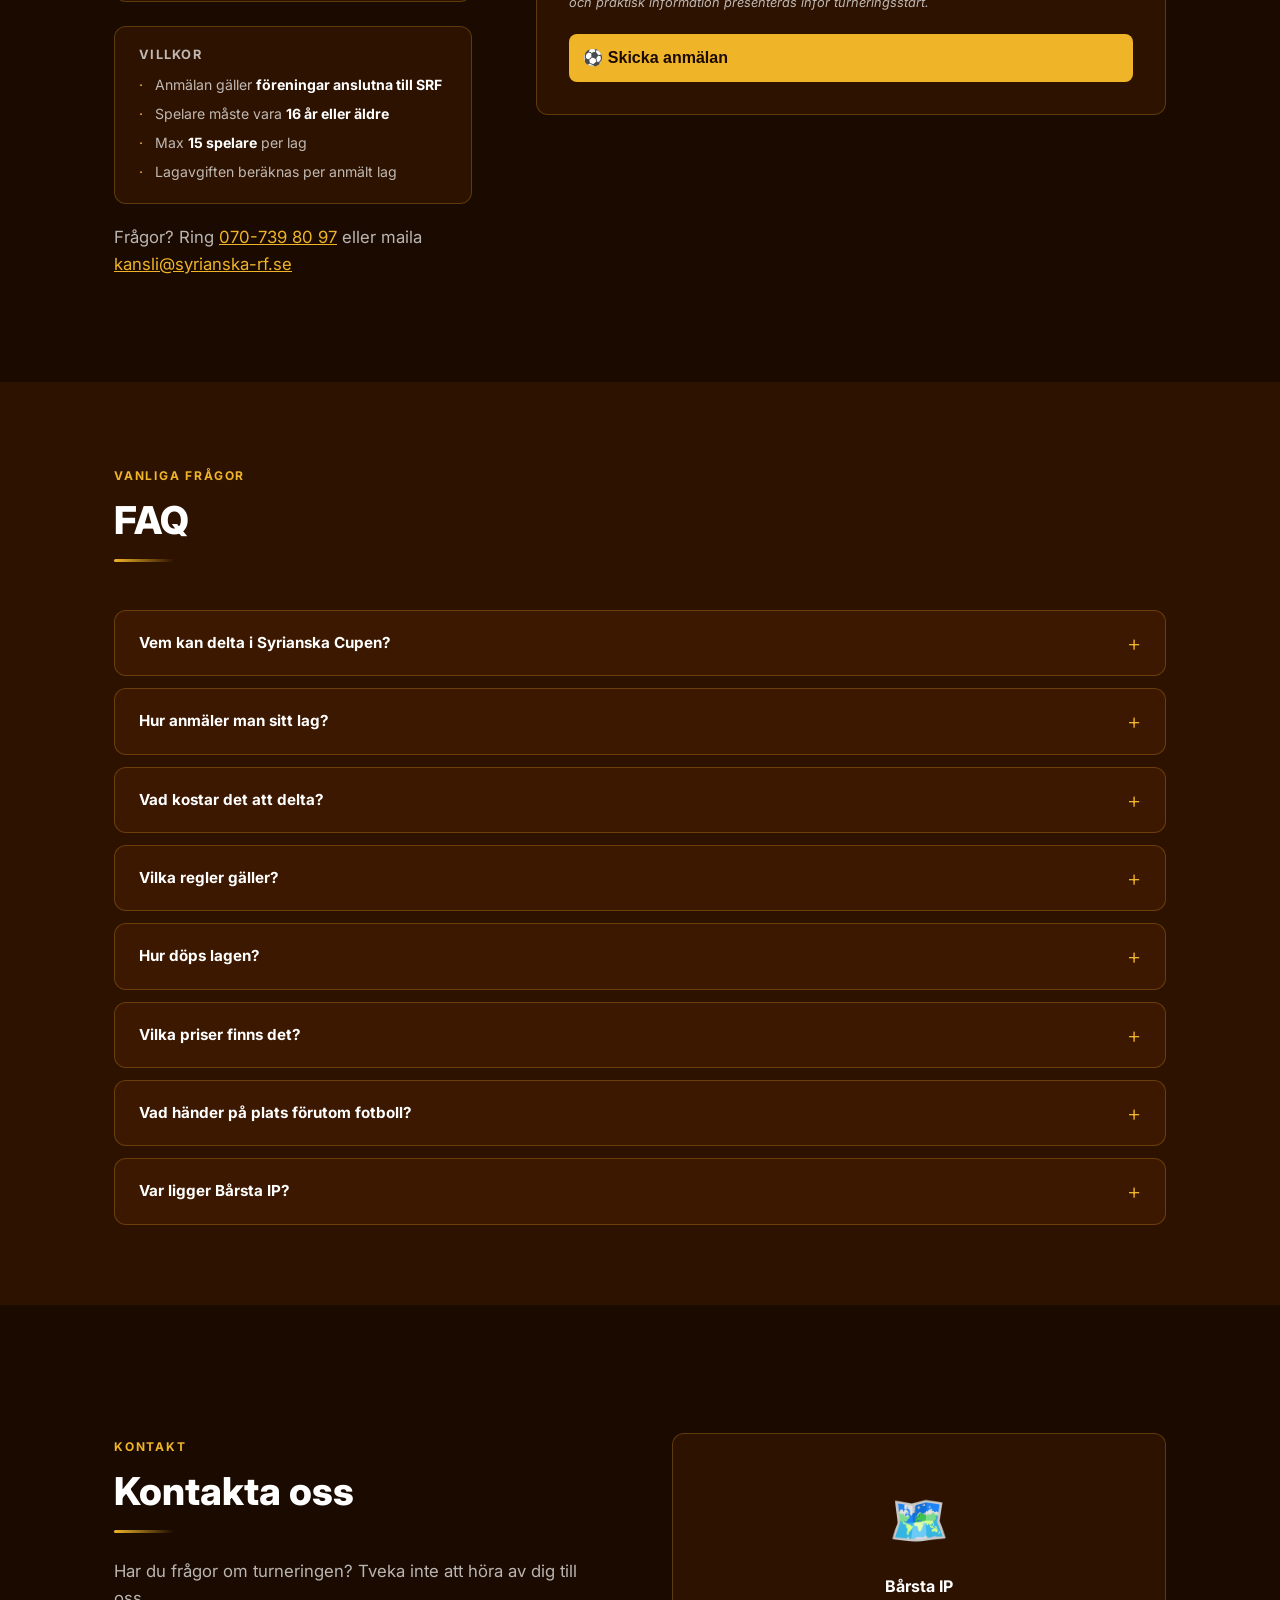
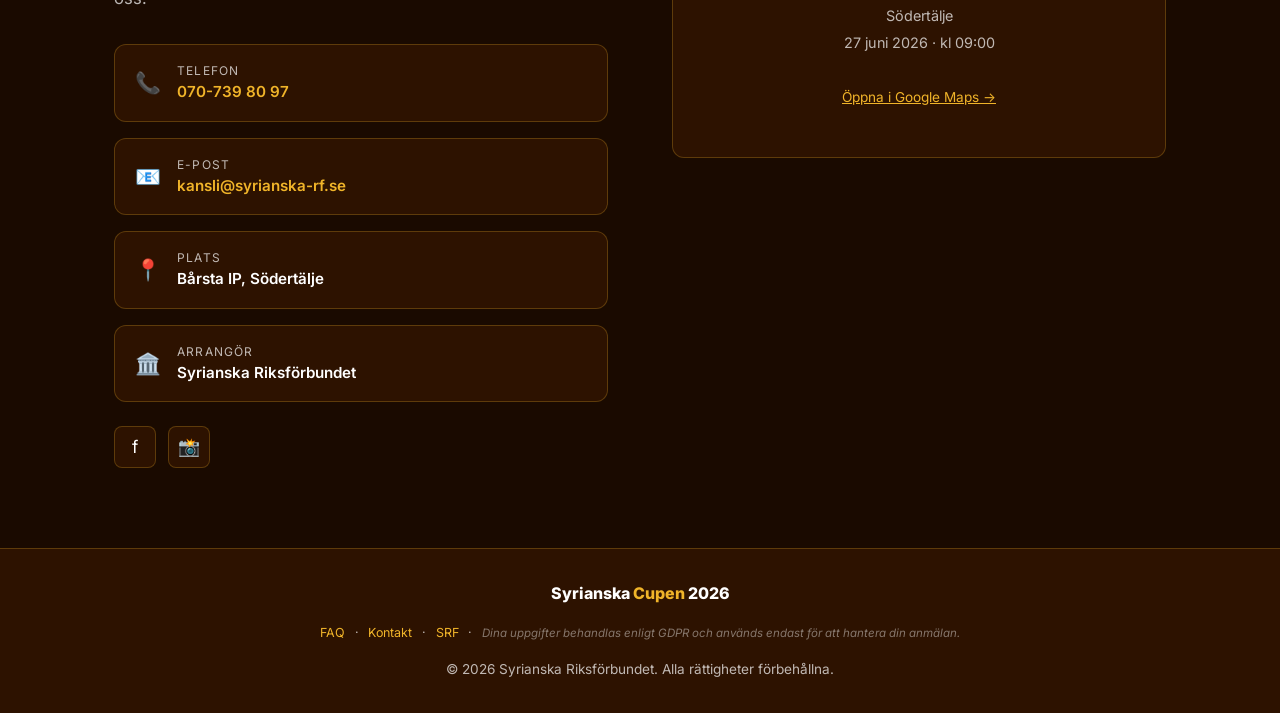
==== commit 650f65ae: "Restore registration form with Resend/serverless backend https://claude.ai/code/session_01EcENzwQaby" ====
--- a/index.html
+++ b/index.html
@@ -81,7 +81,7 @@
       { "@type": "Question", "name": "Vem kan delta i Syrianska Cupen?",
         "acceptedAnswer": { "@type": "Answer", "text": "Cupen är öppen för föreningar anslutna till Syrianska Riksförbundet (SRF). Spelare måste vara 16 år eller äldre." } },
       { "@type": "Question", "name": "Hur anmäler man sitt lag?",
-        "acceptedAnswer": { "@type": "Answer", "text": "Skicka ett mejl till kansli@syrianska-rf.se eller ring 070-739 80 97. Ange föreningsnamn, kontaktperson och telefonnummer så återkommer vi med spelarlista och betalningsinformation." } },
+        "acceptedAnswer": { "@type": "Answer", "text": "Fyll i anmälningsformuläret på sidan med föreningsnamn och kontaktuppgifter. Efter anmälan kontaktar vi er för spelarlista och betalningsinformation." } },
       { "@type": "Question", "name": "Vad kostar det att delta?",
         "acceptedAnswer": { "@type": "Answer", "text": "Lagavgiften är 2 500 kr per lag. I avgiften ingår en portion mat per spelare. Max 15 spelare per lag." } },
       { "@type": "Question", "name": "Vilka priser finns det?",
@@ -446,7 +446,7 @@
           <div class="gold-divider"></div>
           <br />
           <p>
-            Anmäl din förening till Syrianska Cupen 2026 via e-post eller telefon.
+            Fyll i formuläret för att anmäla din förening till Syrianska Cupen 2026.
             Efter anmälan blir ni kontaktade för att skicka in spelarlista och betalningsinformation.
           </p>
 
@@ -467,30 +467,87 @@
               <li>Lagavgiften beräknas per anmält lag</li>
             </ul>
           </div>
-        </div>
-
-        <div class="anmalan-form">
-          <h3 class="kontakt-rubrik">Så anmäler ni laget</h3>
-          <p class="kontakt-intro">
-            Mejla eller ring oss och ange <strong>föreningsnamn</strong>, <strong>kontaktperson</strong> och <strong>telefonnummer</strong>.
-            Vi återkommer med spelarlista och betalningsinformation.
+
+          <p class="contact-hint">
+            Frågor? Ring <a href="tel:+46707398097">070-739 80 97</a>
+            eller maila <a href="mailto:kansli@syrianska-rf.se">kansli@syrianska-rf.se</a>
           </p>
-
-          <a class="kontakt-method" href="mailto:kansli@syrianska-rf.se?subject=Anm%C3%A4lan%20Syrianska%20Cupen%202026&body=F%C3%B6reningsnamn%3A%20%0AKontaktperson%3A%20%0ATelefon%3A%20%0AE-post%3A%20">
-            <span class="km-icon" aria-hidden="true">✉️</span>
-            <span class="km-text">
-              <span class="km-label">Maila din anmälan</span>
-              <span class="km-value">kansli@syrianska-rf.se</span>
-            </span>
-          </a>
-
-          <a class="kontakt-method" href="tel:+46707398097">
-            <span class="km-icon" aria-hidden="true">📞</span>
-            <span class="km-text">
-              <span class="km-label">Ring direkt</span>
-              <span class="km-value">070-739 80 97</span>
-            </span>
-          </a>
+        </div>
+
+        <div class="anmalan-form" id="anmalanFormWrapper">
+          <form id="anmalanForm" method="POST" action="/api/anmalan" novalidate>
+            <!-- Honeypot anti-spam (must stay empty) -->
+            <input type="text" name="_honey" hidden aria-hidden="true" tabindex="-1" autocomplete="off" style="opacity:0;position:absolute;height:0;width:0;overflow:hidden;pointer-events:none" />
+
+            <div class="form-group" id="group-forening">
+              <label for="forening">Föreningsnamn <span class="req" aria-hidden="true">*</span></label>
+              <input
+                type="text"
+                id="forening"
+                name="forening"
+                placeholder="T.ex. Syrianska IF Södertälje"
+                autocomplete="organization"
+              />
+              <span class="error-msg" role="alert">Vänligen ange föreningens namn.</span>
+            </div>
+
+            <div class="form-group" id="group-kontakt">
+              <label for="kontakt">Kontaktperson – Namn <span class="req" aria-hidden="true">*</span></label>
+              <input
+                type="text"
+                id="kontakt"
+                name="kontakt"
+                placeholder="För- och efternamn"
+                autocomplete="name"
+              />
+              <span class="error-msg" role="alert">Vänligen ange kontaktpersonens namn.</span>
+            </div>
+
+            <div class="form-row">
+              <div class="form-group" id="group-telefon">
+                <label for="telefon">Telefon <span class="req" aria-hidden="true">*</span></label>
+                <input
+                  type="tel"
+                  id="telefon"
+                  name="telefon"
+                  placeholder="07X-XXX XX XX"
+                  autocomplete="tel"
+                  inputmode="tel"
+                />
+                <span class="error-msg" role="alert">Vänligen ange ett telefonnummer.</span>
+              </div>
+              <div class="form-group" id="group-epost">
+                <label for="epost">E-post <span class="req" aria-hidden="true">*</span></label>
+                <input
+                  type="email"
+                  id="epost"
+                  name="epost"
+                  placeholder="din@epost.se"
+                  autocomplete="email"
+                />
+                <span class="error-msg" role="alert">Vänligen ange en giltig e-postadress.</span>
+              </div>
+            </div>
+
+            <p class="form-note">
+              Efter anmälan kontaktar vi er för spelarlista och betalningsinformation.
+              Fullständiga regler och praktisk information presenteras inför turneringsstart.
+            </p>
+
+            <button type="submit" class="btn btn-primary form-submit">
+              ⚽ Skicka anmälan
+            </button>
+          </form>
+
+          <div class="form-success" id="formSuccess" aria-live="polite" tabindex="-1">
+            <div class="success-icon" aria-hidden="true">🎉</div>
+            <h3>Tack för din anmälan!</h3>
+            <p>Vi har tagit emot er anmälan och återkommer med betalningsinformation och spelarlista.</p>
+            <p class="success-contact">
+              Vid frågor: <a href="tel:+46707398097">070-739 80 97</a>
+              · <a href="mailto:kansli@syrianska-rf.se">kansli@syrianska-rf.se</a>
+            </p>
+          </div>
         </div>
       </div>
     </div>
@@ -514,7 +571,7 @@
         <details class="faq-item">
           <summary class="faq-question">Hur anmäler man sitt lag?</summary>
           <div class="faq-answer">
-            <p>Skicka ett mejl till <a href="mailto:kansli@syrianska-rf.se">kansli@syrianska-rf.se</a> eller ring <a href="tel:+46707398097">070-739 80 97</a>. Ange föreningsnamn, kontaktperson och telefonnummer så återkommer vi med spelarlista och betalningsinformation.</p>
+            <p>Fyll i anmälningsformuläret på denna sida med föreningsnamn och kontaktuppgifter. Efter anmälan kontaktar vi er för att skicka in spelarlista och betalningsinformation.</p>
           </div>
         </details>
 
@@ -647,7 +704,7 @@
         <span aria-hidden="true">·</span>
         <a href="https://www.syrianskariksforbundet.se" target="_blank" rel="noopener noreferrer">SRF</a>
         <span aria-hidden="true">·</span>
-        <span class="footer-gdpr">Anmälningsuppgifter behandlas enligt GDPR och används endast för att hantera turneringsdeltagandet.</span>
+        <span class="footer-gdpr">Dina uppgifter behandlas enligt GDPR och används endast för att hantera din anmälan.</span>
       </nav>
       <p class="footer-copy">© 2026 Syrianska Riksförbundet. Alla rättigheter förbehållna.</p>
     </div>
@@ -658,6 +715,9 @@
     <a href="#anmalan" class="btn btn-primary">⚽ Anmäl ditt lag</a>
   </div>
 
+  <!-- Toast notification -->
+  <div id="toast" class="toast" role="alert" aria-live="assertive" aria-atomic="true"></div>
+
   <script src="script.js" defer></script>
 </body>
 </html>
--- a/styles.css
+++ b/styles.css
@@ -71,6 +71,12 @@
   outline-offset: 3px;
 }
 
+/* ===== REQUIRED FIELD ASTERISK ===== */
+label .req {
+  color: var(--color-error);
+  margin-left: 2px;
+}
+
 body {
   font-family: var(--font);
   background: var(--color-dark);
@@ -497,7 +503,15 @@
 .deadline-badge .dl-label { font-size: 0.75rem; color: var(--color-text-muted); text-transform: uppercase; letter-spacing: 0.1em; }
 .deadline-badge .dl-date { font-weight: 700; color: var(--color-gold); }
 
-/* CONTACT CARD */
+.contact-hint {
+  font-size: 0.85rem;
+  color: var(--color-text-muted);
+  margin-top: 1rem;
+}
+
+.contact-hint a { color: var(--color-gold); text-decoration: underline; }
+
+/* FORM */
 .anmalan-form {
   background: var(--color-surface);
   border: 1px solid var(--color-border);
@@ -505,58 +519,74 @@
   padding: 2rem;
 }
 
-.kontakt-rubrik {
-  font-size: 1.25rem;
-  color: var(--color-gold);
-  margin-bottom: 0.75rem;
-}
-
-.kontakt-intro {
-  color: var(--color-text-muted);
+.form-row {
+  display: grid;
+  grid-template-columns: 1fr 1fr;
+  gap: 1rem;
+}
+
+.form-group {
+  display: flex;
+  flex-direction: column;
+  gap: 0.4rem;
+  margin-bottom: 1.25rem;
+}
+
+.form-group label {
+  font-size: 0.85rem;
+  font-weight: 600;
+  color: var(--color-text-muted);
+}
+
+.form-group input,
+.form-group select,
+.form-group textarea {
+  background: var(--color-surface-2);
+  border: 1px solid var(--color-border);
+  border-radius: 8px;
+  padding: 0.7rem 1rem;
+  color: var(--color-text);
+  font-family: var(--font);
   font-size: 0.95rem;
-  margin-bottom: 1.75rem;
-  line-height: 1.6;
-}
-
-.kontakt-method {
-  display: flex;
-  align-items: center;
-  gap: 1rem;
-  background: var(--color-surface-2);
-  border: 1px solid var(--color-border);
-  border-radius: var(--radius);
-  padding: 1.1rem 1.25rem;
-  text-decoration: none;
-  color: var(--color-text);
-  transition: border-color var(--transition), background var(--transition);
-  margin-bottom: 0.75rem;
-}
-
-.kontakt-method:hover {
+  transition: border-color var(--transition);
+  outline: none;
+}
+
+.form-group input:focus,
+.form-group select:focus,
+.form-group textarea:focus {
   border-color: var(--color-gold);
-  background: var(--gold-10);
-}
-
-.km-icon { font-size: 1.6rem; flex-shrink: 0; }
-
-.km-text {
-  display: flex;
-  flex-direction: column;
-  gap: 0.15rem;
-}
-
-.km-label {
-  font-size: 0.75rem;
-  color: var(--color-text-muted);
-  text-transform: uppercase;
-  letter-spacing: 0.08em;
-}
-
-.km-value {
+}
+
+.form-group input.error,
+.form-group select.error { border-color: var(--color-error); }
+
+.form-group .error-msg {
+  font-size: 0.8rem;
+  color: var(--color-error);
+  display: none;
+}
+
+.form-group.has-error .error-msg { display: block; }
+
+.form-group select option { background: var(--color-surface); }
+.form-group textarea { resize: vertical; min-height: 80px; }
+
+.form-submit {
+  width: 100%;
+  padding: 0.9rem;
   font-size: 1rem;
-  font-weight: 600;
-  color: var(--color-gold);
-}
+}
+
+.form-success {
+  display: none;
+  text-align: center;
+  padding: 2rem;
+}
+
+.form-success .success-icon { font-size: 3rem; margin-bottom: 1rem; }
+.form-success h3 { color: var(--color-gold); margin-bottom: 0.5rem; }
+.form-success p { color: var(--color-text-muted); font-size: 0.95rem; }
 
 /* ===== REGLER & PRISER ===== */
 #regler { background: var(--color-dark); }
@@ -710,6 +740,23 @@
 }
 
 .anmalan-villkor li strong { color: var(--color-text); }
+
+/* Form note */
+.form-note {
+  font-size: 0.8rem;
+  color: var(--color-text-muted);
+  margin-bottom: 1.25rem;
+  line-height: 1.6;
+  font-style: italic;
+}
+
+/* Success contact links */
+.success-contact {
+  font-size: 0.85rem;
+  margin-top: 0.75rem;
+}
+
+.success-contact a { color: var(--color-gold); text-decoration: underline; }
 
 /* Responsive regler */
 @media (max-width: 768px) {
@@ -1023,6 +1070,38 @@
   opacity: 0;
   transform: translateY(12px);
   pointer-events: none;
+}
+
+/* ===== TOAST ===== */
+.toast {
+  position: fixed;
+  bottom: 1.5rem;
+  left: 50%;
+  transform: translateX(-50%) translateY(16px);
+  background: var(--color-surface-2);
+  color: var(--color-text);
+  border: 1px solid var(--color-border);
+  border-radius: var(--radius);
+  padding: 0.9rem 1.5rem;
+  font-size: 0.9rem;
+  z-index: 9999;
+  opacity: 0;
+  transition: opacity 0.3s ease, transform 0.3s ease;
+  max-width: min(90vw, 460px);
+  text-align: center;
+  pointer-events: none;
+  line-height: 1.5;
+}
+
+.toast.show {
+  opacity: 1;
+  transform: translateX(-50%) translateY(0);
+}
+
+.toast.error {
+  border-color: var(--color-error);
+  background: var(--color-error-bg);
+  color: var(--color-error);
 }
 
 /* ===== FOOTER NAV ===== */
@@ -1126,6 +1205,8 @@
   .arrangorer-grid,
   .kontakt-grid { grid-template-columns: 1fr; gap: 2rem; }
 
+  .form-row { grid-template-columns: 1fr; }
+
   .hero-meta { gap: 1rem; }
   .hero-actions { flex-direction: column; align-items: stretch; }
   .hero-actions .btn { justify-content: center; }
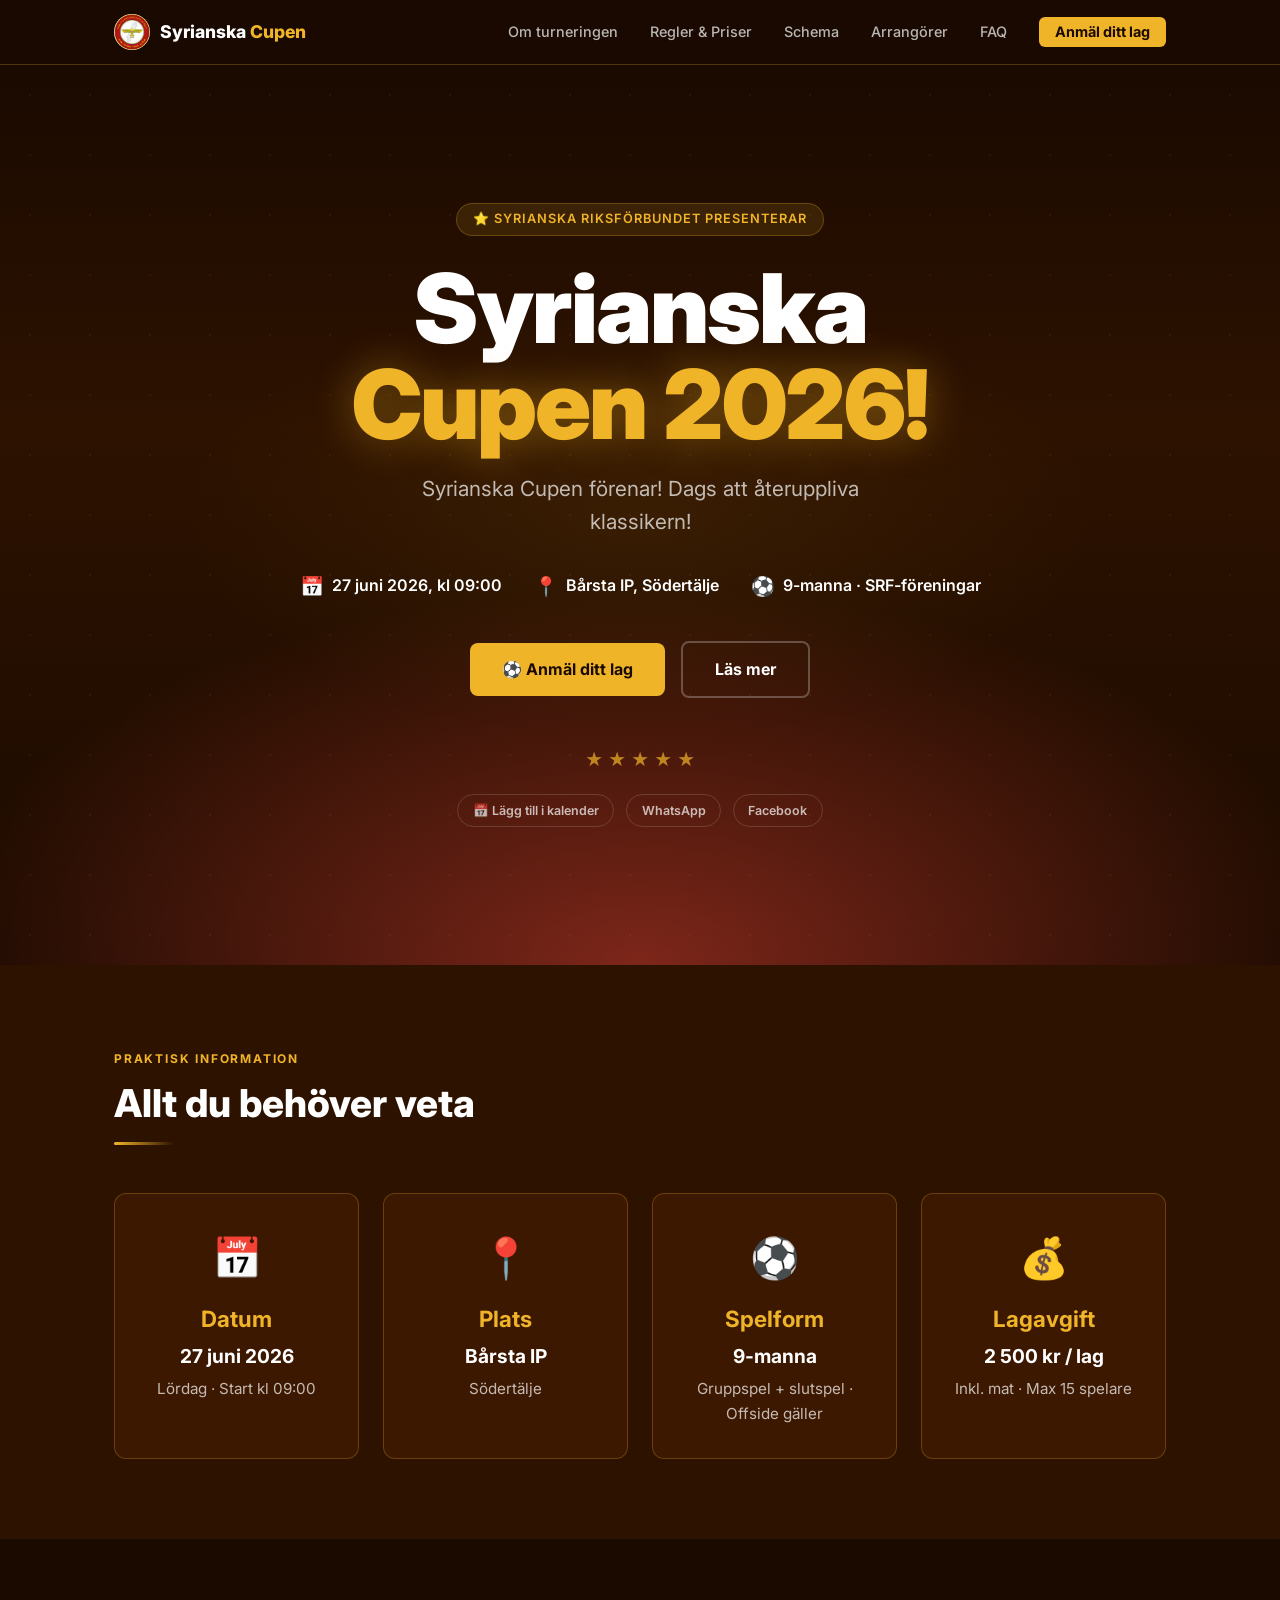
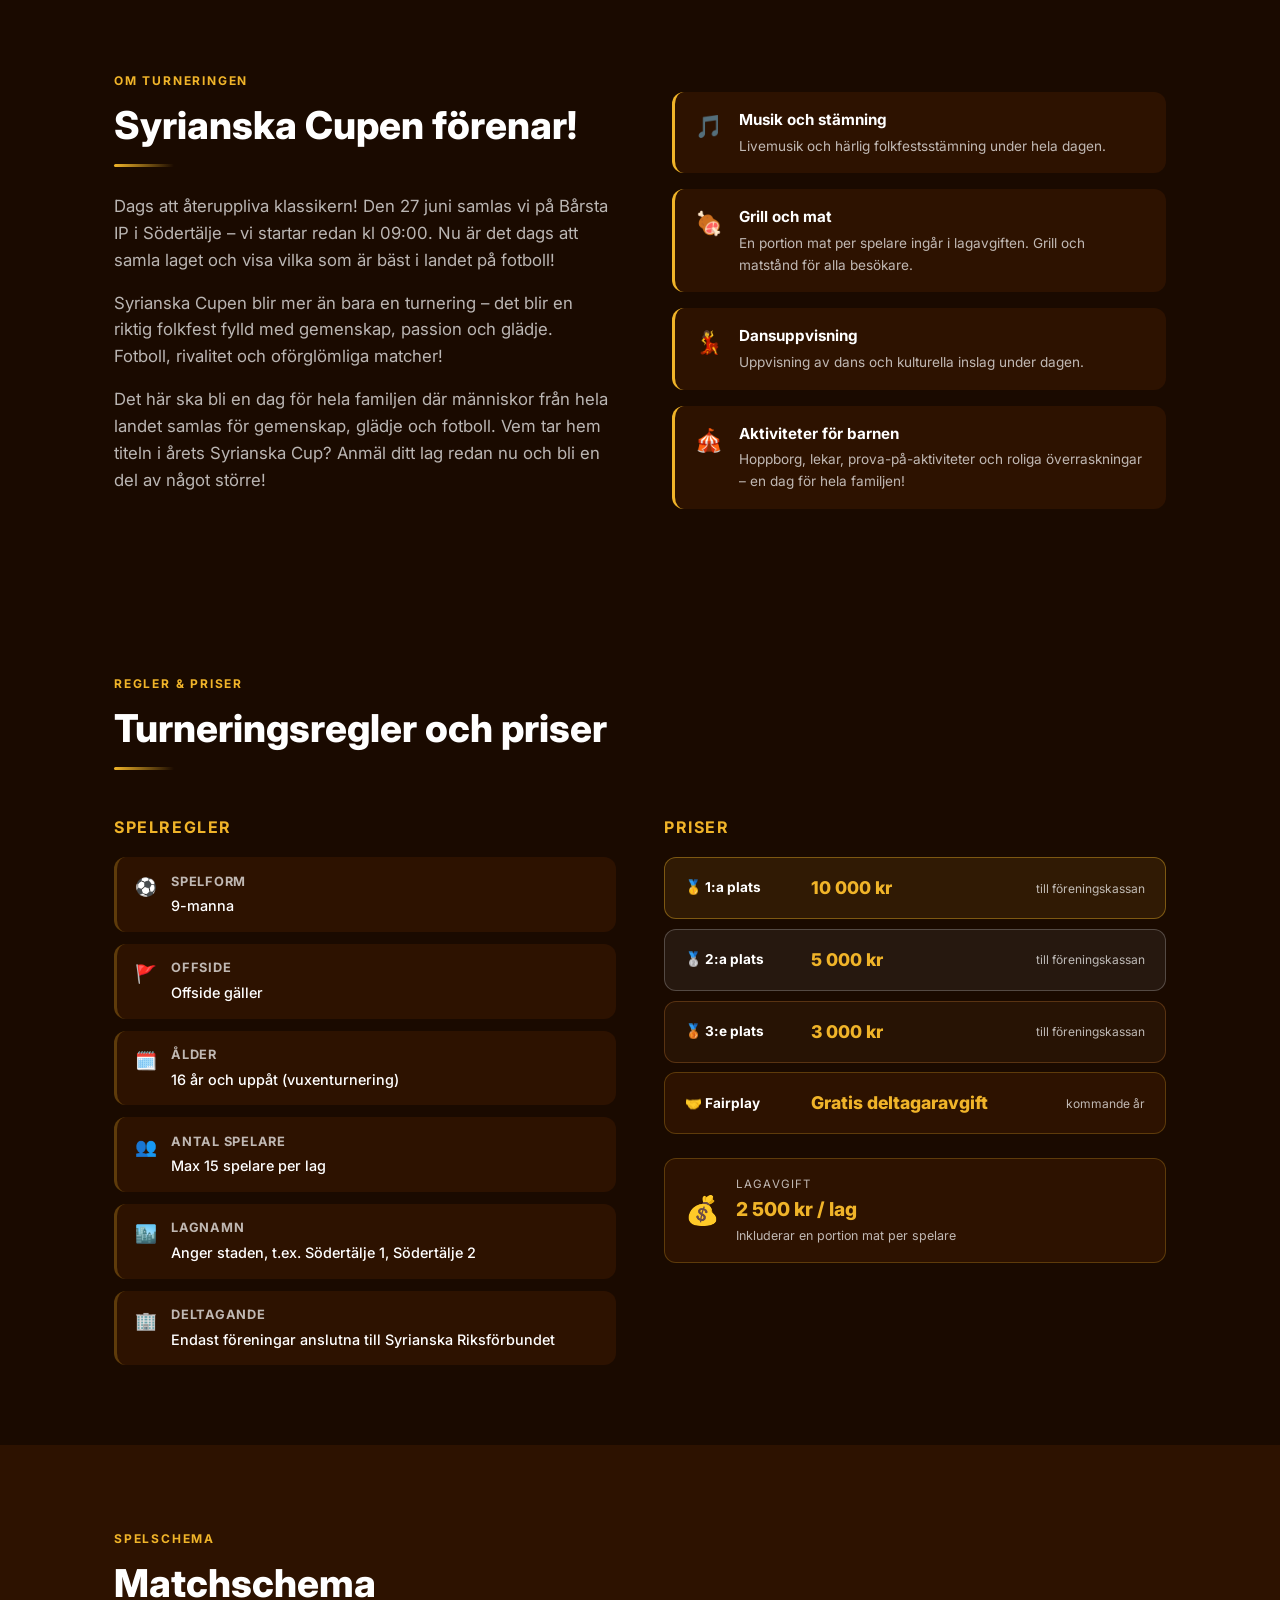
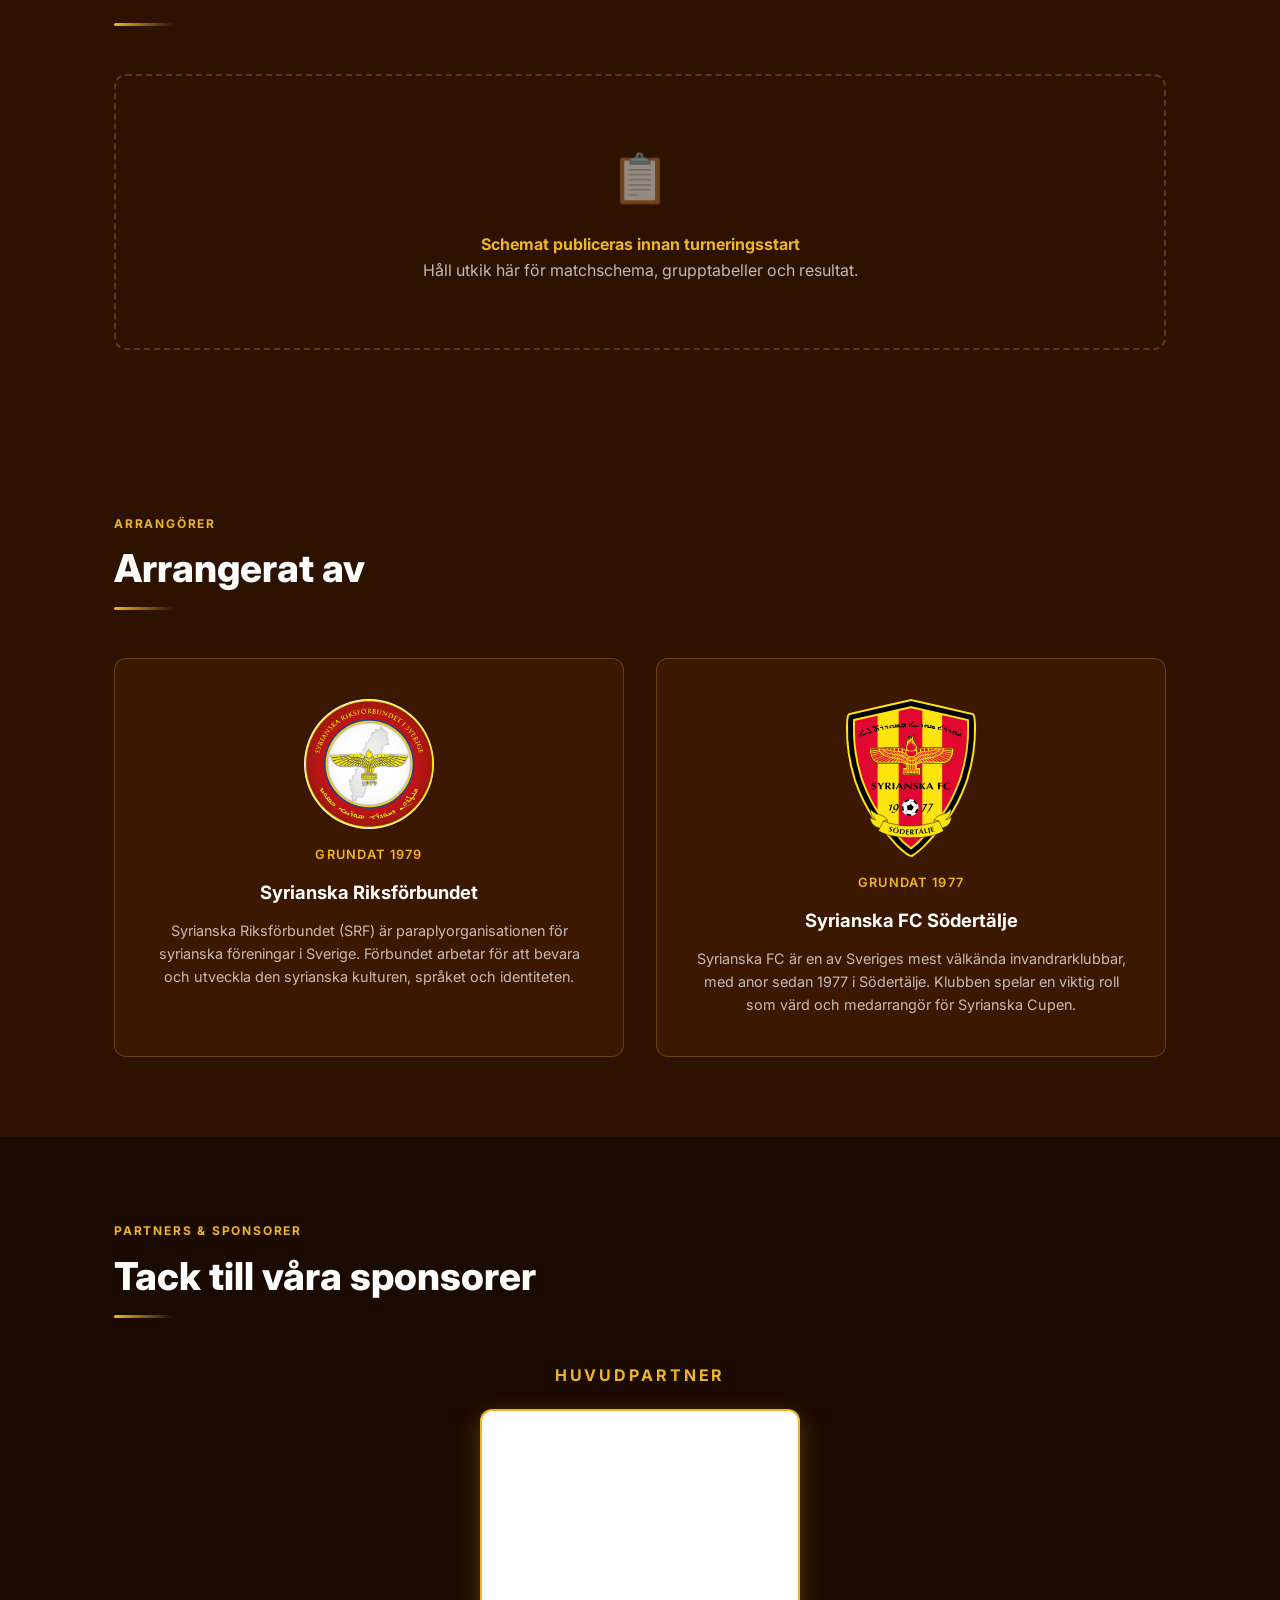
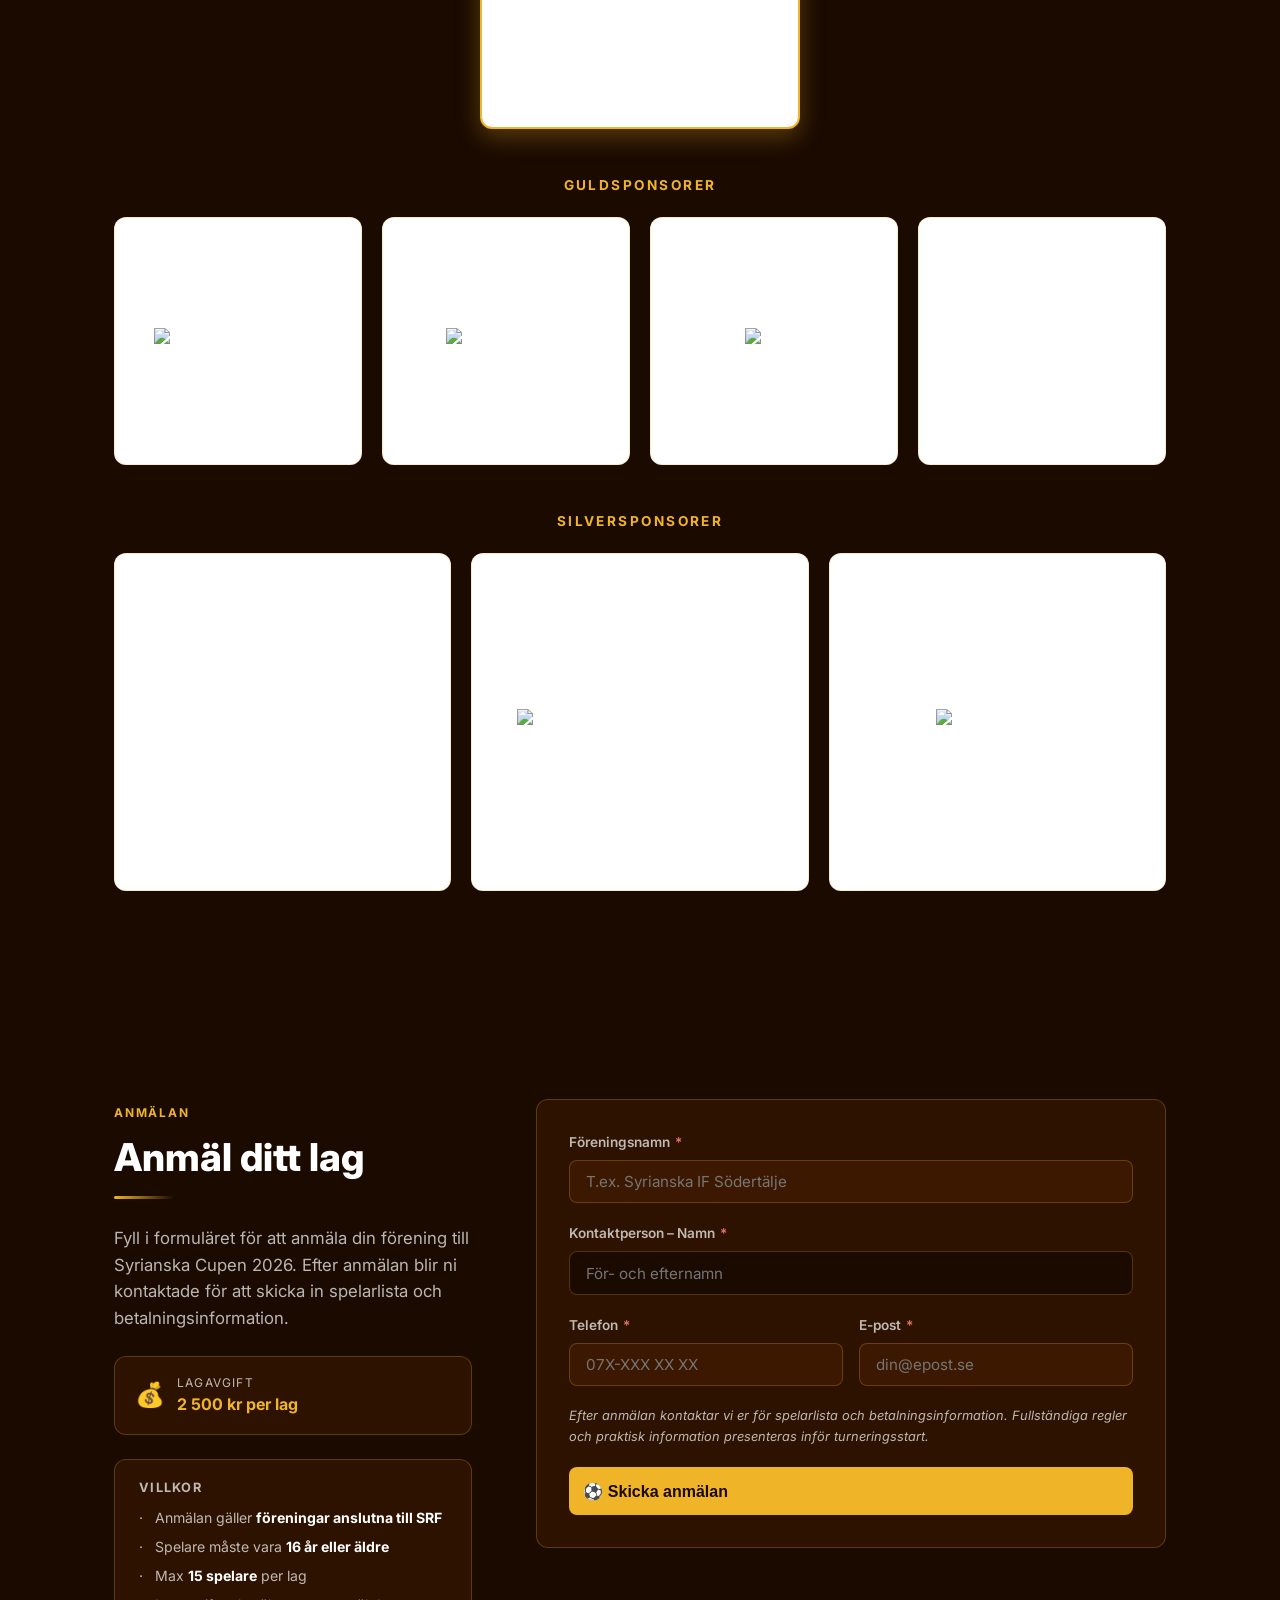
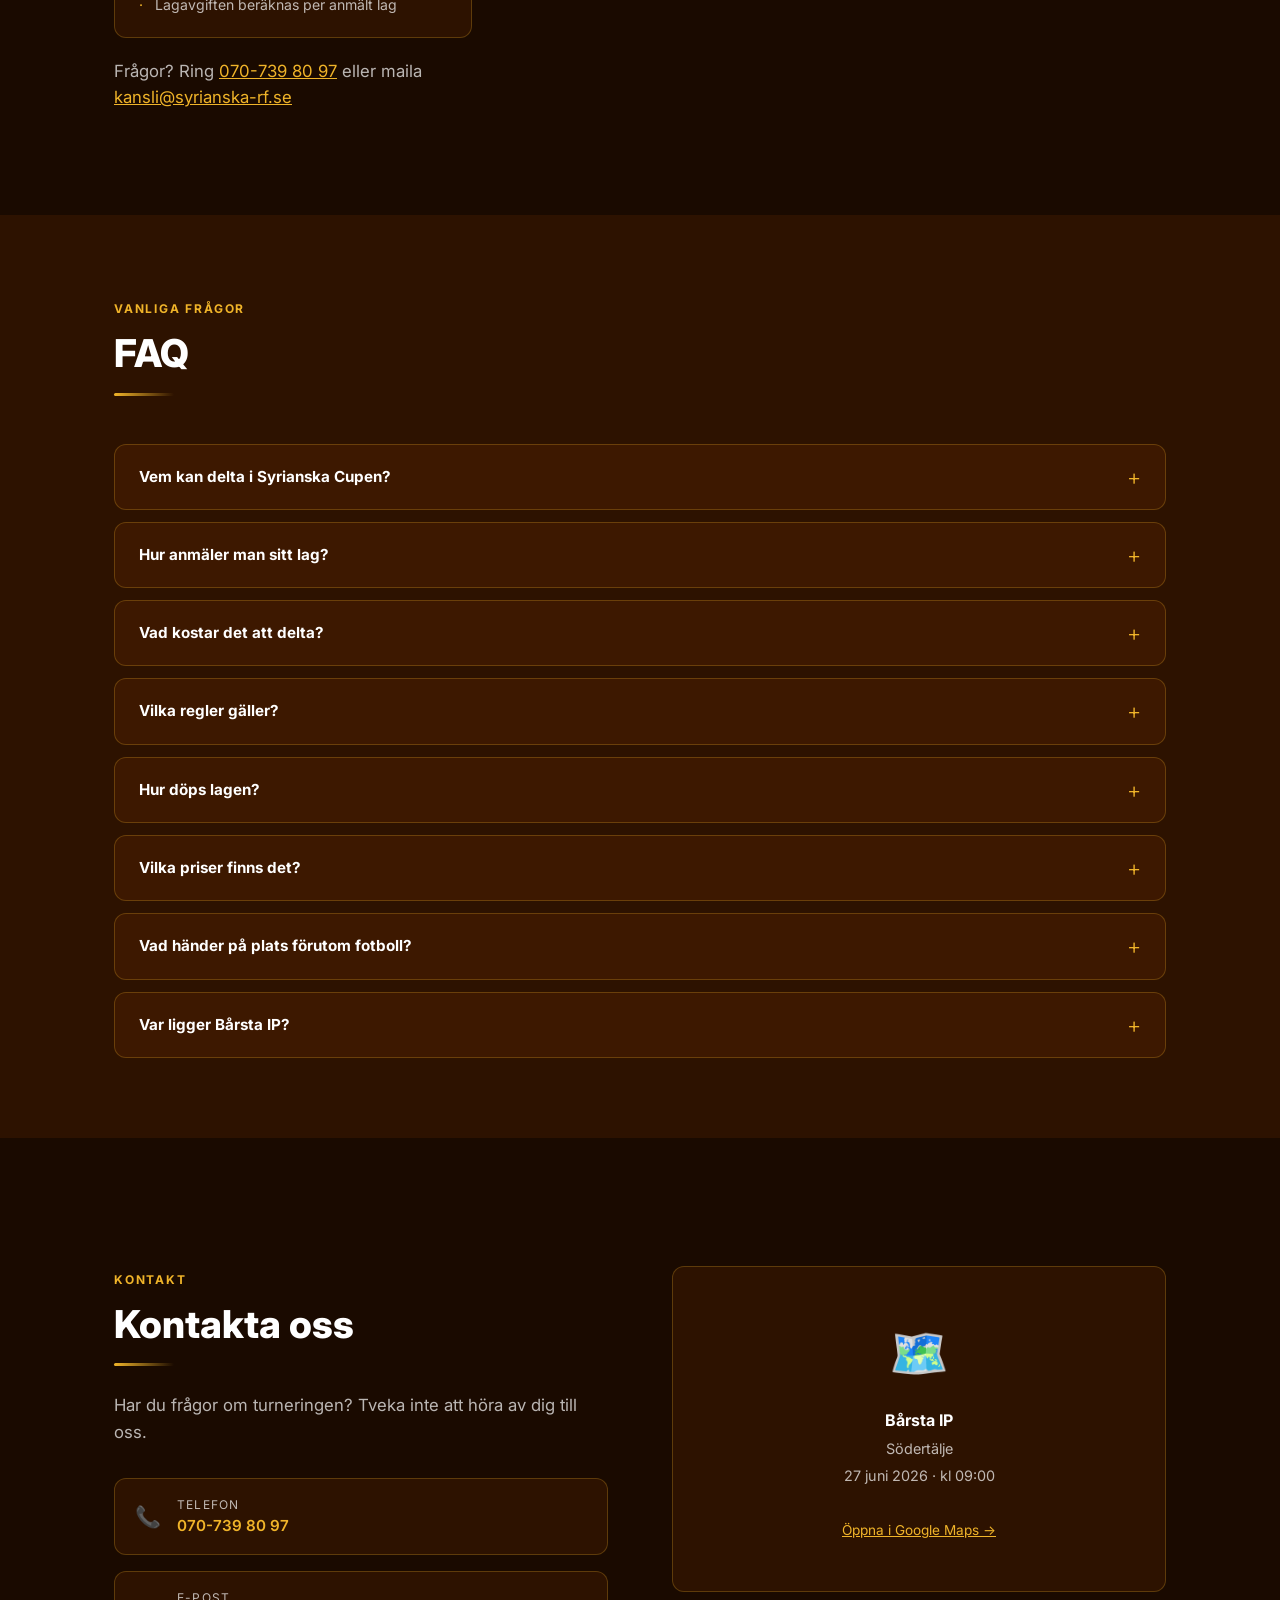
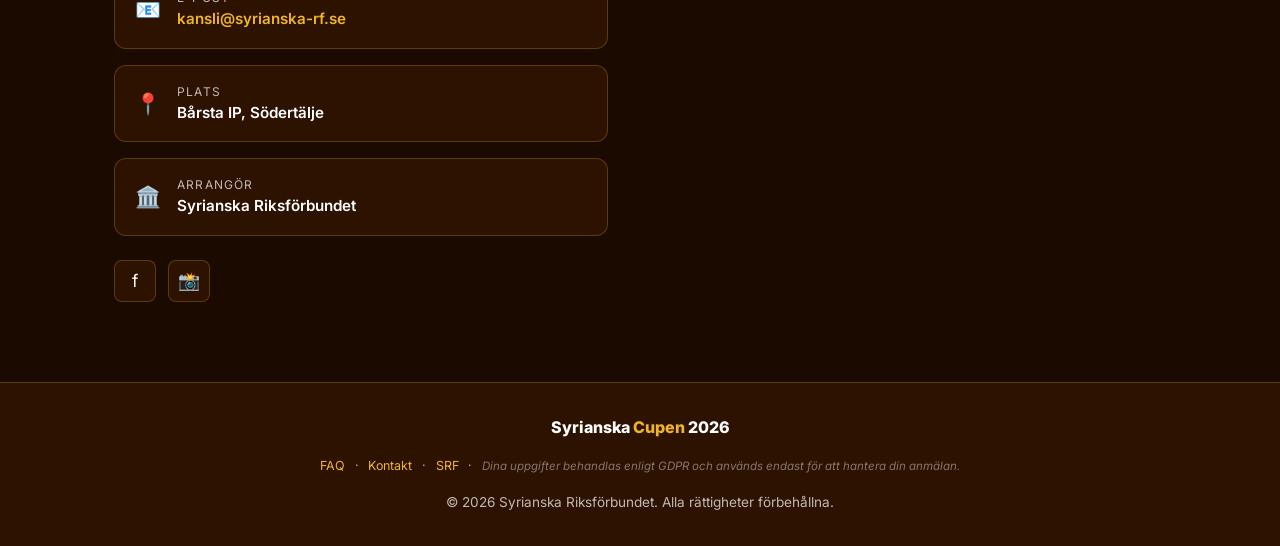
==== commit 6373aea6: "Add Sponsorer section with Huvudpartner/Guld/Silver tiers 8 logos: 1 huvudpartner, 4 guldsponsorer, " ====
--- a/index.html
+++ b/index.html
@@ -101,7 +101,7 @@
   <link rel="preconnect" href="https://fonts.gstatic.com" crossorigin />
   <link href="https://fonts.googleapis.com/css2?family=Inter:wght@400;500;600;700;800;900&display=swap" rel="stylesheet" />
 
-  <link rel="stylesheet" href="styles.css" />
+  <link rel="stylesheet" href="styles.css?v=2" />
 </head>
 <body>
   <a href="#main-content" class="skip-to-content">Hoppa till huvudinnehåll</a>
@@ -436,6 +436,57 @@
     </div>
   </section>
 
+  <!-- ===== SPONSORER ===== -->
+  <section id="sponsorer" aria-labelledby="sponsorer-heading">
+    <div class="container">
+      <span class="section-label">Partners &amp; Sponsorer</span>
+      <h2 id="sponsorer-heading">Tack till våra sponsorer</h2>
+      <div class="gold-divider"></div>
+
+      <div class="sponsor-tier sponsor-tier--main">
+        <h3 class="sponsor-tier-label">Huvudpartner</h3>
+        <div class="sponsor-grid sponsor-grid--main">
+          <div class="sponsor-card sponsor-card--main">
+            <img src="sponsors/stafrem-kyrka.jpeg" alt="S:t Afrems Kyrka i Södertälje" class="sponsor-logo sponsor-logo--circle" loading="lazy" />
+          </div>
+        </div>
+      </div>
+
+      <div class="sponsor-tier sponsor-tier--gold">
+        <h3 class="sponsor-tier-label">Guldsponsorer</h3>
+        <div class="sponsor-grid sponsor-grid--gold">
+          <div class="sponsor-card">
+            <img src="sponsors/intersport.jpeg" alt="Intersport Södertälje" class="sponsor-logo" loading="lazy" />
+          </div>
+          <div class="sponsor-card">
+            <img src="sponsors/pano-familjen.jpeg" alt="Pano Familjen" class="sponsor-logo" loading="lazy" />
+          </div>
+          <div class="sponsor-card">
+            <img src="sponsors/sauf.jpeg" alt="SAUF" class="sponsor-logo" loading="lazy" />
+          </div>
+          <div class="sponsor-card">
+            <img src="sponsors/arameans-in-medicine.jpeg" alt="Arameans in Medicine" class="sponsor-logo sponsor-logo--circle" loading="lazy" />
+          </div>
+        </div>
+      </div>
+
+      <div class="sponsor-tier sponsor-tier--silver">
+        <h3 class="sponsor-tier-label">Silversponsorer</h3>
+        <div class="sponsor-grid sponsor-grid--silver">
+          <div class="sponsor-card">
+            <img src="sponsors/syrianska-orebro.jpeg" alt="Syrianska Föreningen i Örebro" class="sponsor-logo sponsor-logo--circle" loading="lazy" />
+          </div>
+          <div class="sponsor-card">
+            <img src="sponsors/socialdemokraterna.jpeg" alt="Socialdemokraterna Södertälje" class="sponsor-logo" loading="lazy" />
+          </div>
+          <div class="sponsor-card">
+            <img src="sponsors/metin-hawsho.jpeg" alt="Metin Hawsho" class="sponsor-logo" loading="lazy" />
+          </div>
+        </div>
+      </div>
+    </div>
+  </section>
+
   <!-- ===== ANMÄLAN ===== -->
   <section id="anmalan" aria-labelledby="anmalan-heading">
     <div class="container">
@@ -718,6 +769,7 @@
   <!-- Toast notification -->
   <div id="toast" class="toast" role="alert" aria-live="assertive" aria-atomic="true"></div>
 
-  <script src="script.js" defer></script>
+  <script defer src="/_vercel/insights/script.js"></script>
+  <script src="script.js?v=2" defer></script>
 </body>
 </html>
--- a/styles.css
+++ b/styles.css
@@ -817,6 +817,73 @@
 .arrangorer-card h3 { font-size: 1.15rem; }
 .arrangorer-card .founded { font-size: 0.8rem; color: var(--color-gold); font-weight: 600; letter-spacing: 0.1em; text-transform: uppercase; }
 .arrangorer-card p { color: var(--color-text-muted); font-size: 0.9rem; }
+
+/* ===== SPONSORER ===== */
+#sponsorer { background: var(--color-dark); }
+
+.sponsor-tier { margin-top: 3rem; }
+.sponsor-tier:first-of-type { margin-top: 3rem; }
+
+.sponsor-tier-label {
+  text-align: center;
+  font-size: 0.85rem;
+  font-weight: 700;
+  letter-spacing: 0.18em;
+  text-transform: uppercase;
+  color: var(--color-gold);
+  margin-bottom: 1.5rem;
+}
+
+.sponsor-tier--main .sponsor-tier-label { font-size: 1rem; }
+
+.sponsor-grid {
+  display: grid;
+  gap: 1.25rem;
+  justify-items: center;
+}
+
+.sponsor-grid--main {
+  grid-template-columns: 1fr;
+  max-width: 320px;
+  margin: 0 auto;
+}
+
+.sponsor-grid--gold { grid-template-columns: repeat(4, 1fr); }
+.sponsor-grid--silver { grid-template-columns: repeat(3, 1fr); }
+
+.sponsor-card {
+  background: #ffffff;
+  border: 1px solid var(--color-border);
+  border-radius: var(--radius);
+  padding: 1.25rem;
+  display: flex;
+  align-items: center;
+  justify-content: center;
+  width: 100%;
+  aspect-ratio: 1 / 1;
+  transition: border-color var(--transition);
+}
+
+.sponsor-card:hover { border-color: var(--color-gold); }
+
+.sponsor-card--main {
+  padding: 1.75rem;
+  border: 2px solid var(--color-gold);
+  box-shadow: 0 8px 24px var(--gold-30);
+}
+
+.sponsor-logo {
+  max-width: 100%;
+  max-height: 100%;
+  object-fit: contain;
+}
+
+.sponsor-logo--circle {
+  width: 100%;
+  height: 100%;
+  border-radius: 50%;
+  object-fit: cover;
+}
 
 /* ===== KONTAKT ===== */
 #kontakt { background: var(--color-dark); }
@@ -1205,6 +1272,9 @@
   .arrangorer-grid,
   .kontakt-grid { grid-template-columns: 1fr; gap: 2rem; }
 
+  .sponsor-grid--gold,
+  .sponsor-grid--silver { grid-template-columns: repeat(2, 1fr); gap: 1rem; }
+
   .form-row { grid-template-columns: 1fr; }
 
   .hero-meta { gap: 1rem; }
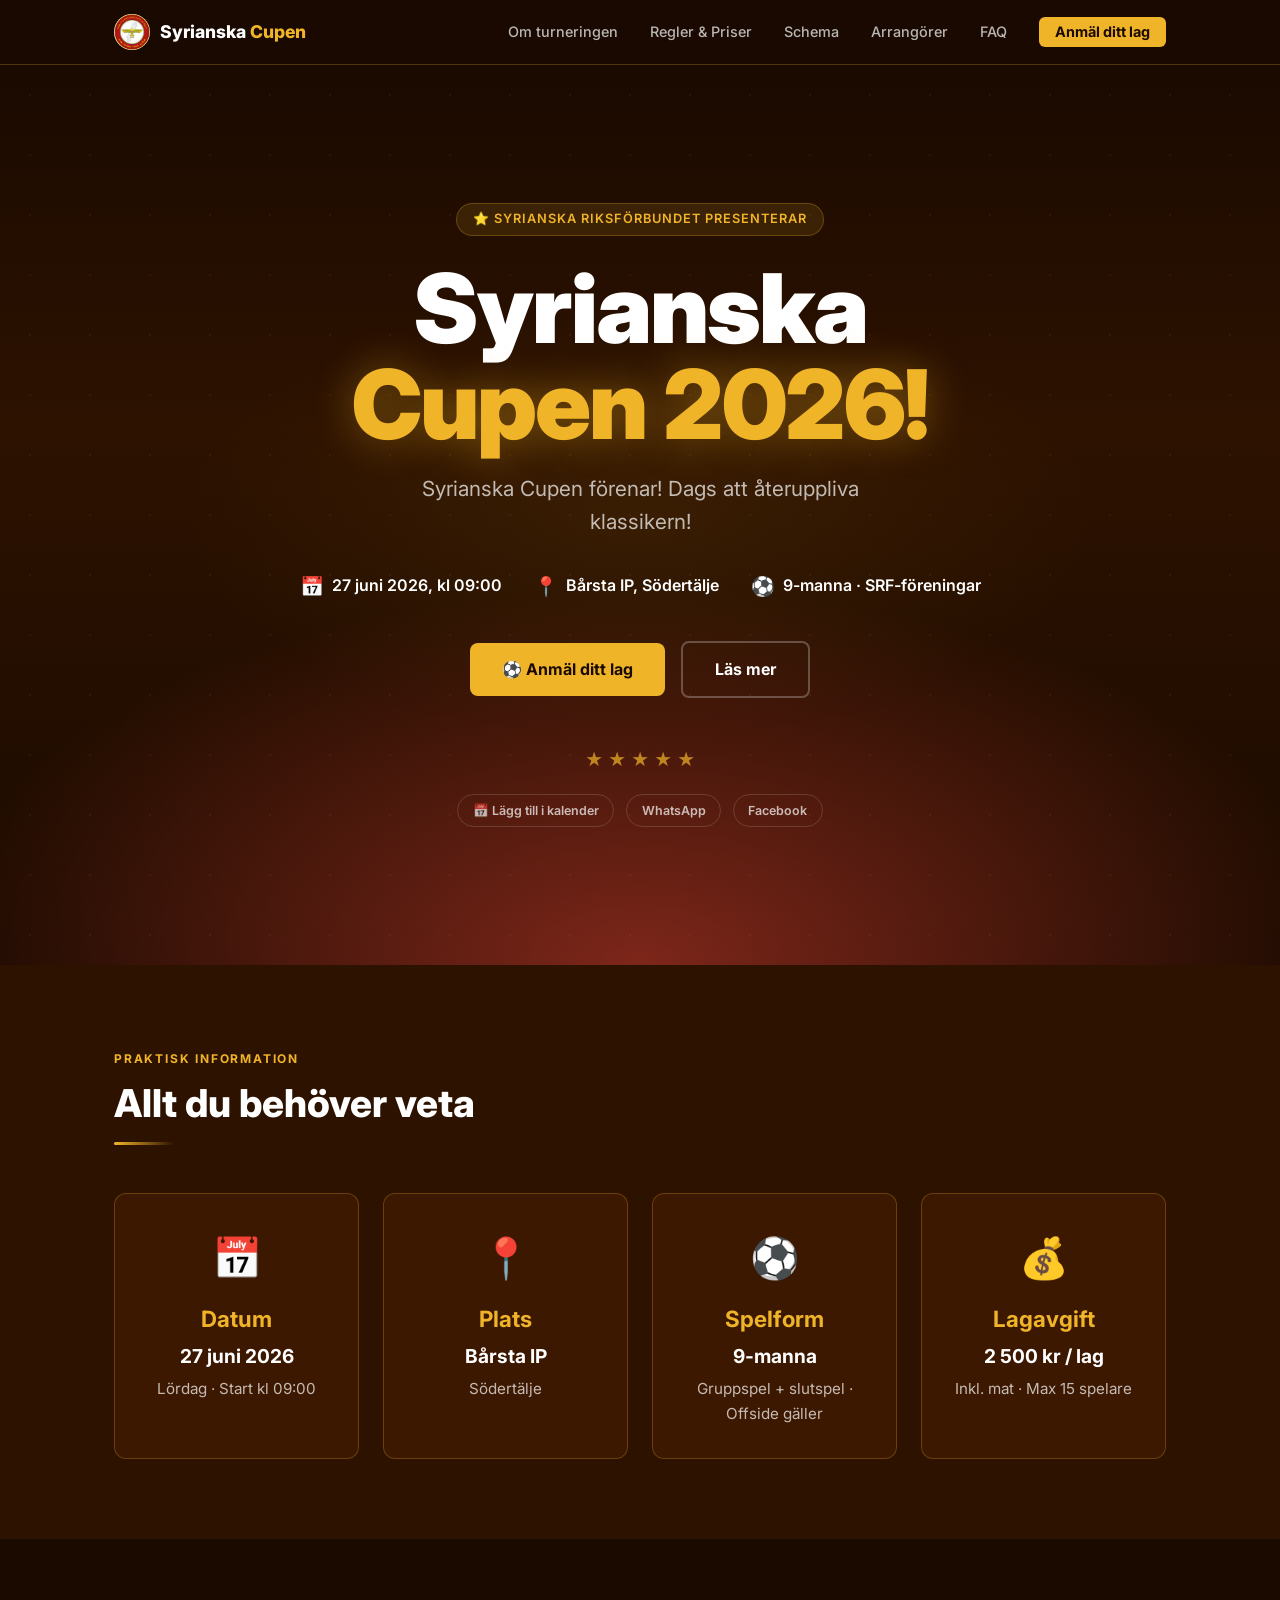
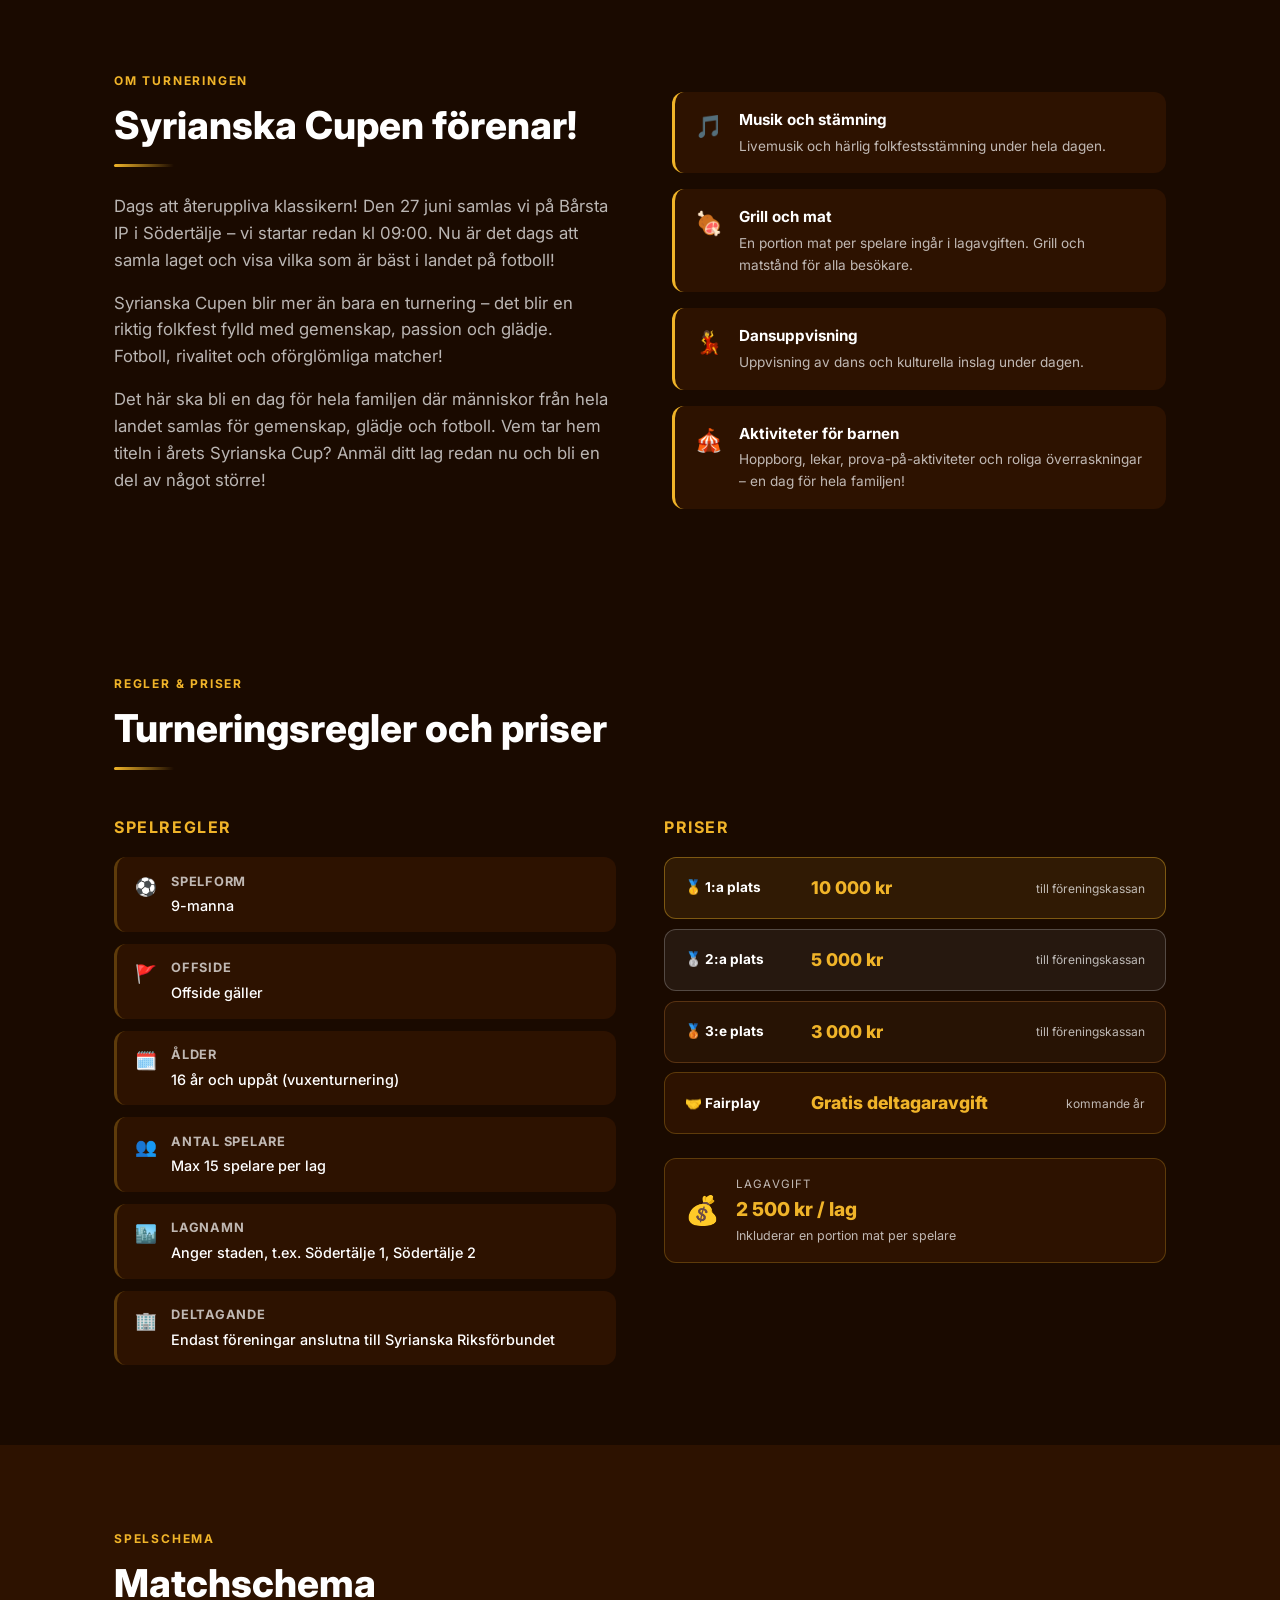
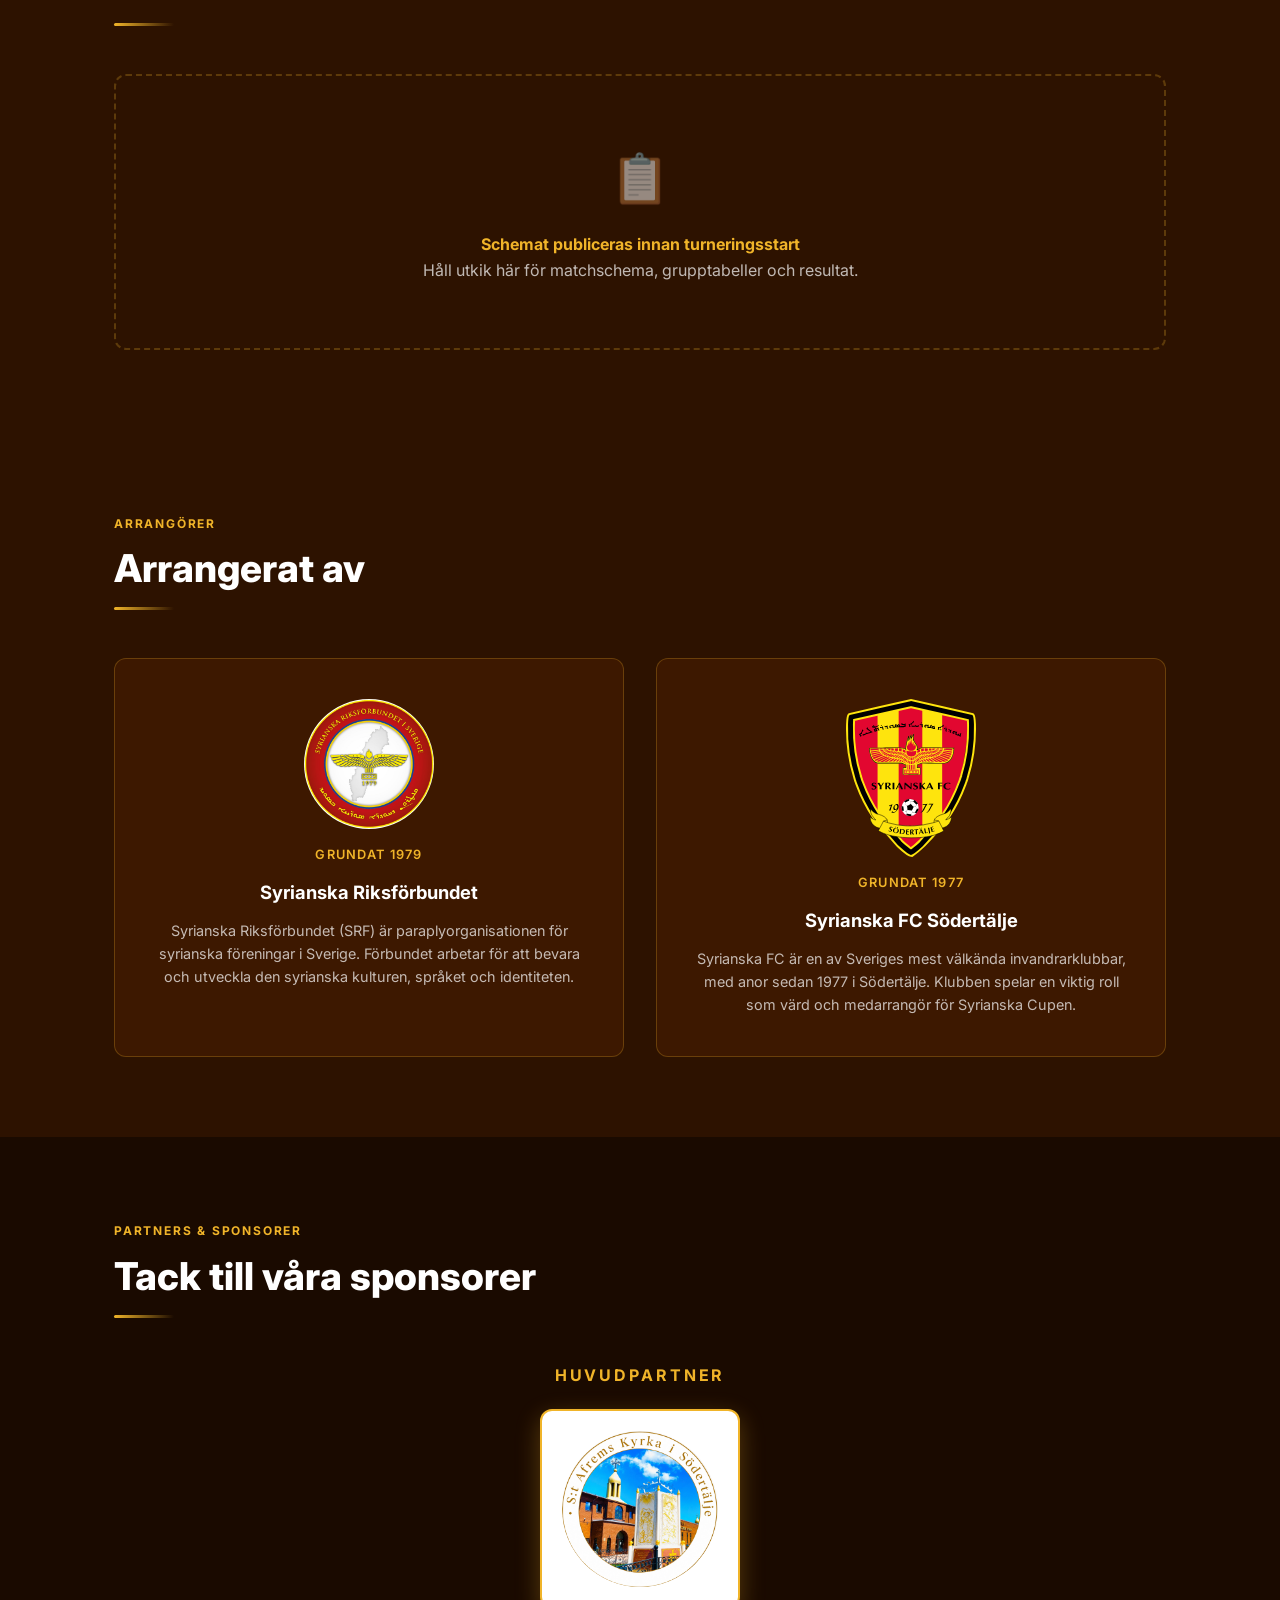
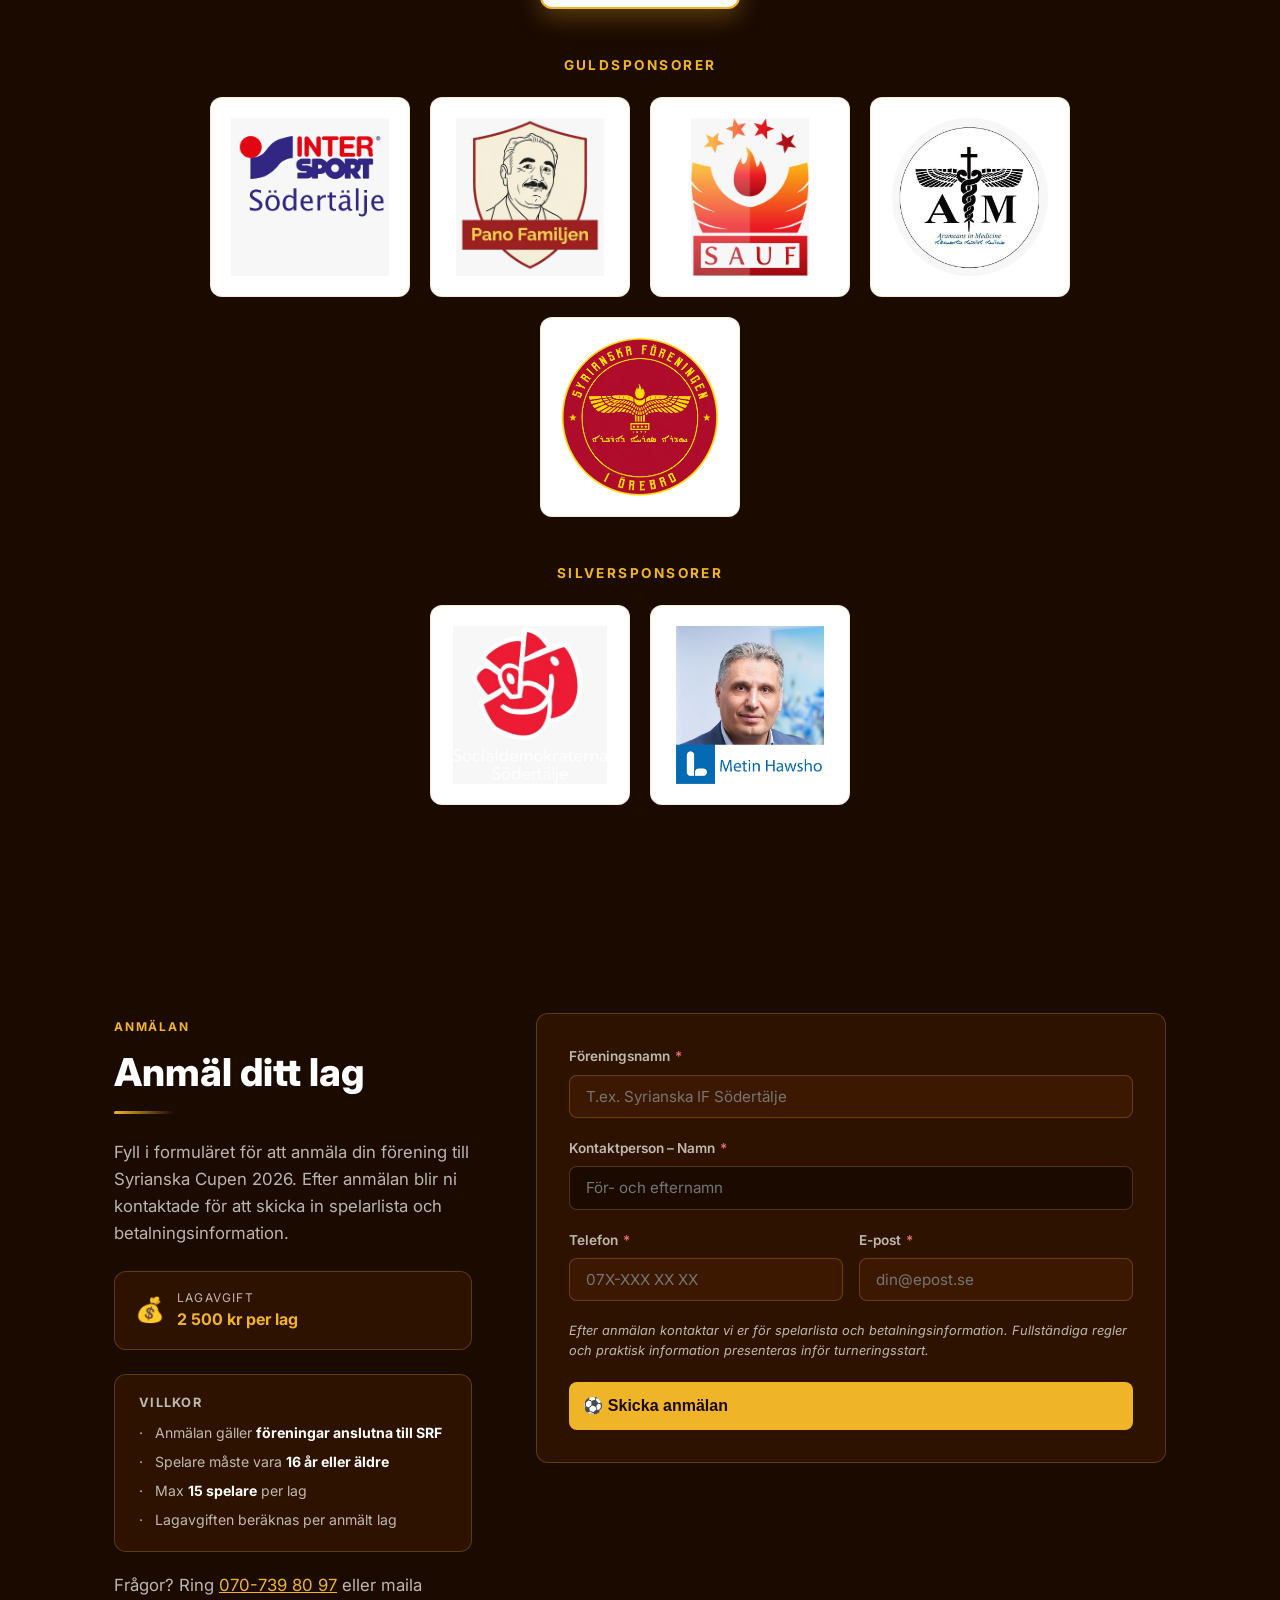
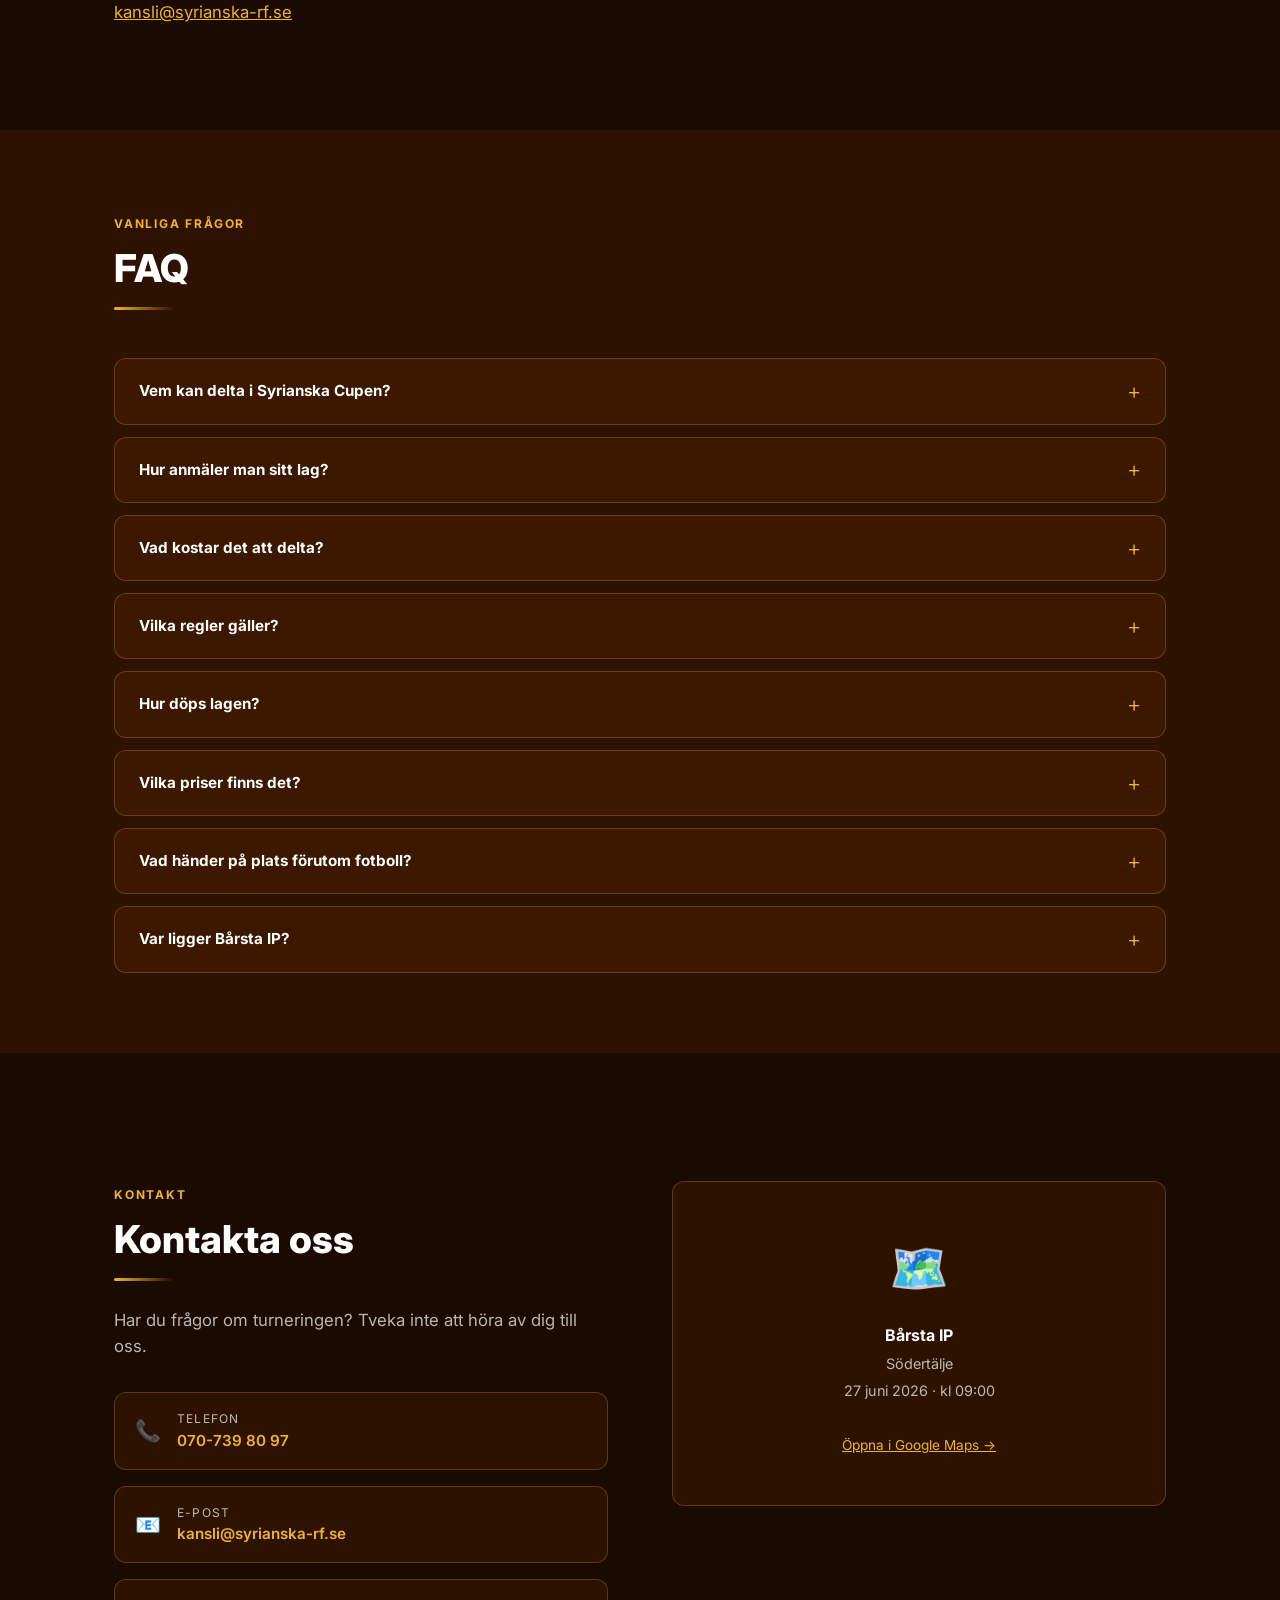
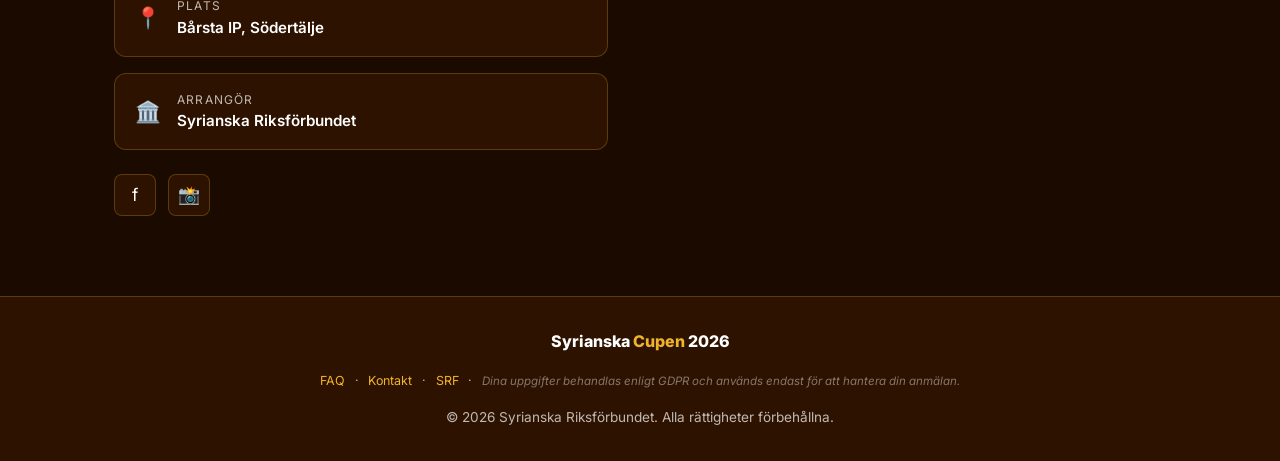
==== commit 47e35e55: "Reclassify Syrianska Föreningen Örebro as Guldsponsor https://claude.ai/code/session_01EcENzwQabypPw" ====
--- a/index.html
+++ b/index.html
@@ -467,15 +467,15 @@
           <div class="sponsor-card">
             <img src="sponsors/arameans-in-medicine.jpeg" alt="Arameans in Medicine" class="sponsor-logo sponsor-logo--circle" loading="lazy" />
           </div>
+          <div class="sponsor-card">
+            <img src="sponsors/syrianska-orebro.jpeg" alt="Syrianska Föreningen i Örebro" class="sponsor-logo sponsor-logo--circle" loading="lazy" />
+          </div>
         </div>
       </div>
 
       <div class="sponsor-tier sponsor-tier--silver">
         <h3 class="sponsor-tier-label">Silversponsorer</h3>
         <div class="sponsor-grid sponsor-grid--silver">
-          <div class="sponsor-card">
-            <img src="sponsors/syrianska-orebro.jpeg" alt="Syrianska Föreningen i Örebro" class="sponsor-logo sponsor-logo--circle" loading="lazy" />
-          </div>
           <div class="sponsor-card">
             <img src="sponsors/socialdemokraterna.jpeg" alt="Socialdemokraterna Södertälje" class="sponsor-logo" loading="lazy" />
           </div>
--- a/styles.css
+++ b/styles.css
@@ -837,19 +837,11 @@
 .sponsor-tier--main .sponsor-tier-label { font-size: 1rem; }
 
 .sponsor-grid {
-  display: grid;
+  display: flex;
+  flex-wrap: wrap;
+  justify-content: center;
   gap: 1.25rem;
-  justify-items: center;
-}
-
-.sponsor-grid--main {
-  grid-template-columns: 1fr;
-  max-width: 320px;
-  margin: 0 auto;
-}
-
-.sponsor-grid--gold { grid-template-columns: repeat(4, 1fr); }
-.sponsor-grid--silver { grid-template-columns: repeat(3, 1fr); }
+}
 
 .sponsor-card {
   background: #ffffff;
@@ -859,15 +851,14 @@
   display: flex;
   align-items: center;
   justify-content: center;
-  width: 100%;
-  aspect-ratio: 1 / 1;
+  width: 200px;
+  height: 200px;
   transition: border-color var(--transition);
 }
 
 .sponsor-card:hover { border-color: var(--color-gold); }
 
 .sponsor-card--main {
-  padding: 1.75rem;
   border: 2px solid var(--color-gold);
   box-shadow: 0 8px 24px var(--gold-30);
 }
@@ -879,10 +870,7 @@
 }
 
 .sponsor-logo--circle {
-  width: 100%;
-  height: 100%;
   border-radius: 50%;
-  object-fit: cover;
 }
 
 /* ===== KONTAKT ===== */
@@ -1272,8 +1260,8 @@
   .arrangorer-grid,
   .kontakt-grid { grid-template-columns: 1fr; gap: 2rem; }
 
-  .sponsor-grid--gold,
-  .sponsor-grid--silver { grid-template-columns: repeat(2, 1fr); gap: 1rem; }
+  .sponsor-card { width: 140px; height: 140px; padding: 0.9rem; }
+  .sponsor-grid { gap: 1rem; }
 
   .form-row { grid-template-columns: 1fr; }
 
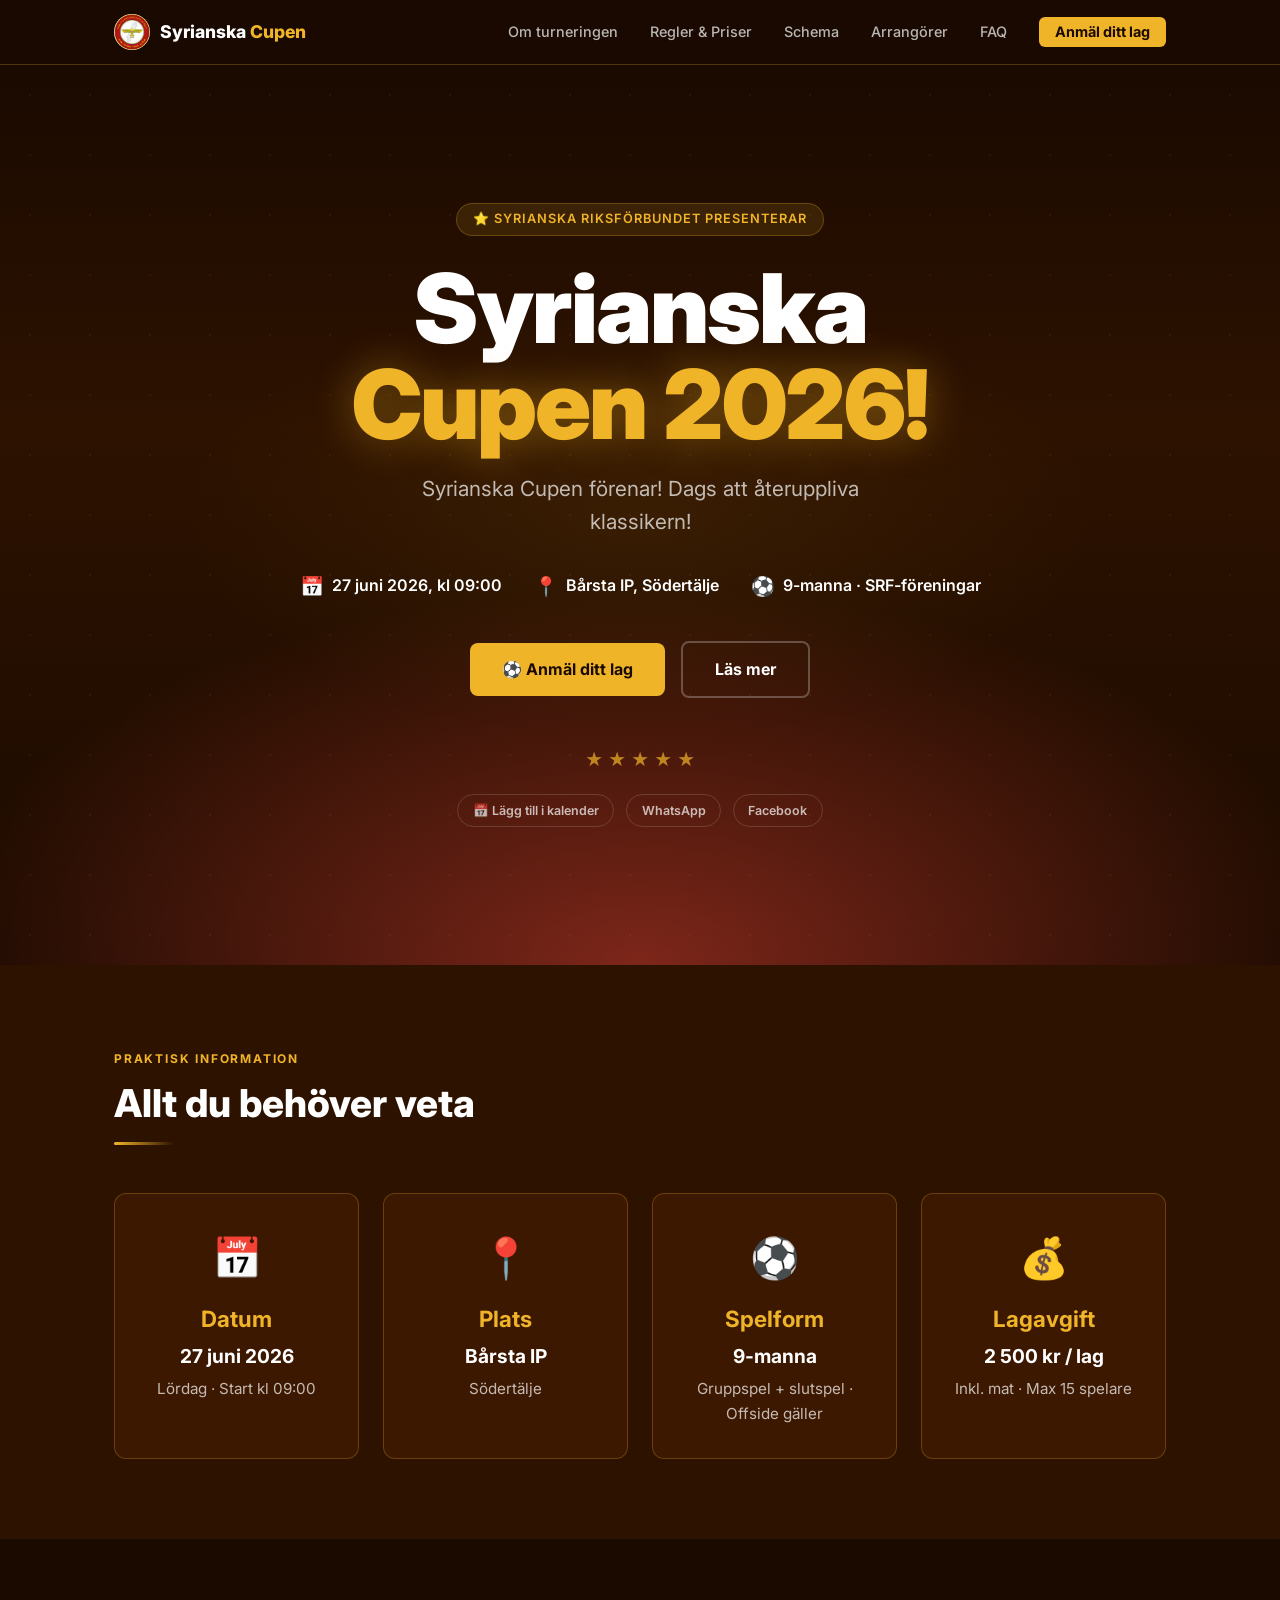
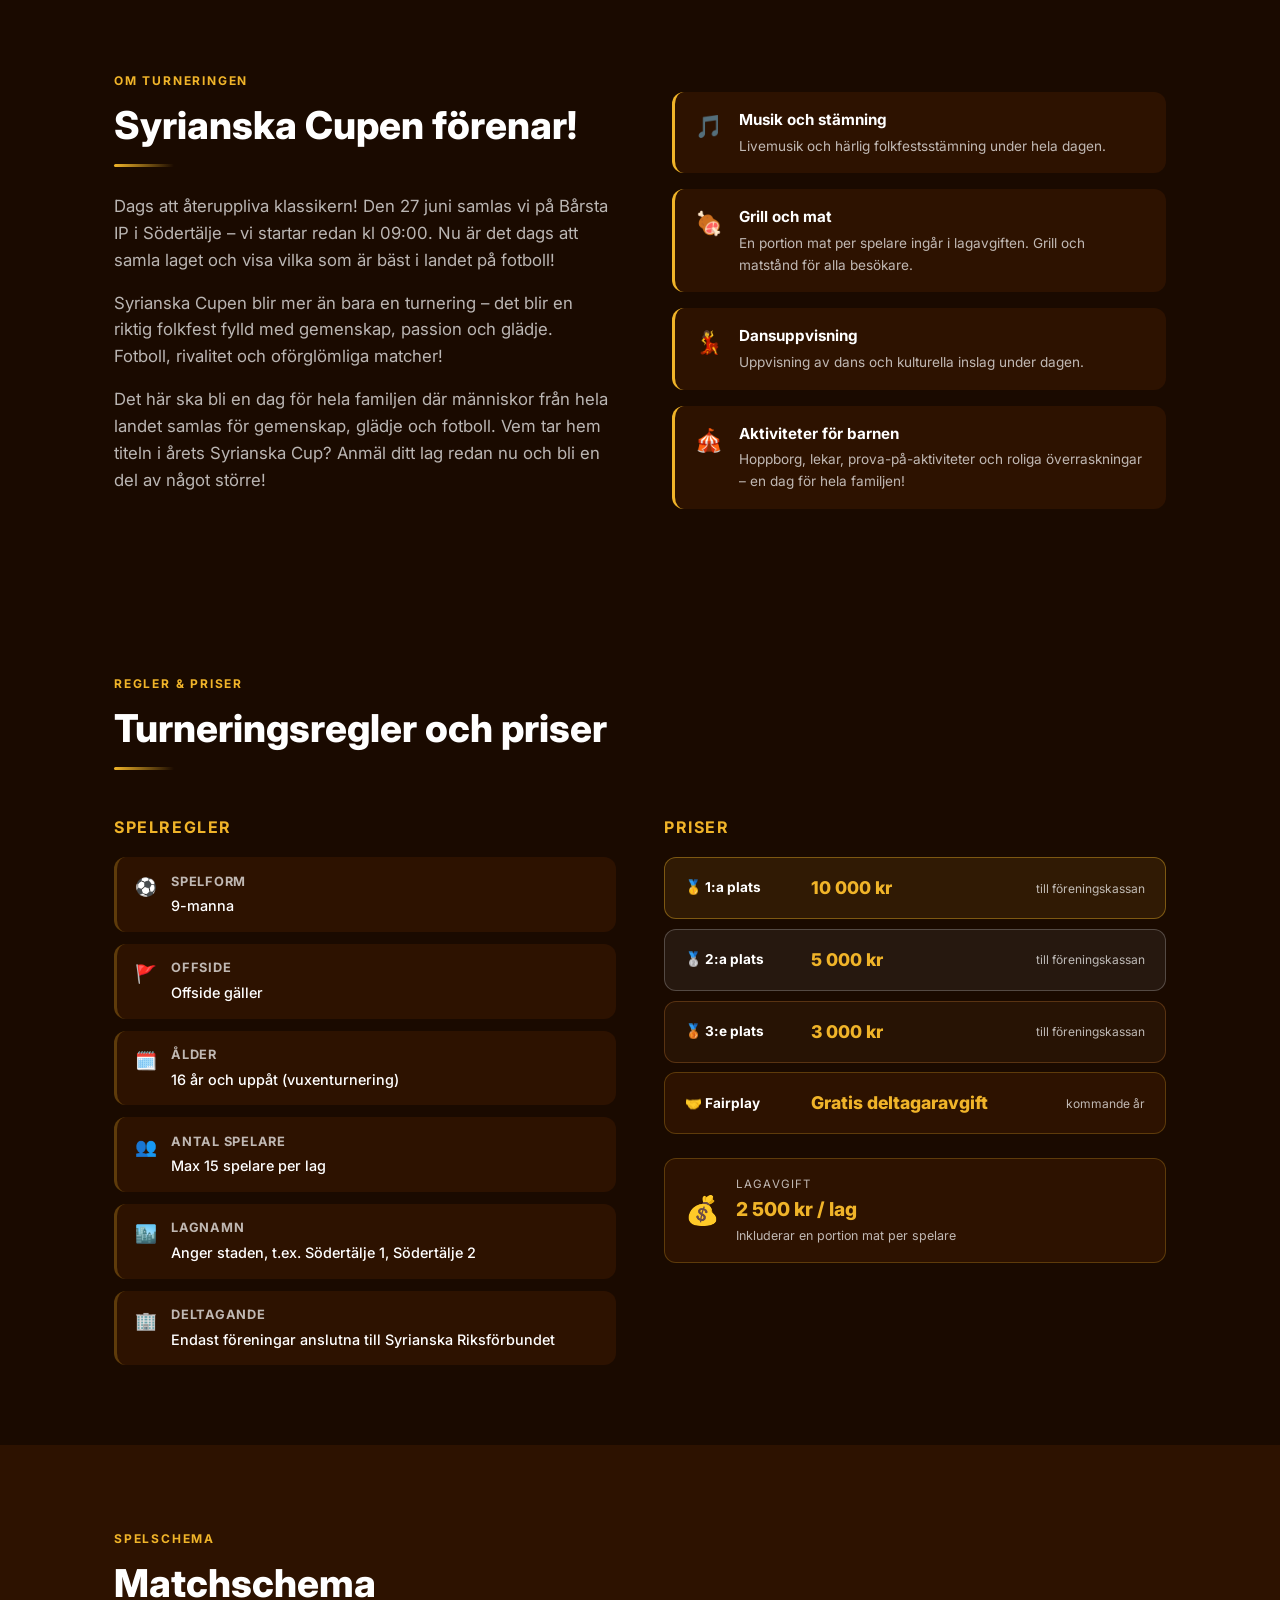
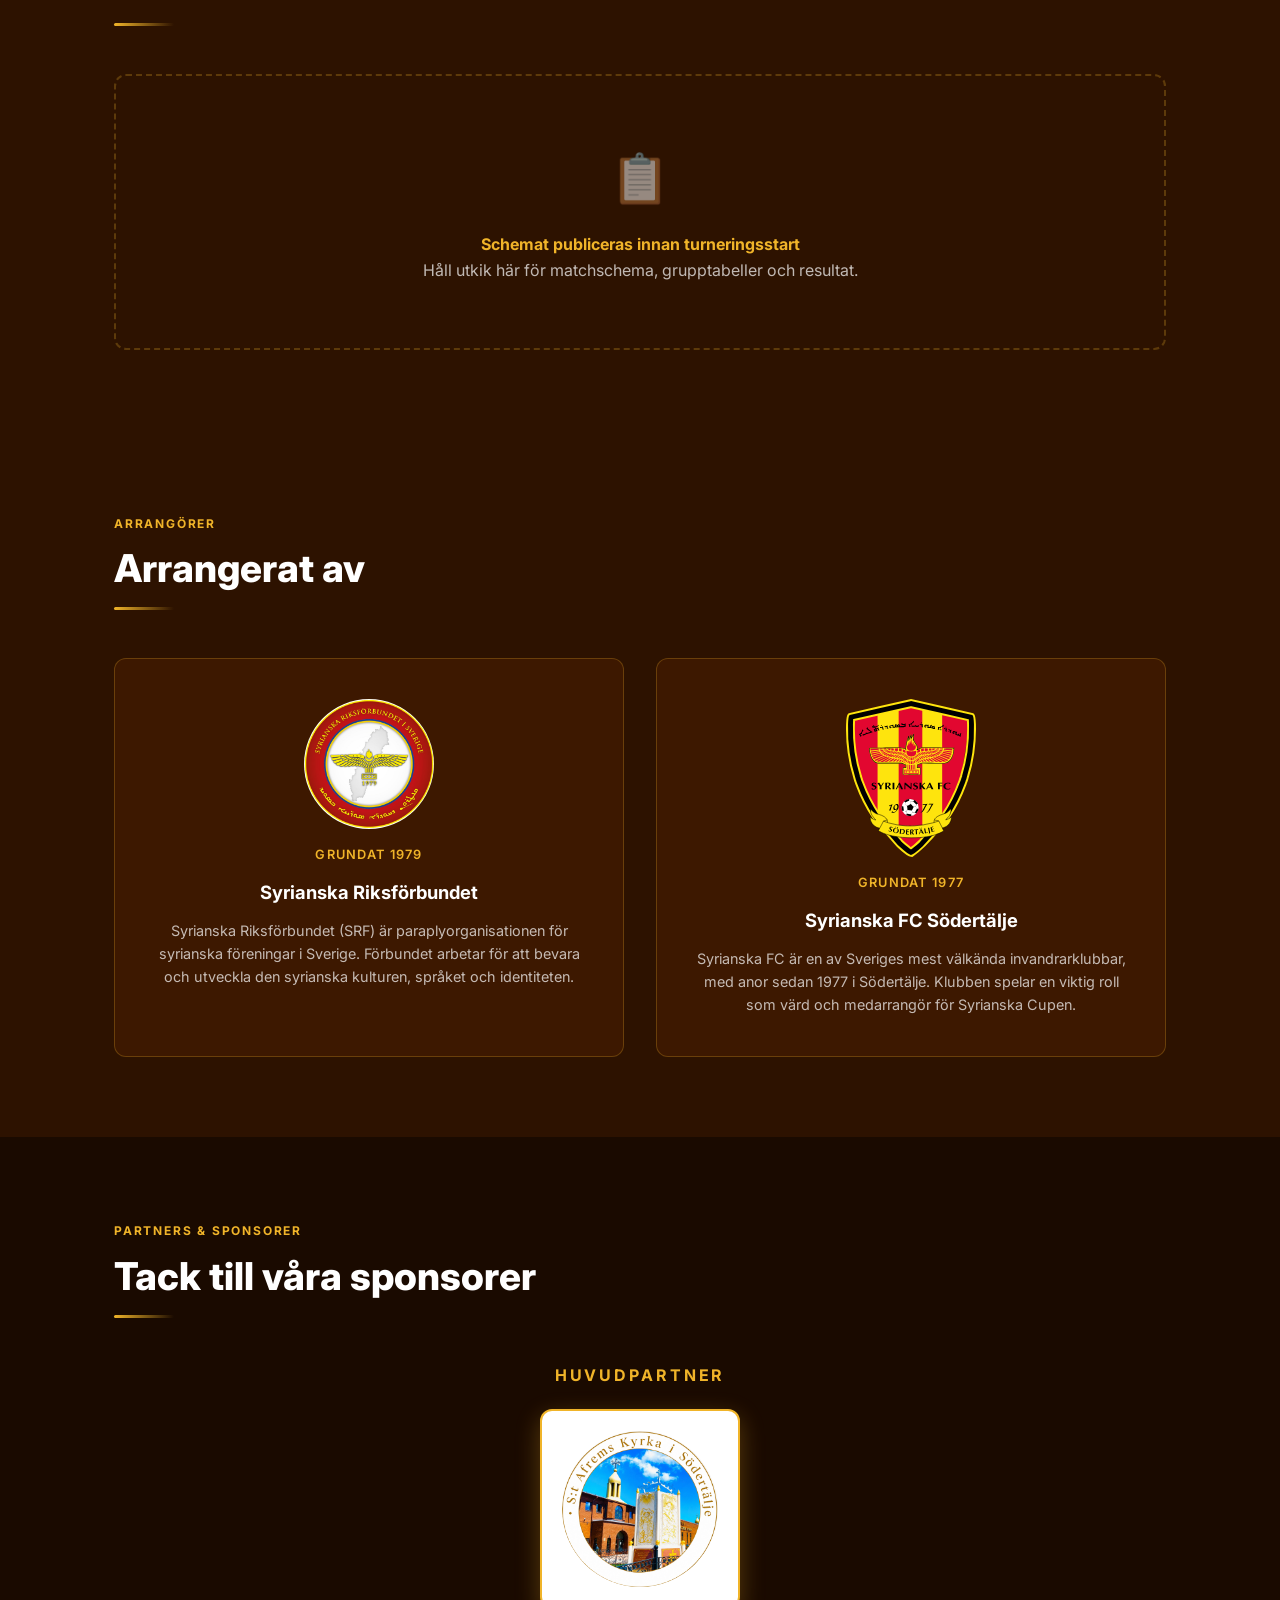
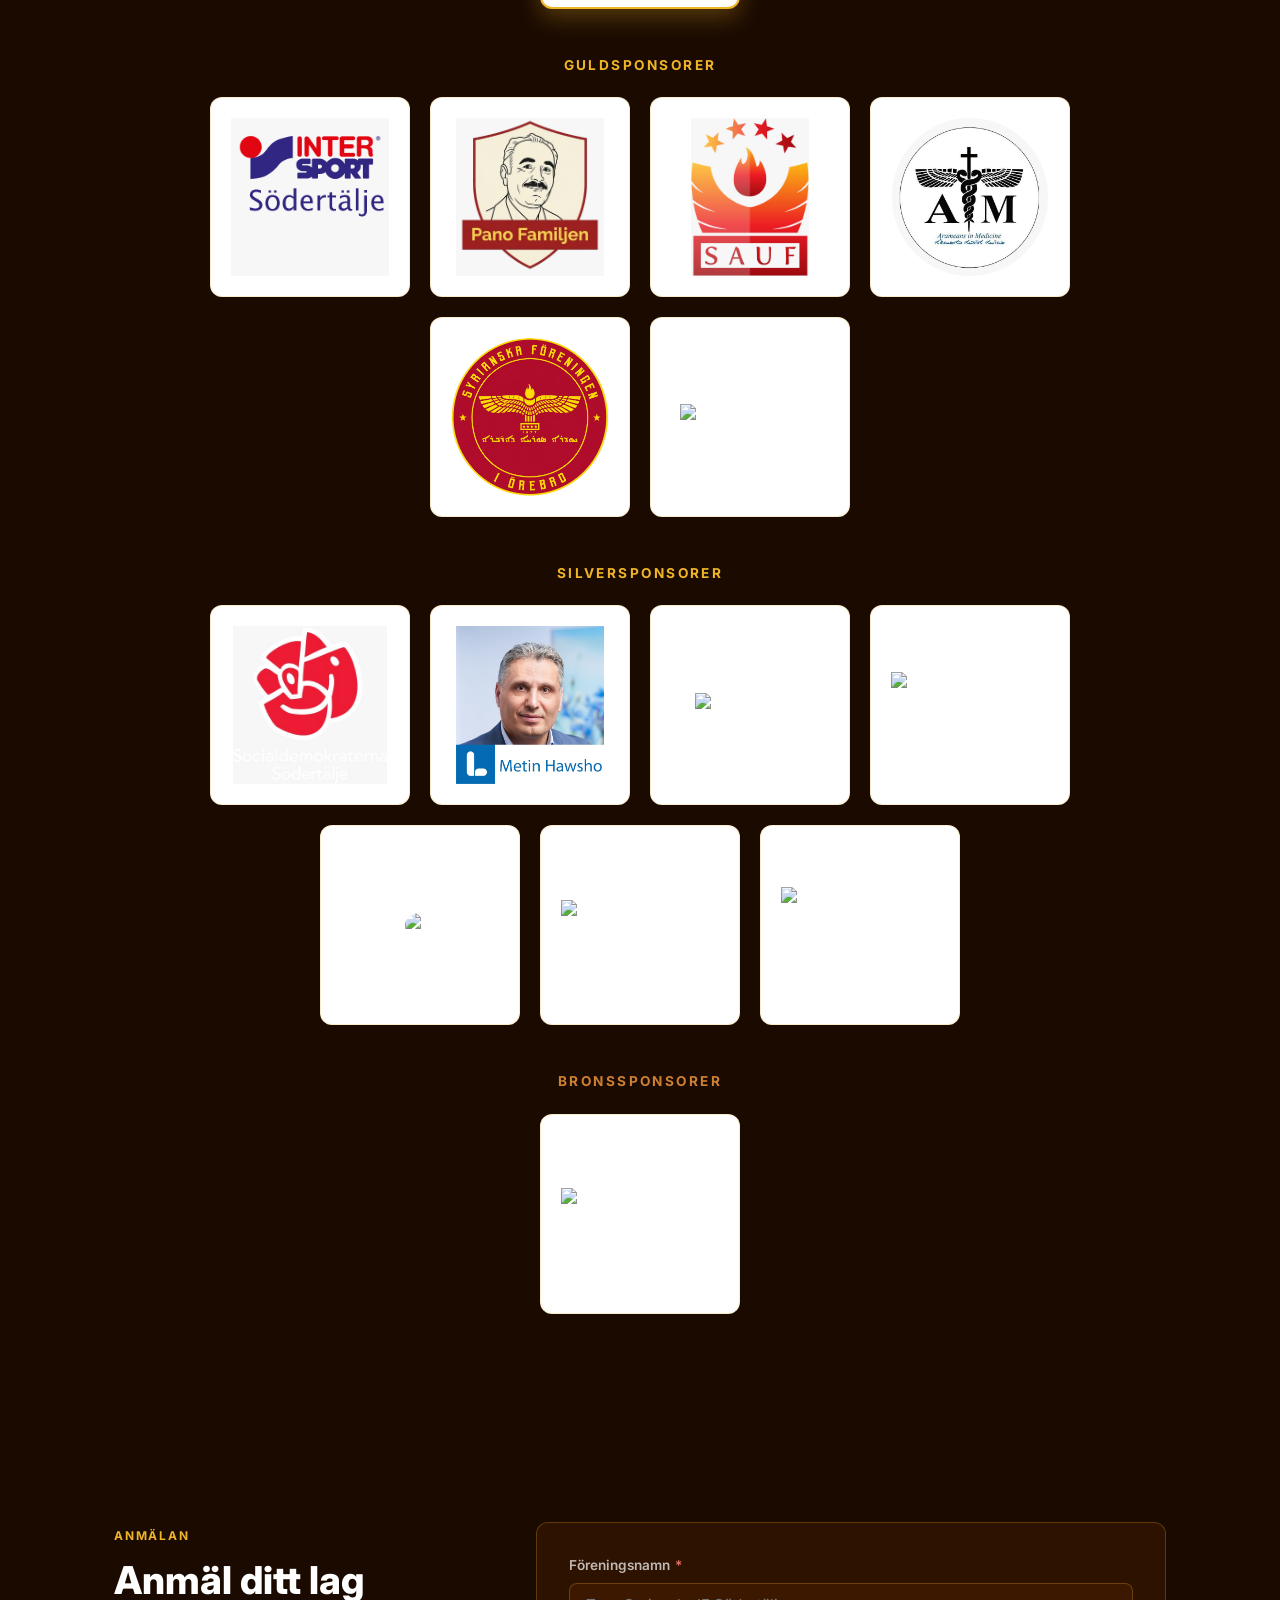
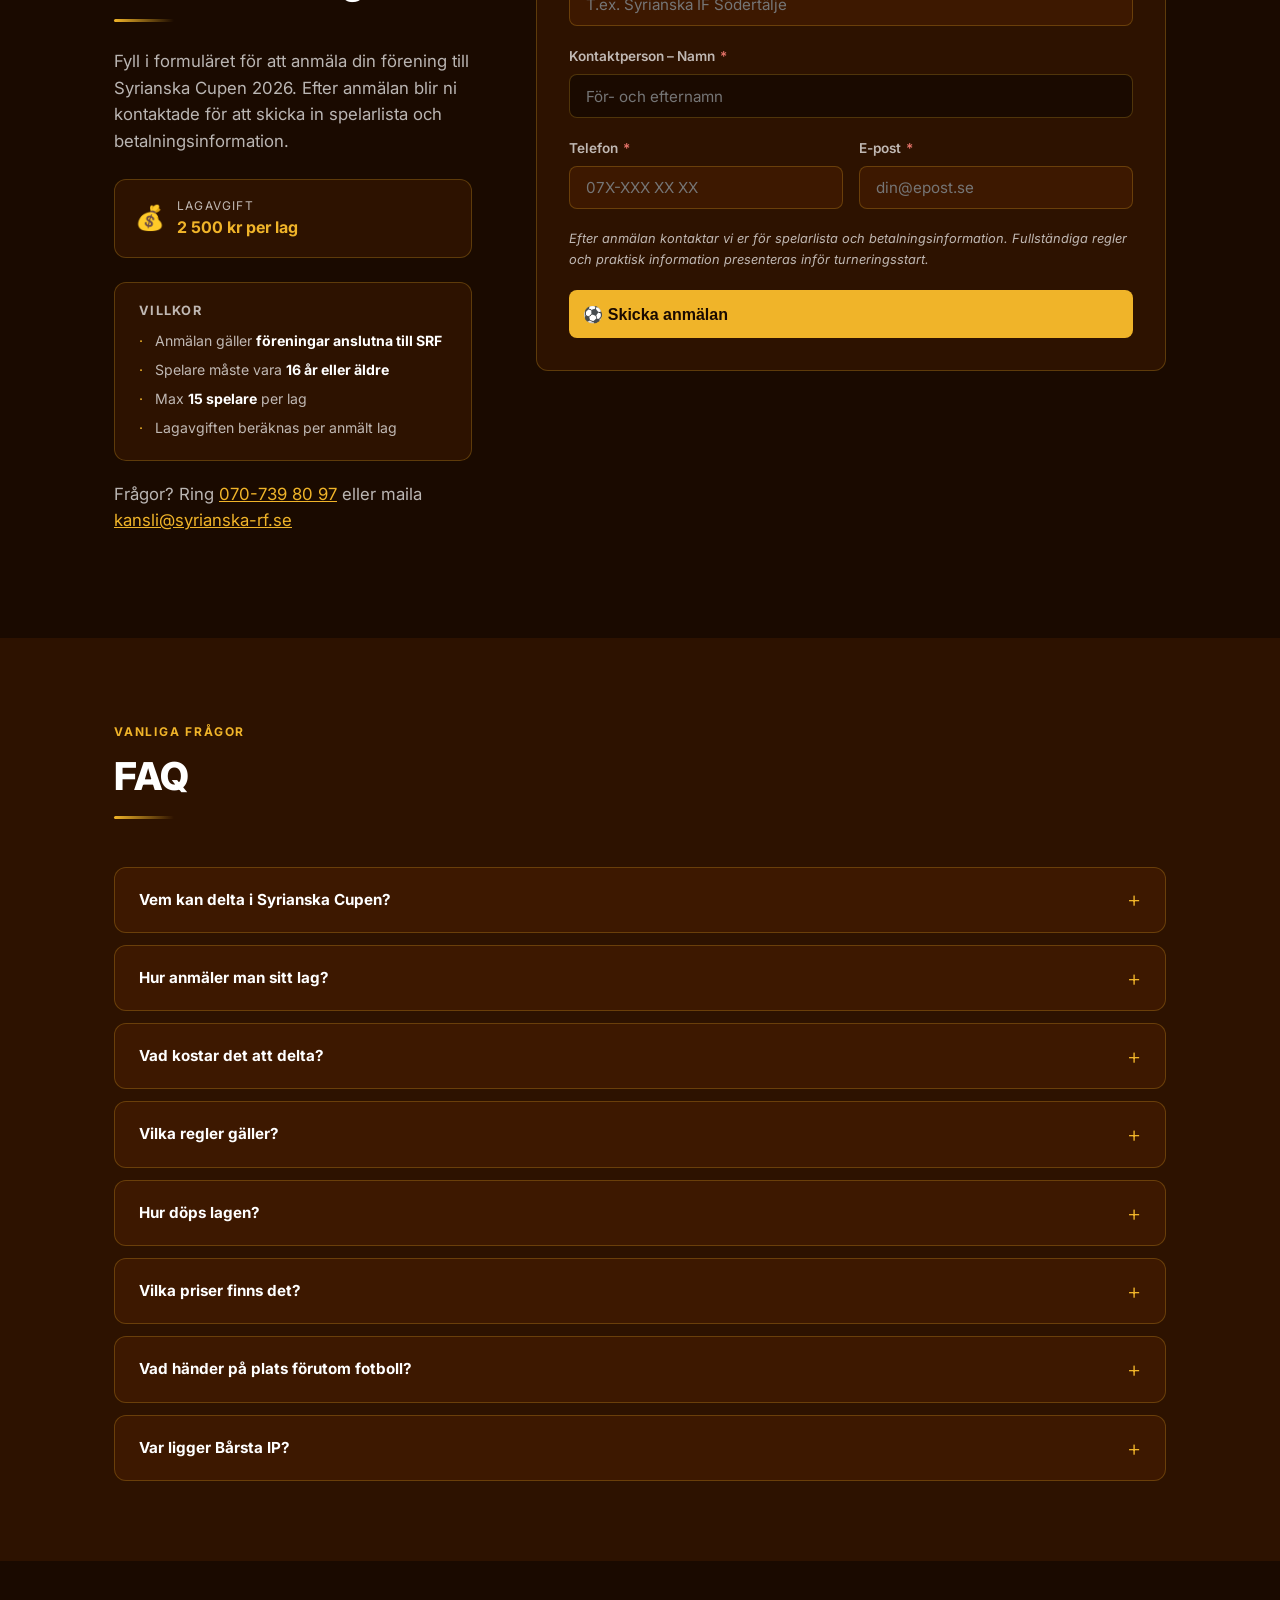
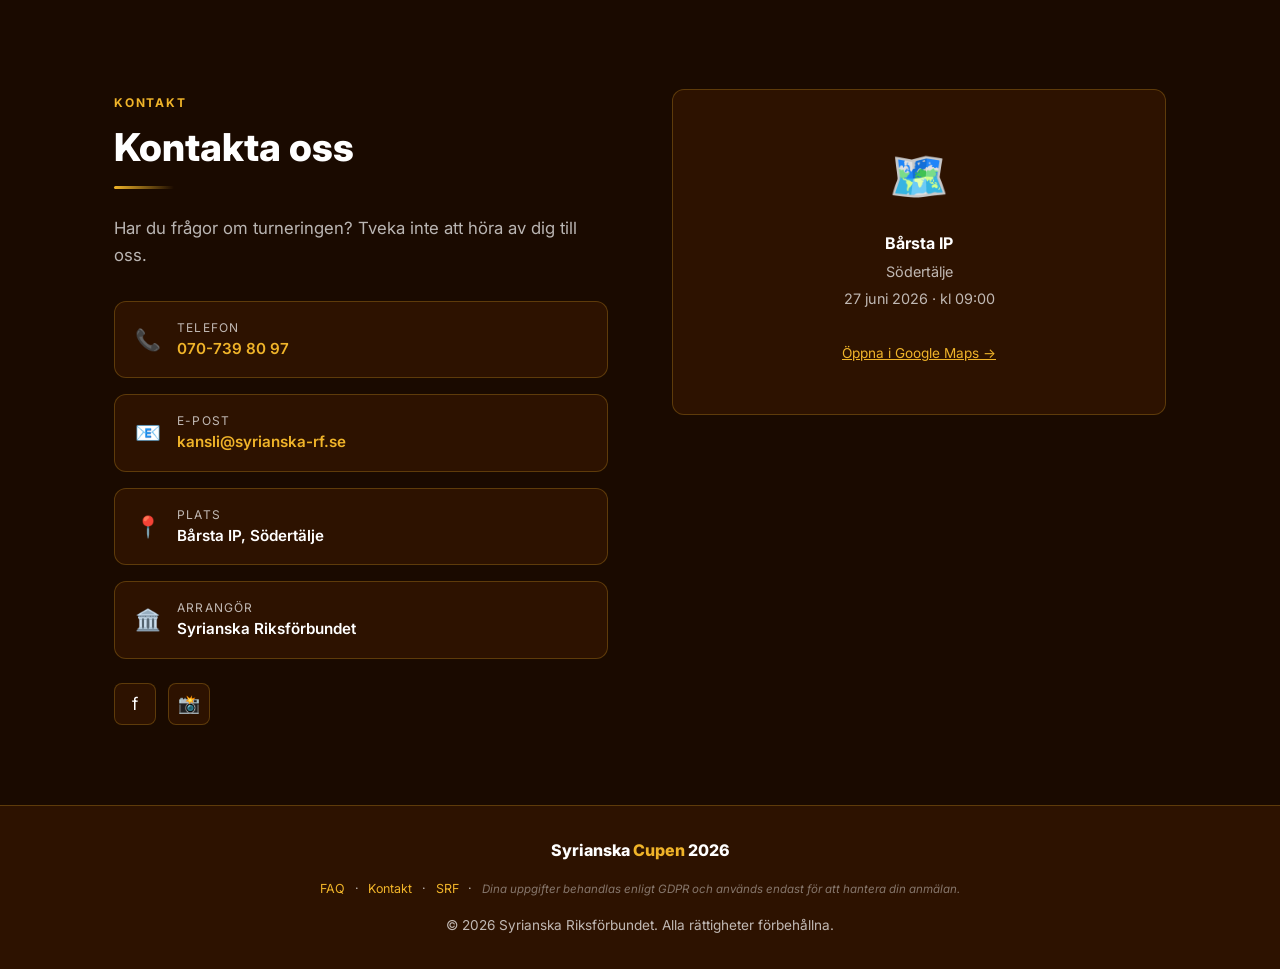
==== commit ded98bca: "Add new sponsors: PAC (gold), 5 silver, CarDeal brons tier - PAC "Vi gör mer" added to Guldsponsorer" ====
--- a/index.html
+++ b/index.html
@@ -470,6 +470,9 @@
           <div class="sponsor-card">
             <img src="sponsors/syrianska-orebro.jpeg" alt="Syrianska Föreningen i Örebro" class="sponsor-logo sponsor-logo--circle" loading="lazy" />
           </div>
+          <div class="sponsor-card">
+            <img src="sponsors/pac.jpeg" alt="PAC – Vi gör mer" class="sponsor-logo" loading="lazy" />
+          </div>
         </div>
       </div>
 
@@ -477,10 +480,34 @@
         <h3 class="sponsor-tier-label">Silversponsorer</h3>
         <div class="sponsor-grid sponsor-grid--silver">
           <div class="sponsor-card">
-            <img src="sponsors/socialdemokraterna.jpeg" alt="Socialdemokraterna Södertälje" class="sponsor-logo" loading="lazy" />
+            <img src="sponsors/socialdemokraterna.jpeg?v=2" alt="Socialdemokraterna Södertälje" class="sponsor-logo" loading="lazy" />
           </div>
           <div class="sponsor-card">
             <img src="sponsors/metin-hawsho.jpeg" alt="Metin Hawsho" class="sponsor-logo" loading="lazy" />
+          </div>
+          <div class="sponsor-card">
+            <img src="sponsors/weda-bageri.jpeg" alt="Weda Bageri" class="sponsor-logo" loading="lazy" />
+          </div>
+          <div class="sponsor-card">
+            <img src="sponsors/sverigedemokraterna.jpeg" alt="Sverigedemokraterna Södertälje" class="sponsor-logo" loading="lazy" />
+          </div>
+          <div class="sponsor-card">
+            <img src="sponsors/m-logo.jpeg" alt="M" class="sponsor-logo sponsor-logo--circle" loading="lazy" />
+          </div>
+          <div class="sponsor-card">
+            <img src="sponsors/kd-sodertalje.jpeg" alt="Kristdemokraterna Södertälje" class="sponsor-logo" loading="lazy" />
+          </div>
+          <div class="sponsor-card">
+            <img src="sponsors/herrgurka.jpeg" alt="HerrGurka – Stans piggaste restauranggrossist" class="sponsor-logo" loading="lazy" />
+          </div>
+        </div>
+      </div>
+
+      <div class="sponsor-tier sponsor-tier--brons">
+        <h3 class="sponsor-tier-label">Bronssponsorer</h3>
+        <div class="sponsor-grid sponsor-grid--brons">
+          <div class="sponsor-card">
+            <img src="sponsors/cardeal.jpeg" alt="CarDeal AB Örebro" class="sponsor-logo" loading="lazy" />
           </div>
         </div>
       </div>
--- a/styles.css
+++ b/styles.css
@@ -835,6 +835,7 @@
 }
 
 .sponsor-tier--main .sponsor-tier-label { font-size: 1rem; }
+.sponsor-tier--brons .sponsor-tier-label { color: #cd7f32; }
 
 .sponsor-grid {
   display: flex;
